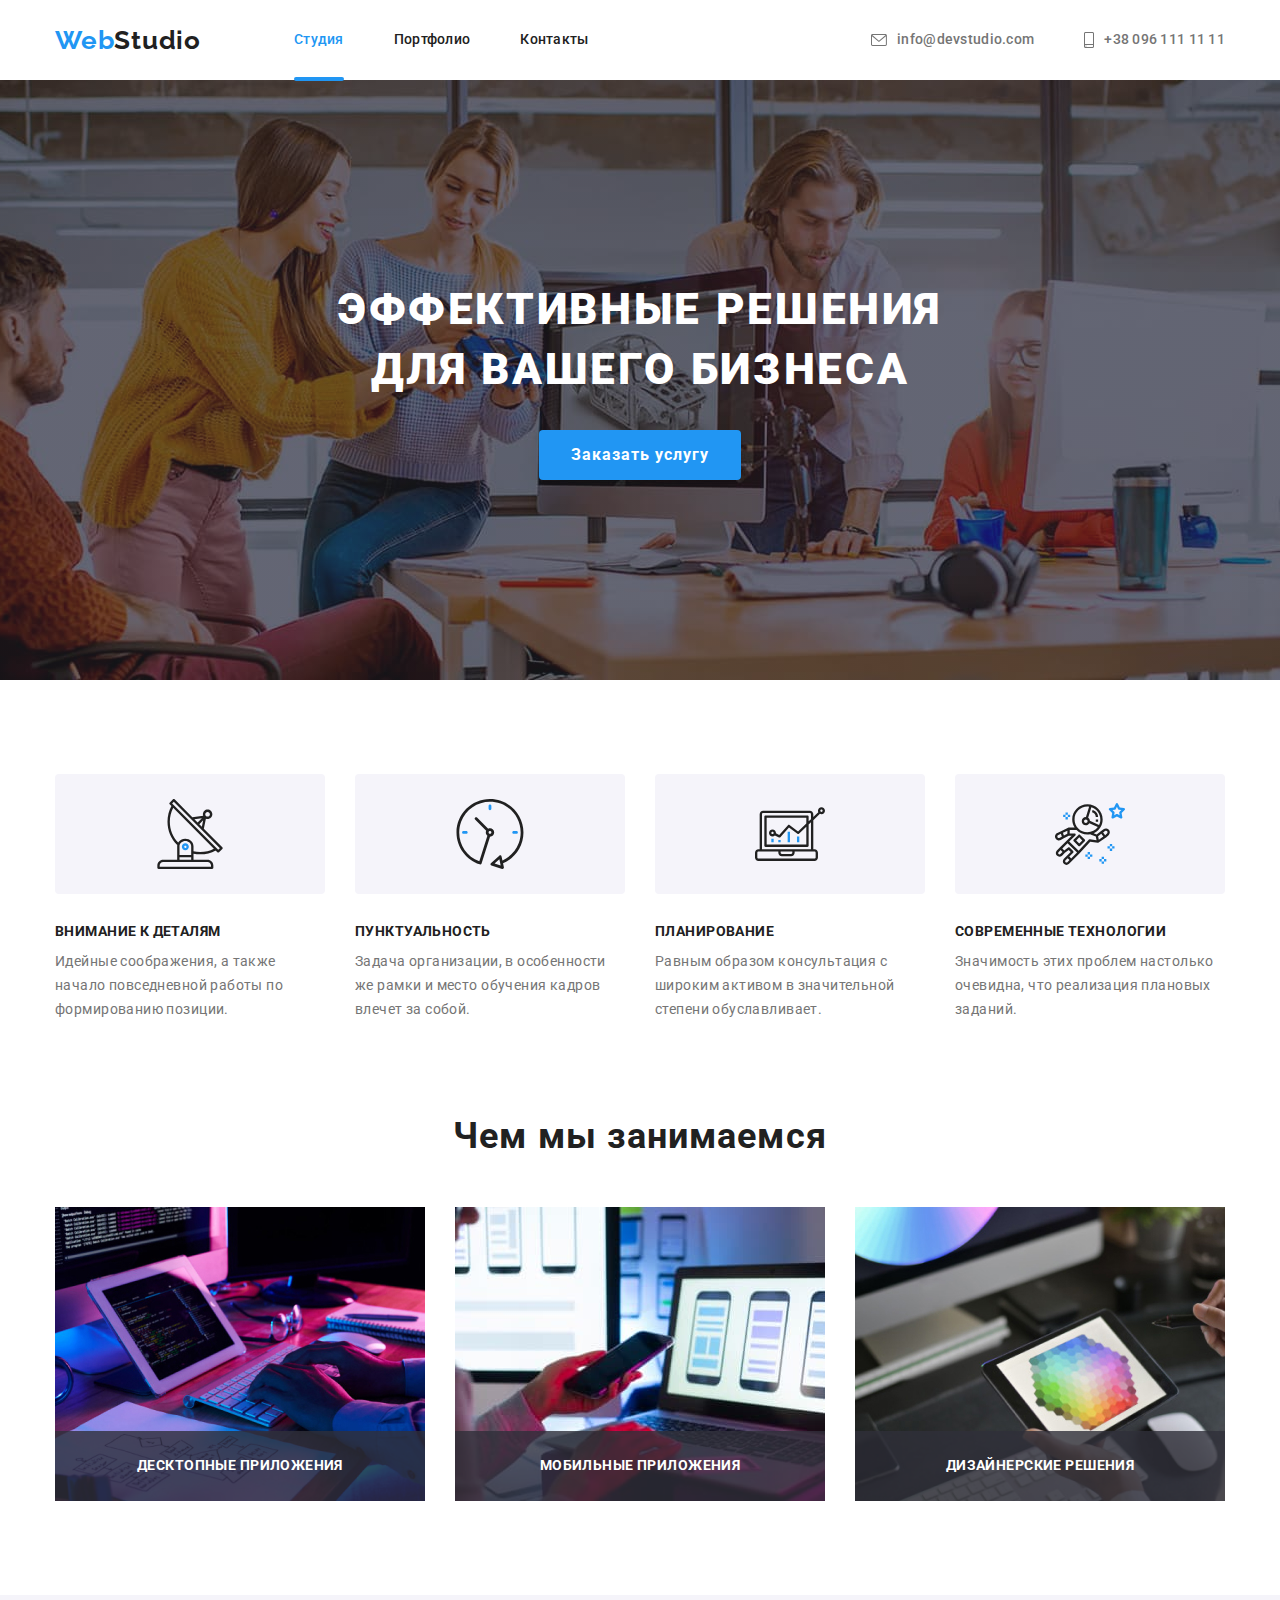
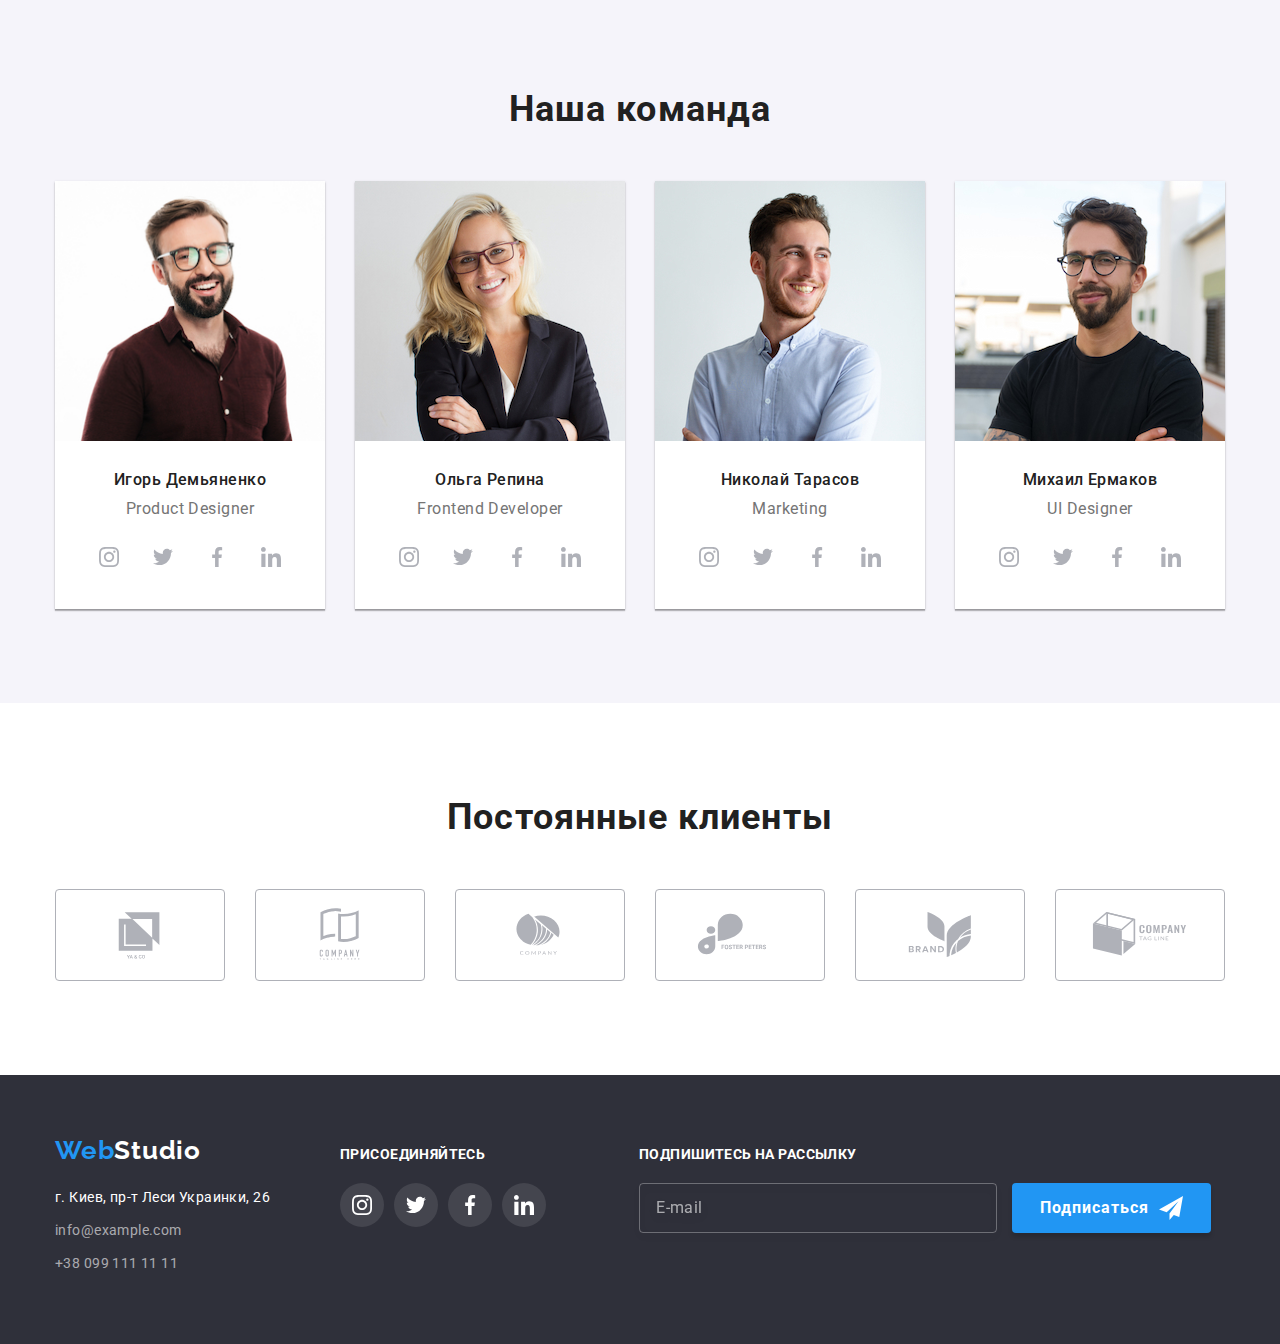
==== index.html @ 09ead58d "Initial commit" ====
<!DOCTYPE html>
<html lang="ru">
  <head>
    <meta charset="UTF-8" />
    <meta http-equiv="X-UA-Compatible" content="IE=edge" />
    <meta name="viewport" content="width=device-width, initial-scale=1.0" />
    <title>WebStudio</title>
    <link
      href="https://fonts.googleapis.com/css2?family=Raleway:wght@700&family=Roboto:wght@400;500;700;900&display=swap"
      rel="stylesheet"
    />
    <link
      rel="stylesheet"
      href="https://cdnjs.cloudflare.com/ajax/libs/modern-normalize/1.1.0/modern-normalize.min.css"
    />
    <link rel="stylesheet" href="./css/styles.css" />
  </head>
  <body>
    <!--Шапка-->
    <header class="header">
      <div class="container main-info">
        <a href="./index.html" class="logo">Web<span class="studio-header">Studio</span></a>
        <nav>
          <ul class="site-nav list">
            <li class="item"><a href="" class="link current">Студия</a></li>
            <li class="item"><a href="./portfolio.html" class="link">Портфолио</a></li>
            <li class="item"><a href="" class="link">Контакты</a></li>
          </ul>
        </nav>
        <ul class="contacts-list list">
          <li class="item">
            <a href="mailto:info@devstudio.com" class="header-contacts link">
              <svg class="icon mail" width="16" height="12">
                <use href="./images/icons.svg#mail"></use>
              </svg>
              info@devstudio.com</a
            >
          </li>
          <li class="item">
            <a href="tel:+380961111111" class="link header-contacts">
              <svg class="icon phone" width="10" height="16">
                <use href="./images/icons.svg#icon-smartphone"></use>
              </svg>
              +38 096 111 11 11</a
            >
          </li>
        </ul>
      </div>
    </header>
    <!--Основа-->
    <main>
      <!--Основная часть-->
      <section class="hero overlay">
        <h1 class="hero-title">
          ЭФФЕКТИВНЫЕ РЕШЕНИЯ <br />
          ДЛЯ ВАШЕГО БИЗНЕСА
        </h1>
        <button data-modal-open type="button" class="button primary">Заказать услугу</button>
      </section>
      <!--Качества-->
      <section class="section-first">
        <div class="container">
          <h2 class="section-title visually-hidden">Перечень Преимуществ</h2>
          <ul class="features-list">
            <li class="features-item">
              <div class="features-thumb">
                <svg class="svg-main">
                  <use href="./images/icons.svg#icon-antenna"></use>
                </svg>
              </div>
              <h3 class="title-features">Внимание к деталям</h3>
              <p class="features-text">
                Идейные соображения, а также начало повседневной работы по формированию позиции.
              </p>
            </li>
            <li class="features-item">
              <div class="features-thumb">
                <svg class="svg-main">
                  <use href="./images/icons.svg#icon-clock"></use>
                </svg>
              </div>
              <h3 class="title-features">Пунктуальность</h3>
              <p class="features-text">
                Задача организации, в особенности же рамки и место обучения кадров влечет за собой.
              </p>
            </li>
            <li class="features-item">
              <div class="features-thumb">
                <svg class="svg-main">
                  <use href="./images/icons.svg#icon-diagram"></use>
                </svg>
              </div>
              <h3 class="title-features">Планирование</h3>
              <p class="features-text">
                Равным образом консультация с широким активом в значительной степени обуславливает.
              </p>
            </li>
            <li class="features-item">
              <div class="features-thumb">
                <svg class="svg-main">
                  <use href="./images/icons.svg#icon-astronaut"></use>
                </svg>
              </div>
              <h3 class="title-features">Современные технологии</h3>
              <p class="features-text">
                Значимость этих проблем настолько очевидна, что реализация плановых заданий.
              </p>
            </li>
          </ul>
        </div>
      </section>
      <!--Картинки-->
      <section class="section-second">
        <div class="container">
          <h2 class="section-title">Чем мы занимаемся</h2>
          <ul class="images-list list">
            <li class="picture-item">
              <div class="image-thumb">
                <img src="./images/logo2.jpg" alt="Набор текста на клавиатуре" width="370" />
                <div class="box-1">
                  <h3 class="thumb-title">Десктопные приложения</h3>
                </div>
              </div>
            </li>
            <li class="picture-item">
              <div class="image-thumb">
                <img src="./images/logo1.jpg" alt="Работа за компьютером" width="370" />
                <div class="box-2">
                  <h3 class="thumb-title">Мобильные приложения</h3>
                </div>
              </div>
            </li>
            <li class="picture-item">
              <div class="image-thumb">
                <img src="./images/logo3.jpg" alt="Работа за планшетом" width="370" />
                <div class="box-3">
                  <h3 class="thumb-title">Дизайнерские решения</h3>
                </div>
              </div>
            </li>
          </ul>
        </div>
      </section>
      <!--Состав команды-->
      <section class="team-section">
        <div class="container">
          <h2 class="section-title">Наша команда</h2>
          <ul class="team-list list">
            <li class="teammate">
              <img class="human" src="./images/photo1.jpg" alt="сотрудник1" width="270" />
              <div class="description">
                <h3 class="title">Игорь Демьяненко</h3>
                <p class="team-text">Product Designer</p>
                <ul class="team-soc-list list">
                  <li class="team-soc-item">
                    <a href="" class="team-soc-link link">
                      <svg class="team-soc-icon" width="20" height="20">
                        <use href="./images/icons.svg#instagram"></use>
                      </svg>
                    </a>
                  </li>
                  <li class="team-soc-item">
                    <a href="" class="team-soc-link link">
                      <svg class="team-soc-icon" width="20" height="20">
                        <use href="./images/icons.svg#twitter"></use>
                      </svg>
                    </a>
                  </li>
                  <li class="team-soc-item">
                    <a href="" class="team-soc-link link">
                      <svg class="team-soc-icon" width="20" height="20">
                        <use href="./images/icons.svg#facebook"></use>
                      </svg>
                    </a>
                  </li>
                  <li class="team-soc-item">
                    <a href="" class="team-soc-link link">
                      <svg class="team-soc-icon" width="20" height="20">
                        <use href="./images/icons.svg#linkedin"></use>
                      </svg>
                    </a>
                  </li>
                </ul>
              </div>
            </li>
            <li class="teammate">
              <img class="human" src="./images/photo2.jpg" alt="сотрудник2" width="270" />
              <div class="description">
                <h3 class="title">Ольга Репина</h3>
                <p class="team-text">Frontend Developer</p>
                <ul class="team-soc-list list">
                  <li class="team-soc-item">
                    <a href="" class="team-soc-link link">
                      <svg class="team-soc-icon" width="20" height="20">
                        <use href="./images/icons.svg#instagram"></use>
                      </svg>
                    </a>
                  </li>
                  <li class="team-soc-item">
                    <a href="" class="team-soc-link link">
                      <svg class="team-soc-icon" width="20" height="20">
                        <use href="./images/icons.svg#twitter"></use>
                      </svg>
                    </a>
                  </li>
                  <li class="team-soc-item">
                    <a href="" class="team-soc-link link">
                      <svg class="team-soc-icon" width="20" height="20">
                        <use href="./images/icons.svg#facebook"></use>
                      </svg>
                    </a>
                  </li>
                  <li class="team-soc-item">
                    <a href="" class="team-soc-link link">
                      <svg class="team-soc-icon" width="20" height="20">
                        <use href="./images/icons.svg#linkedin"></use>
                      </svg>
                    </a>
                  </li>
                </ul>
              </div>
            </li>
            <li class="teammate">
              <img class="human" src="./images/photo3.jpg" alt="сотрудник3" width="270" />
              <div class="description">
                <h3 class="title">Николай Тарасов</h3>
                <p class="team-text">Marketing</p>
                <ul class="team-soc-list list">
                  <li class="team-soc-item">
                    <a href="" class="team-soc-link link">
                      <svg class="team-soc-icon" width="20" height="20">
                        <use href="./images/icons.svg#instagram"></use>
                      </svg>
                    </a>
                  </li>
                  <li class="team-soc-item">
                    <a href="" class="team-soc-link link">
                      <svg class="team-soc-icon" width="20" height="20">
                        <use href="./images/icons.svg#twitter"></use>
                      </svg>
                    </a>
                  </li>
                  <li class="team-soc-item">
                    <a href="" class="team-soc-link link">
                      <svg class="team-soc-icon" width="20" height="20">
                        <use href="./images/icons.svg#facebook"></use>
                      </svg>
                    </a>
                  </li>
                  <li class="team-soc-item">
                    <a href="" class="team-soc-link link">
                      <svg class="team-soc-icon" width="20" height="20">
                        <use href="./images/icons.svg#linkedin"></use>
                      </svg>
                    </a>
                  </li>
                </ul>
              </div>
            </li>
            <li class="teammate">
              <img class="human" src="./images/photo4.jpg" alt="сотрудник4" width="270" />
              <div class="description">
                <h3 class="title">Михаил Ермаков</h3>
                <p class="team-text">UI Designer</p>
                <ul class="team-soc-list list">
                  <li class="team-soc-item">
                    <a href="" class="team-soc-link link">
                      <svg class="team-soc-icon" width="20" height="20">
                        <use href="./images/icons.svg#instagram"></use>
                      </svg>
                    </a>
                  </li>
                  <li class="team-soc-item">
                    <a href="" class="team-soc-link link">
                      <svg class="team-soc-icon" width="20" height="20">
                        <use href="./images/icons.svg#twitter"></use>
                      </svg>
                    </a>
                  </li>
                  <li class="team-soc-item">
                    <a href="" class="team-soc-link link">
                      <svg class="team-soc-icon" width="20" height="20">
                        <use href="./images/icons.svg#facebook"></use>
                      </svg>
                    </a>
                  </li>
                  <li class="team-soc-item">
                    <a href="" class="team-soc-link link">
                      <svg class="team-soc-icon" width="20" height="20">
                        <use href="./images/icons.svg#linkedin"></use>
                      </svg>
                    </a>
                  </li>
                </ul>
              </div>
            </li>
          </ul>
        </div>
      </section>
      <!--Клиенты-->
      <section class="clients">
        <div class="container">
          <h2 class="section-title">Постоянные клиенты</h2>
          <ul class="clients-list list">
            <li class="clients-item">
              <a href="" class="clients-link"
                ><svg class="clients-logo">
                  <use href="./images/icons.svg#icon-company1"></use></svg
              ></a>
            </li>
            <li class="clients-item">
              <a href="" class="clients-link"
                ><svg class="clients-logo">
                  <use href="./images/icons.svg#icon-Logo2"></use></svg
              ></a>
            </li>
            <li class="clients-item">
              <a href="" class="clients-link"
                ><svg class="clients-logo">
                  <use href="./images/icons.svg#icon-Logo3"></use></svg
              ></a>
            </li>
            <li class="clients-item">
              <a href="" class="clients-link"
                ><svg class="clients-logo">
                  <use href="./images/icons.svg#icon-Logo4"></use></svg
              ></a>
            </li>
            <li class="clients-item">
              <a href="" class="clients-link"
                ><svg class="clients-logo">
                  <use href="./images/icons.svg#icon-Logo5"></use></svg
              ></a>
            </li>
            <li class="clients-item">
              <a href="" class="clients-link"
                ><svg class="clients-logo">
                  <use href="./images/icons.svg#icon-Logo6"></use></svg
              ></a>
            </li>
          </ul>
        </div>
      </section>
    </main>
    <!--Футер-->
    <footer class="footer">
      <div class="container footer-socials">
        <div class="footer-address">
          <a href="./index.html" class="logo">Web<span class="studio-footer">Studio</span></a>
          <address class="address">
            <a
              href="http://bit.ly/3pXMvUd"
              target="_blank"
              class="location"
              rel="noopener noreferrer"
              >г. Киев, пр-т Леси Украинки, 26</a
            >
          </address>
          <ul class="footer-list">
            <li class="location-item">
              <a href="mailto:info@example.com" class="footer-contacts">info@example.com</a>
            </li>
            <li class="location-item">
              <a href="tel:+380991111111" class="footer-contacts">+38 099 111 11 11</a>
            </li>
          </ul>
        </div>
        <div class="join">
          <h2 class="join-title">Присоединяйтесь</h2>
          <ul class="socials list">
            <li class="social-item">
              <a class="social-link" href="">
                <svg class="social-icon">
                  <use href="./images/icons.svg#instagram"></use>
                </svg>
              </a>
            </li>
            <li class="social-item">
              <a class="social-link" href="">
                <svg class="social-icon">
                  <use href="./images/icons.svg#twitter"></use>
                </svg>
              </a>
            </li>
            <li class="social-item">
              <a class="social-link" href="">
                <svg class="social-icon">
                  <use href="./images/icons.svg#facebook"></use>
                </svg>
              </a>
            </li>
            <li class="social-item">
              <a class="social-link" href="">
                <svg class="social-icon">
                  <use href="./images/icons.svg#linkedin"></use>
                </svg>
              </a>
            </li>
          </ul>
        </div>

        <div class="">
          <h2 class="join-title">Подпишитесь на рассылку</h2>
          <form>
            <label for="email" class="subscribe-label">
              <input
                class="subscribe-form"
                type="email"
                name="email"
                id="email"
                placeholder="E-mail"
              />
            </label>
            <button class="submit-btn" type="submit">
              Подписаться
              <svg class="telegram-icon">
                <use href="./images/icons.svg#telegram"></use>
              </svg>
            </button>
          </form>
        </div>
      </div>
    </footer>
    <!-- Модальное Окно -->
    <div class="backdrop is-hidden" data-modal>
      <div class="modal">
        <form class="modal-form" autocomplete="on">
          <h2 class="modal-form-title" id="contact-details-head">
            Оставьте свои данные, мы вам перезвоним
          </h2>
          <div class="form-field">
            <label class="label-form" for="name">Имя</label>
            <input type="text" name="username" class="form-input" id="name" />
            <span class="icon-form">
              <svg class="modal-icon person" width="12" height="12">
                <use href="./images/icons.svg#icon-personform"></use>
              </svg>
            </span>
          </div>
          <div class="form-field">
            <label class="label-form" for="tel">Телефон</label>
            <input type="tel" name="tel" class="form-input" id="tel" />
            <span class="icon-form">
              <svg class="modal-icon" width="13" height="13">
                <use href="./images/icons.svg#icon-telform"></use>
              </svg>
            </span>
          </div>
          <div class="form-field">
            <label class="label-form" for="mail">Почта</label>
            <input type="email" name="email" class="form-input" id="mail" />
            <span class="icon-form">
              <svg class="modal-icon" width="15" height="12">
                <use href="./images/icons.svg#icon-mailform"></use>
              </svg>
            </span>
          </div>
          <div class="form-field area">
            <label for="comment">Комментарий</label>
            <textarea
              class="comment"
              name="comment"
              id="comment"
              rows="5"
              placeholder="Введите текст"
            ></textarea>
          </div>
          <label class="checkbox-label">
            <input class="checkbox-form" type="checkbox" name="checkbox" />
            <span class="checkbox-icon"></span>
            <span class="checkbox-text">
              Соглашаюсь с рассылкой и принимаю
              <a class="accept-link" href="">Условия договора</a>
            </span>
          </label>
          <button class="modal-btn" type="submit">Отправить</button>
        </form>
        <button data-modal-close class="close-button">
          <svg class="close-icon">
            <use href="./images/icons.svg#icon-close"></use>
          </svg>
        </button>
      </div>
    </div>
    <!-- Скрипт -->
    <script src="./js/modal.js"></script>
  </body>
</html>
---- css/styles.css ----
:root {
  --hero-text-color: #ffffff;
  --primary-text-color: rgba(117, 117, 117, 1);
  --title-text-color: #212121;
  --accent-color: #2196f3;
  --header-bg-color: #ffffff;
  --primary-bg-color: #e5e5e5;
  --second-bg-color: #2f303a;
  --third-bg-color: #f5f4fa;
}

html {
  box-sizing: border-box;
}

/* General */
body {
  color: var(--primary-text-color);
  font-family: Roboto, sans-serif;
  font-size: 14px;
}

.link {
  text-decoration: none;
}

img {
  display: block;
}

.logo {
  display: block;

  font-family: 'Raleway', sans-serif;
  font-weight: 700;
  font-size: 26px;
  line-height: 1.19;
  letter-spacing: 0.03em;
  color: var(--accent-color);
  text-decoration: none;
}

.button:hover,
.button:focus {
  box-shadow: 0px 3px 1px rgba(0, 0, 0, 0.1), 0px 1px 2px rgba(0, 0, 0, 0.08),
    0px 2px 2px rgba(0, 0, 0, 0.12);
  background-color: var(--accent-color);
  color: var(--header-bg-color);
}

.header {
  color: var(--header-bg-color);
}

.header-contacts {
  display: flex;
  align-items: center;

  font-weight: 500;
  font-size: 14px;
  line-height: 1.14;
  letter-spacing: 0.02em;
  color: var(--primary-text-color);
}

.visually-hidden {
  position: absolute;
  width: 1px;
  height: 1px;
  margin: -1px;
  border: 0;
  padding: 0;
  white-space: nowrap;
  clip-path: inset(100%);
  clip: rect(0 0 0 0);
  overflow: hidden;
}

.footer-contacts:hover,
.footer-contacts:focus,
.header-contacts:hover,
.header-contacts:focus {
  color: var(--accent-color);
}

.list,
.team-list,
.features-list,
.footer-list {
  list-style: none;
  padding: 0;
  margin: 0;
}

h1 {
  font-weight: 900;
  font-size: 44px;
  line-height: 1.36;
  text-align: center;
  letter-spacing: 0.06em;
  text-transform: uppercase;
}

h2 {
  font-weight: 700;
  color: var(--title-text-color);
}

p,
h1,
h2,
h3,
h4,
h5,
h6 {
  margin: 0;
  padding: 0;
}

ul {
  margin: 0;
}

.container {
  margin-left: auto;
  margin-right: auto;
  width: 1200px;
  padding-left: 15px;
  padding-right: 15px;
}

.images-container {
  display: flex;
  flex-wrap: wrap;
}

.images-item {
  width: calc((100% - 60px) / 3);
  margin-right: 30px;
  margin-bottom: 30px;
}

.images-item:hover {
  box-shadow: 0px 1px 1px rgba(0, 0, 0, 0.12), 0px 4px 4px rgba(0, 0, 0, 0.06),
    1px 4px 6px rgba(0, 0, 0, 0.16);
}

.images-item:nth-child(3n) {
  margin-right: 0;
}

.images-item:nth-last-child(-n + 3) {
  margin-bottom: 0;
}

/* Studia */

/* Header */
.studio-header {
  color: var(--title-text-color);
}

/* Main Info */

.main-info {
  display: flex;
  align-items: center;
}

/* Site nav */
.site-nav {
  display: flex;
  margin-left: 93px;
}

.site-nav .item + .item {
  margin-left: 50px;
}

.site-nav .link {
  display: block;
  padding-top: 32px;
  padding-bottom: 32px;
  color: var(--title-text-color);
  font-weight: 500;
  font-size: 14px;
  line-height: 1.14;
  letter-spacing: 0.02em;
}

.site-nav .link:hover,
.site-nav .link:focus {
  color: var(--accent-color);
}

.site-nav .link.current {
  color: var(--accent-color);
  position: relative;
}

.current::after {
  position: absolute;
  content: '';
  bottom: -1px;

  display: block;
  border-radius: 2px;

  width: 100%;
  height: 4px;

  background: #2196f3;
}

/* Contacts-list */

.contacts-list {
  display: flex;
  margin-left: auto;
}

.contacts-list {
  color: var(--primary-text-color);
}

.contacts-list .item + .item {
  margin-left: 50px;
}

.contacts-list .header-contacts:hover,
.contacts-list .header-contacts:focus {
  color: var(--accent-color);
}

/* Hero */
.hero {
  background-color: var(--second-bg-color);
  text-align: center;
  padding: 200px 0;
}

.overlay {
  max-width: 1600px;
  min-height: 600px;
  margin-left: auto;
  margin-right: auto;
  background-image: linear-gradient(to right, rgba(47, 48, 58, 0.4), rgba(47, 48, 58, 0.4)),
    url(../images/hero-bg.jpg);
  background-repeat: no-repeat;
  background-position: center;
  background-size: cover;
}

.hero-title {
  color: var(--hero-text-color);
  margin: 0 auto 30px;
}

/* Features */

.features-list .title,
.title {
  color: var(--title-text-color);
}

.features-thumb {
  display: flex;
  margin-bottom: 30px;
  height: 120px;
  background-color: var(--third-bg-color);
  border-radius: 4px;
  align-items: center;
  justify-content: center;
}

.icon {
  margin-right: 10px;
  fill: currentColor;
}

.svg-main {
  width: 70px;
  height: 70px;
}

.features-list {
  display: flex;
}

.features-item:not(:last-child) {
  margin-right: 30px;
}

.features-item {
  flex-basis: calc((100% - 90px) / 4);
}

.title {
  margin-bottom: 10px;
  text-align: center;
  font-weight: 500;
  font-size: 16px;
  line-height: 1.18;
  letter-spacing: 0.03em;
}

.human {
  display: block;
}

.title-features {
  color: var(--title-text-color);
  font-weight: 700;
  font-size: 14px;
  line-height: 1.14;
  letter-spacing: 0.03em;
  text-transform: uppercase;
  margin-top: 0;
  margin-bottom: 10px;
}

.features-text {
  font-size: 14px;
  line-height: 1.71;
  letter-spacing: 0.03em;
}

.team-text {
  margin-bottom: 16px;
  font-size: 16px;
  line-height: 1.18;
  letter-spacing: 0.03em;
  text-align: center;
}

/* Pictures */

.images-list {
  display: flex;
}

.picture-item {
  width: calc((100%-60) / 3);
}

.picture-item:not(:last-child) {
  margin-right: 30px;
}

.direction {
  display: flex;
  flex-direction: column;
}

.image-thumb {
  position: relative;
}

.box-1 {
  position: absolute;
  margin: 0 auto;

  bottom: 0;
  width: 370px;
  height: 70px;

  background: rgba(47, 48, 58, 0.8);
  color: var(--header-bg-color);
}

.box-2 {
  position: absolute;

  bottom: 0;
  width: 370px;
  height: 70px;

  background: rgba(47, 48, 58, 0.8);
  color: var(--header-bg-color);
}

.box-3 {
  position: absolute;

  bottom: 0;
  width: 370px;
  height: 70px;

  background: rgba(47, 48, 58, 0.8);
  color: var(--header-bg-color);
}

.thumb-title {
  padding-top: 27px;
  padding-bottom: 27px;

  font-weight: 700;
  font-size: 14px;
  line-height: 1.14;
  text-align: center;

  letter-spacing: 0.03em;
  text-transform: uppercase;
}

/* Section */

.section-first {
  padding-top: 94px;
  padding-bottom: 94px;
}

.section-second {
  padding-bottom: 94px;
}

.section-title {
  color: var(--title-text-color);
  font-weight: 700;
  font-size: 36px;
  line-height: 1.16;
  text-align: center;
  letter-spacing: 0.03em;

  margin-bottom: 50px;
}

.team-section {
  background-color: var(--third-bg-color);
  padding-top: 94px;
  padding-bottom: 94px;
}

/* Team */

.team-list {
  display: flex;
}

.teammate {
  width: calc((100% - 90px) / 4);
  background-color: #ffffff;
  box-shadow: 0px 1px 3px rgba(0, 0, 0, 0.12), 0px 1px 1px rgba(0, 0, 0, 0.14),
    0px 2px 1px rgba(0, 0, 0, 0.2);
}

.teammate:not(:last-child) {
  margin-right: 30px;
}

.pictures-text {
  padding: 24px 24px;
  border-left: 1px solid #eeeeee;
  border-right: 1px solid #eeeeee;
  border-bottom: 1px solid #eeeeee;
}

.description {
  padding-top: 30px;
  padding-bottom: 30px;
}

.team-soc-list {
  display: flex;
  justify-content: center;
}

.team-soc-item {
  width: 44px;
  height: 44px;
  margin-left: 10px;
}

.team-soc-item:first-child {
  margin-left: 0;
}

.team-soc-link {
  display: flex;
  align-items: center;
  justify-content: center;
  width: 100%;
  height: 100%;
  border-radius: 50%;
  color: #afb1b8;
  transition: color 250ms cubic-bezier(0.4, 0, 0.2, 1),
    background-color 250ms cubic-bezier(0.4, 0, 0.2, 1);
}

.team-soc-icon {
  fill: currentColor;
}

.team-soc-link:hover,
.team-soc-link:focus {
  background-color: var(--accent-color);
  color: var(--header-bg-color);
}

/* CLients */

.clients {
  padding-top: 94px;
  padding-bottom: 94px;
}

.clients-list {
  display: flex;
}

.clients-item:not(:last-child) {
  margin-right: 30px;
}

.clients-link {
  display: flex;
  width: 170px;
  height: 92px;
  justify-content: center;
  align-items: center;
  border-radius: 4px;
  border: 1px solid #afb1b8;
  color: #afb1b8;

  transition: color 250ms cubic-bezier(0.4, 0, 0.2, 1),
    boder-color 250ms cubic-bezier(0.4, 0, 0.2, 1);
}

.clients-logo {
  width: 106px;
  height: 60px;
  fill: currentColor;
}

.clients-link:hover {
  color: var(--accent-color);
  border: 1px solid var(--accent-color);
}

/* Studio-Button */

.button.primary {
  min-width: 200px;
  font-weight: 700;
  font-size: 16px;
  line-height: 1.87;
  align-items: center;
  text-align: center;
  letter-spacing: 0.06em;

  color: var(--hero-text-color);
  background-color: var(--accent-color);
  box-shadow: 0px 4px 4px rgba(0, 0, 0, 0.15);

  cursor: pointer;
  border-radius: 4px;
  padding: 10px 32px;
  transition: color 250ms cubic-bezier(0.4, 0, 0.2, 1),
    background-color 250ms cubic-bezier(0.4, 0, 0.2, 1);
}

.button.primary:hover {
  background: #188ce8;
}

/* Portfolio */

.portfolio-header {
  border-bottom: 1px solid #ececec;
}

.portfolio-main {
  background-color: var(--header-bg-color);
  padding-top: 94px;
  padding-bottom: 94px;
}

.button-list {
  display: flex;
  justify-content: center;
  margin-bottom: 50px;
}

.button {
  display: inline-block;
  border: 0;
  font-family: inherit;
  color: var(--title-text-color);
  background-color: var(--third-bg-color);
  font-weight: 500;
  font-size: 16px;
  line-height: 1.62;
  text-align: center;
  letter-spacing: 0.03em;
  cursor: pointer;
  border-radius: 4px;
  padding: 6px 22px;
  transition: color 250ms cubic-bezier(0.4, 0, 0.2, 1),
    background-color 250ms cubic-bezier(0.4, 0, 0.2, 1);
}

.active {
  box-shadow: 0px 3px 1px rgba(0, 0, 0, 0.1), 0px 1px 2px rgba(0, 0, 0, 0.08),
    0px 2px 2px rgba(0, 0, 0, 0.12);
  color: #ffffff;
  background-color: #2196f3;
}

.button-list .item + .item {
  margin-left: 8px;
}

.button-list {
  display: flex;
  justify-content: center;
  margin-bottom: 50px;
}

.tech-title {
  margin-bottom: 4px;

  font-weight: 700;
  font-size: 18px;
  line-height: 2;
  letter-spacing: 0.06em;
  color: var(--title-text-color);
}

.tech-text {
  margin-bottom: 0;
  margin-top: 0;
  font-size: 16px;
  line-height: 1.88;
  letter-spacing: 0.03em;
  color: var(--primary-text-color);
}

/* Footer */

.footer-contacts {
  color: rgba(255, 255, 255, 0.6);
  font-style: normal;
  font-size: 14px;
  line-height: 1.71;
  letter-spacing: 0.03em;
  text-decoration: none;
}

.footer-address {
  margin-right: 70px;
}

.studio-footer {
  color: var(--hero-text-color);
}

.footer {
  background-color: var(--second-bg-color);
  padding-top: 60px;
  padding-bottom: 60px;
}

.location {
  display: inline-block;
  margin-top: 20px;
  margin-bottom: 9px;
  color: var(--header-bg-color);
  font-style: normal;
  font-size: 14px;
  line-height: 1.71;
  letter-spacing: 0.03em;
  text-decoration: none;
}

.container > .logo-item {
  display: inline-block;
  margin-bottom: 20px;
}

.container > .logo {
  display: inline-block;
}

.location-item {
  margin-bottom: 9px;
}

.join-title {
  margin-bottom: 20px;
  font-weight: 700;
  line-height: 1.14;
  font-size: 14px;
  letter-spacing: 0.03em;
  text-transform: uppercase;
  color: var(--header-bg-color);
}

.socials {
  display: flex;
  margin-right: 93px;
}

.footer-socials {
  display: flex;
  align-items: baseline;
}

.socials .social-item + .social-item {
  margin-left: 10px;
}

.social-link {
  display: flex;
  align-items: center;
  justify-content: center;
  width: 44px;
  height: 44px;
  border-radius: 50%;
  background-color: rgba(255, 255, 255, 0.1);

  transition: color 250ms cubic-bezier(0.4, 0, 0.2, 1),
    background-color 250ms cubic-bezier(0.4, 0, 0.2, 1);
}

.social-link:hover {
  background-color: var(--accent-color);
  fill: var(--header-bg-color);
}

.social-icon {
  width: 20px;
  height: 20px;
  fill: var(--hero-text-color);
}

/*------------Overlay---------- */

.img-thumb {
  position: relative;
  overflow: hidden;
}

.overlay-cover {
  position: absolute;
  top: 0;
  left: 0;
  padding: 63px 24px;

  width: 100%;
  height: 100%;
  background: rgba(33, 150, 243, 0.9);

  transform: translateY(100%);
  transition: transform 250ms cubic-bezier(0.4, 0, 0.2, 1);
}

.images-item:hover .overlay-cover {
  transform: translateY(0);
}

.overlay-text {
  font-size: 18px;
  line-height: 1.55;
  letter-spacing: 0.03em;
  color: #ffffff;
}

/*------------------ Модальнок Окно-------------------------- */

.backdrop {
  position: fixed;
  top: 0;
  left: 0;

  width: 100%;
  height: 100%;

  background: rgba(0, 0, 0, 0.2);
  transition: opacity 250ms cubic-bezier(0.4, 0, 0.2, 1),
    visibility 250ms cubic-bezier(0.4, 0, 0.2, 1);
}

.backdrop.is-hidden {
  opacity: 0;
  pointer-events: none;
  visibility: hidden;
}

.modal {
  position: absolute;
  top: 50%;
  left: 50%;
  transform: translate(-50%, -50%);

  padding: 40px;
  min-height: 581px;
  min-width: 528px;

  background: #ffffff;
  box-shadow: 0px 1px 3px rgba(0, 0, 0, 0.12), 0px 1px 1px rgba(0, 0, 0, 0.14),
    0px 2px 1px rgba(0, 0, 0, 0.2);
  border-radius: 4px;
  transition: transform 250ms cubic-bezier(0.4, 0, 0.2, 1);
}

.close-button {
  position: absolute;
  display: inline-flex;
  top: 8px;
  right: 8px;
  border-radius: 50%;
  width: 30px;
  height: 30px;

  justify-content: center;
  align-items: center;
  cursor: pointer;

  background: var(--header-bg-color);
  border: 1px solid rgba(0, 0, 0, 0.1);
}

.close-icon {
  width: 11px;
  height: 11px;
  transition: fill 250ms cubic-bezier(0.4, 0, 0.2, 1);
}

.close-button:hover .close-icon,
.close-button:focus .close-icon {
  fill: var(--accent-color);
}

/*--------------------- Формы----------------------- */
.subscribe-label {
  display: inline-block;
  margin-right: 12px;
}

.subscribe-form {
  padding: 15px 16px;
  width: 358px;
  height: 50px;
  border: 1px solid rgba(255, 255, 255, 0.3);
  filter: drop-shadow(0px 4px 4px rgba(0, 0, 0, 0.15));
  border-radius: 4px;
  color: var(--header-bg-color);
  background-color: transparent;
}

.subscribe-form::placeholder {
  font-size: 16px;
  line-height: 1.25;
  letter-spacing: 0.03em;
  color: rgba(255, 255, 255, 0.6);
}

.submit-btn {
  display: inline-flex;

  font-weight: 700;
  font-size: 16px;
  line-height: 1.87;
  letter-spacing: 0.06em;
  padding: 10px 28px;
  align-items: center;

  color: var(--header-bg-color);
  background-color: var(--accent-color);
  cursor: pointer;
  box-shadow: 0px 4px 4px rgba(0, 0, 0, 0.15);
  border-radius: 4px;
  border: none;
}

.telegram-icon {
  width: 24px;
  height: 24px;
  fill: var(--header-bg-color);
  margin-left: 10px;
}

textarea {
  resize: none;
}

.modal-form {
  height: 100%;
}

.form-field {
  position: relative;
  display: flex;
  flex-direction: column;
  margin-bottom: 10px;
}

.modal-form-title {
  margin-bottom: 12px;
  font-family: 'Roboto';
  font-style: normal;
  font-weight: 700;
  font-size: 20px;
  line-height: 1.15;
  text-align: center;
  letter-spacing: 0.03em;
  color: #212121;
}

.form-field label {
  margin-bottom: 4px;
  font-weight: 400;
  font-size: 12px;
  line-height: 1.16;
  letter-spacing: 0.01em;
  color: #757575;
}

.form-field input {
  padding-left: 42px;
  height: 40px;
  border: 1px solid rgba(33, 33, 33, 0.2);
  border-radius: 4px;
  transition: border 250ms cubic-bezier(0.4, 0, 0.2, 1);
  cursor: pointer;
}

.accept-link {
  color: var(--accent-color);
  position: relative;
}

.comment {
  padding: 12px 16px;

  height: 120px;

  border: 1px solid rgba(33, 33, 33, 0.2);
  border-radius: 4px;
  transition: border 250ms cubic-bezier(0.4, 0, 0.2, 1);
}

.comment::placeholder {
  font-style: normal;
  font-weight: 400;
  font-size: 12px;
  line-height: 1.16;
  letter-spacing: 0.01em;
  color: rgba(117, 117, 117, 0.5);
}

.icon-form {
  position: absolute;
  left: 12px;
  bottom: 11px;

  transition: fill 250ms cubic-bezier(0.4, 0, 0.2, 1);
}

.form-input:focus,
.comment:focus {
  outline: none;
  border: 1px solid var(--accent-color);
}

.form-input:focus + .icon-form {
  fill: var(--accent-color);
}

.checkbox-label {
  position: relative;
  display: flex;

  align-items: center;
  justify-content: center;

  margin-top: 20px;
  margin-bottom: 30px;
}

.checkbox-icon {
  display: inline-block;
  width: 16px;
  height: 15px;

  border-radius: 2px;
  border: 2px solid var(--title-text-color);
}

.checkbox-form {
  position: absolute;
  width: 1px;
  height: 1px;
  margin: -1px;
  border: 0;
  padding: 0;
  clip: rect(0 0 0 0);
  overflow: hidden;
}

.checkbox-text {
  font-size: 14px;
  line-height: 1.72;
  letter-spacing: 0.03em;
  margin-left: 7px;
}

.checkbox-form:checked + .checkbox-icon {
  background-color: var(--accent-color);
  border-color: transparent;
  background-image: url(../images/cheeck.svg);
  background-size: contain;
  background-origin: border-box;
}

.modal-btn {
  display: flex;
  min-width: 200px;
  height: 50px;
  padding: 10px 56px;
  margin: 0 auto;

  font-weight: 700;
  font-family: 'Roboto';
  font-size: 16px;
  font-style: normal;
  line-height: 1.87;
  letter-spacing: 0.06em;

  color: var(--hero-text-color);
  background-color: var(--accent-color);

  border-radius: 4px;
  cursor: pointer;
  border: 0;
  transition: background-color 250ms cubic-bezier(0.4, 0, 0.2, 1),
    box-shadow 250ms cubic-bezier(0.4, 0, 0.2, 1);
}

.modal-btn:hover,
.modal-btn:focus {
  background-color: #188ce8;
  box-shadow: 0px 4px 4px rgba(0, 0, 0, 0.15);
}
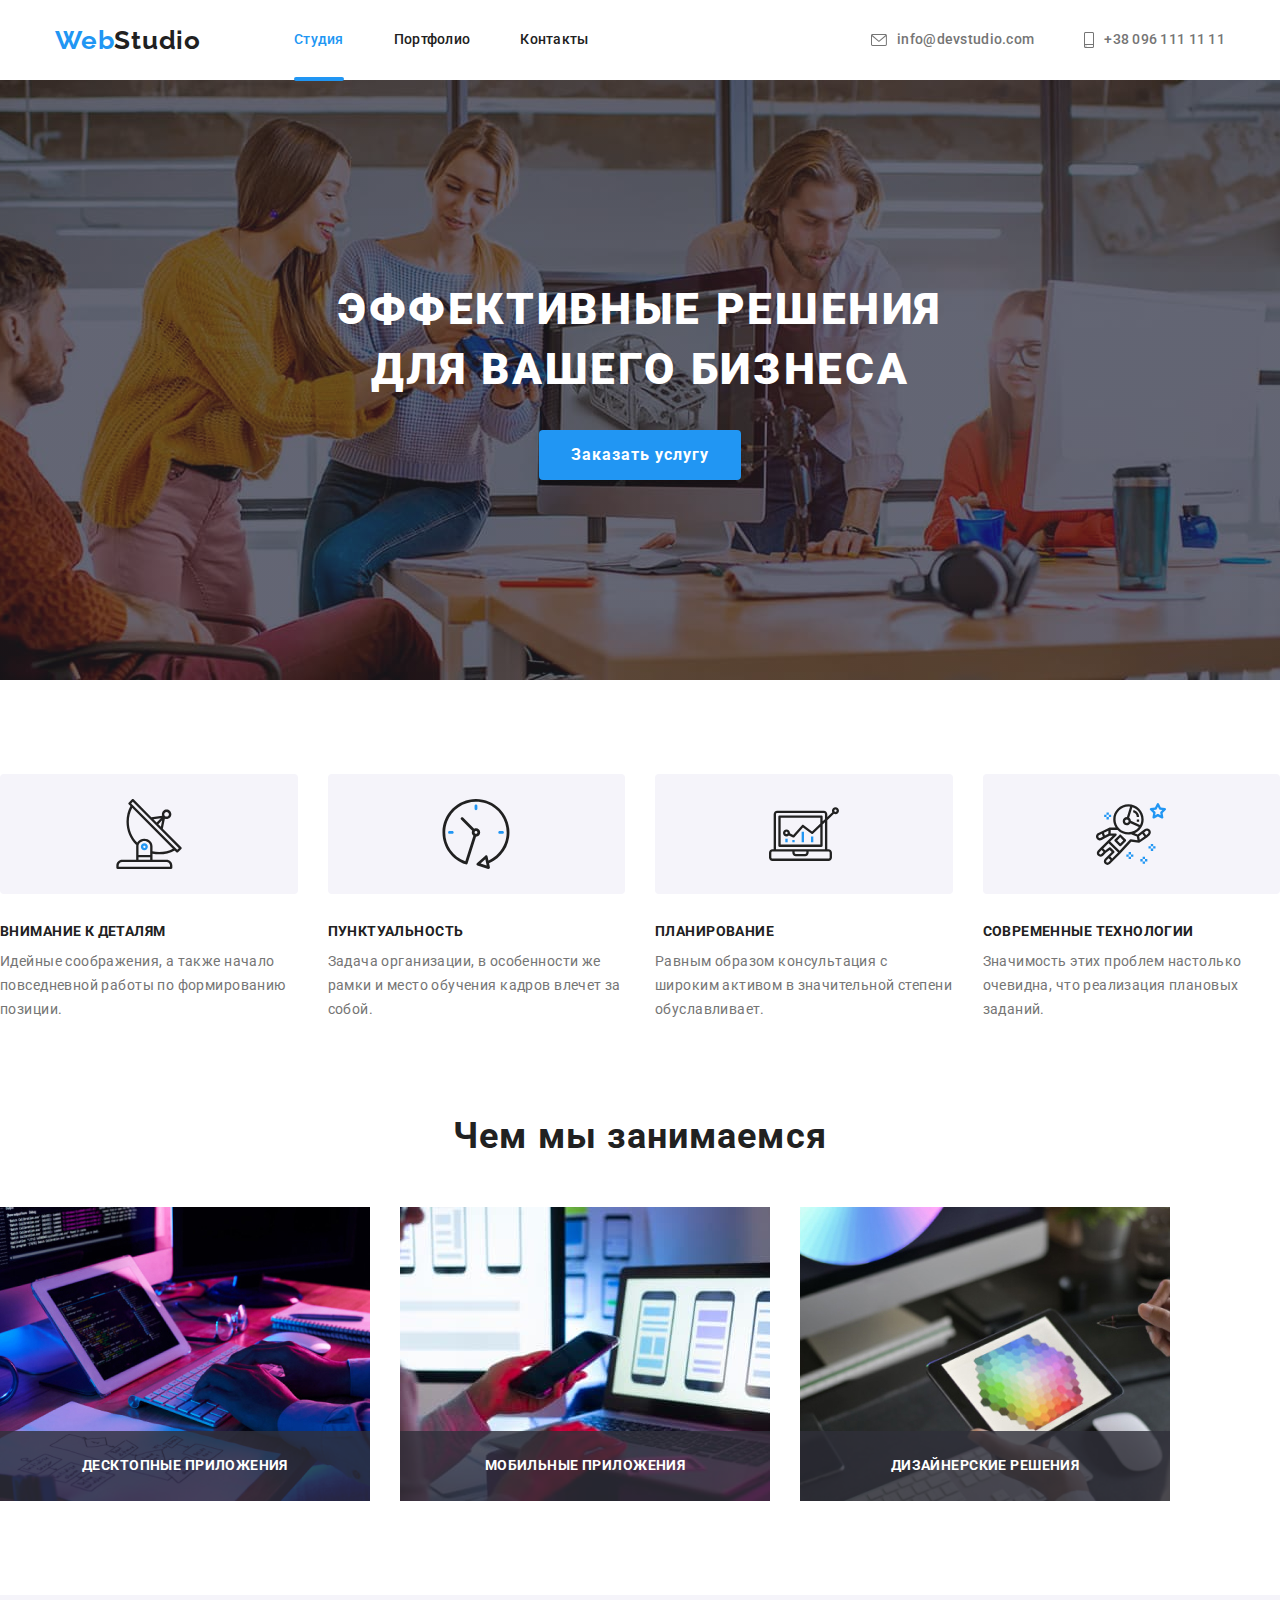
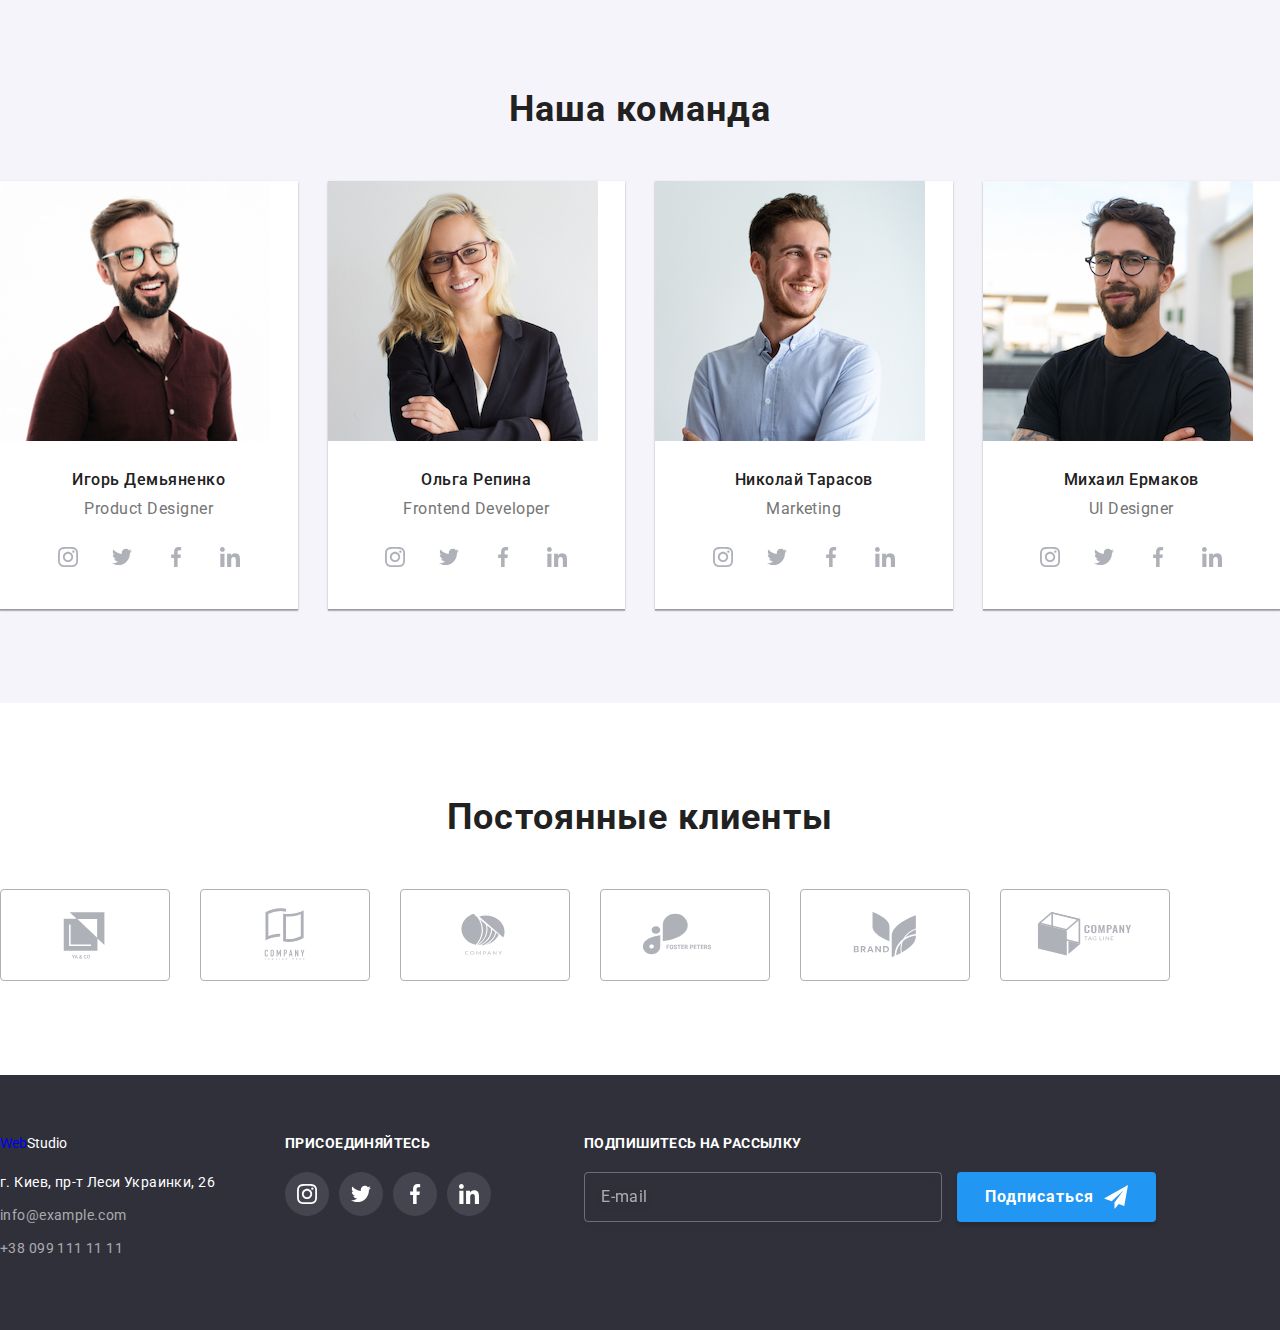
==== commit e2acd213: "working on BEM" ====
--- a/index.html
+++ b/index.html
@@ -18,16 +18,16 @@
   <body>
     <!--Шапка-->
     <header class="header">
-      <div class="container main-info">
-        <a href="./index.html" class="logo">Web<span class="studio-header">Studio</span></a>
+      <div class="header__container">
+        <a href="./index.html" class="header__logo">Web<span class="logo__title">Studio</span></a>
         <nav>
-          <ul class="site-nav list">
+          <ul class="site-nav">
             <li class="item"><a href="" class="link current">Студия</a></li>
             <li class="item"><a href="./portfolio.html" class="link">Портфолио</a></li>
             <li class="item"><a href="" class="link">Контакты</a></li>
           </ul>
         </nav>
-        <ul class="contacts-list list">
+        <ul class="contacts-list">
           <li class="item">
             <a href="mailto:info@devstudio.com" class="header-contacts link">
               <svg class="icon mail" width="16" height="12">
@@ -50,15 +50,15 @@
     <!--Основа-->
     <main>
       <!--Основная часть-->
-      <section class="hero overlay">
-        <h1 class="hero-title">
+      <section class="hero">
+        <h1 class="hero__title">
           ЭФФЕКТИВНЫЕ РЕШЕНИЯ <br />
           ДЛЯ ВАШЕГО БИЗНЕСА
         </h1>
         <button data-modal-open type="button" class="button primary">Заказать услугу</button>
       </section>
       <!--Качества-->
-      <section class="section-first">
+      <section class="skills">
         <div class="container">
           <h2 class="section-title visually-hidden">Перечень Преимуществ</h2>
           <ul class="features-list">
@@ -110,10 +110,10 @@
         </div>
       </section>
       <!--Картинки-->
-      <section class="section-second">
+      <section class="wedo">
         <div class="container">
           <h2 class="section-title">Чем мы занимаемся</h2>
-          <ul class="images-list list">
+          <ul class="images-list">
             <li class="picture-item">
               <div class="image-thumb">
                 <img src="./images/logo2.jpg" alt="Набор текста на клавиатуре" width="370" />
@@ -145,36 +145,36 @@
       <section class="team-section">
         <div class="container">
           <h2 class="section-title">Наша команда</h2>
-          <ul class="team-list list">
+          <ul class="team-list">
             <li class="teammate">
               <img class="human" src="./images/photo1.jpg" alt="сотрудник1" width="270" />
               <div class="description">
                 <h3 class="title">Игорь Демьяненко</h3>
                 <p class="team-text">Product Designer</p>
-                <ul class="team-soc-list list">
-                  <li class="team-soc-item">
-                    <a href="" class="team-soc-link link">
+                <ul class="team-soc-list">
+                  <li class="team-soc-item">
+                    <a href="" class="team-soc-link">
                       <svg class="team-soc-icon" width="20" height="20">
                         <use href="./images/icons.svg#instagram"></use>
                       </svg>
                     </a>
                   </li>
                   <li class="team-soc-item">
-                    <a href="" class="team-soc-link link">
+                    <a href="" class="team-soc-link">
                       <svg class="team-soc-icon" width="20" height="20">
                         <use href="./images/icons.svg#twitter"></use>
                       </svg>
                     </a>
                   </li>
                   <li class="team-soc-item">
-                    <a href="" class="team-soc-link link">
+                    <a href="" class="team-soc-link">
                       <svg class="team-soc-icon" width="20" height="20">
                         <use href="./images/icons.svg#facebook"></use>
                       </svg>
                     </a>
                   </li>
                   <li class="team-soc-item">
-                    <a href="" class="team-soc-link link">
+                    <a href="" class="team-soc-link">
                       <svg class="team-soc-icon" width="20" height="20">
                         <use href="./images/icons.svg#linkedin"></use>
                       </svg>
@@ -188,30 +188,30 @@
               <div class="description">
                 <h3 class="title">Ольга Репина</h3>
                 <p class="team-text">Frontend Developer</p>
-                <ul class="team-soc-list list">
-                  <li class="team-soc-item">
-                    <a href="" class="team-soc-link link">
+                <ul class="team-soc-list">
+                  <li class="team-soc-item">
+                    <a href="" class="team-soc-link">
                       <svg class="team-soc-icon" width="20" height="20">
                         <use href="./images/icons.svg#instagram"></use>
                       </svg>
                     </a>
                   </li>
                   <li class="team-soc-item">
-                    <a href="" class="team-soc-link link">
+                    <a href="" class="team-soc-link">
                       <svg class="team-soc-icon" width="20" height="20">
                         <use href="./images/icons.svg#twitter"></use>
                       </svg>
                     </a>
                   </li>
                   <li class="team-soc-item">
-                    <a href="" class="team-soc-link link">
+                    <a href="" class="team-soc-link">
                       <svg class="team-soc-icon" width="20" height="20">
                         <use href="./images/icons.svg#facebook"></use>
                       </svg>
                     </a>
                   </li>
                   <li class="team-soc-item">
-                    <a href="" class="team-soc-link link">
+                    <a href="" class="team-soc-link">
                       <svg class="team-soc-icon" width="20" height="20">
                         <use href="./images/icons.svg#linkedin"></use>
                       </svg>
@@ -225,30 +225,30 @@
               <div class="description">
                 <h3 class="title">Николай Тарасов</h3>
                 <p class="team-text">Marketing</p>
-                <ul class="team-soc-list list">
-                  <li class="team-soc-item">
-                    <a href="" class="team-soc-link link">
+                <ul class="team-soc-list">
+                  <li class="team-soc-item">
+                    <a href="" class="team-soc-link">
                       <svg class="team-soc-icon" width="20" height="20">
                         <use href="./images/icons.svg#instagram"></use>
                       </svg>
                     </a>
                   </li>
                   <li class="team-soc-item">
-                    <a href="" class="team-soc-link link">
+                    <a href="" class="team-soc-link">
                       <svg class="team-soc-icon" width="20" height="20">
                         <use href="./images/icons.svg#twitter"></use>
                       </svg>
                     </a>
                   </li>
                   <li class="team-soc-item">
-                    <a href="" class="team-soc-link link">
+                    <a href="" class="team-soc-link">
                       <svg class="team-soc-icon" width="20" height="20">
                         <use href="./images/icons.svg#facebook"></use>
                       </svg>
                     </a>
                   </li>
                   <li class="team-soc-item">
-                    <a href="" class="team-soc-link link">
+                    <a href="" class="team-soc-link">
                       <svg class="team-soc-icon" width="20" height="20">
                         <use href="./images/icons.svg#linkedin"></use>
                       </svg>
@@ -262,30 +262,30 @@
               <div class="description">
                 <h3 class="title">Михаил Ермаков</h3>
                 <p class="team-text">UI Designer</p>
-                <ul class="team-soc-list list">
-                  <li class="team-soc-item">
-                    <a href="" class="team-soc-link link">
+                <ul class="team-soc-list">
+                  <li class="team-soc-item">
+                    <a href="" class="team-soc-link">
                       <svg class="team-soc-icon" width="20" height="20">
                         <use href="./images/icons.svg#instagram"></use>
                       </svg>
                     </a>
                   </li>
                   <li class="team-soc-item">
-                    <a href="" class="team-soc-link link">
+                    <a href="" class="team-soc-link">
                       <svg class="team-soc-icon" width="20" height="20">
                         <use href="./images/icons.svg#twitter"></use>
                       </svg>
                     </a>
                   </li>
                   <li class="team-soc-item">
-                    <a href="" class="team-soc-link link">
+                    <a href="" class="team-soc-link">
                       <svg class="team-soc-icon" width="20" height="20">
                         <use href="./images/icons.svg#facebook"></use>
                       </svg>
                     </a>
                   </li>
                   <li class="team-soc-item">
-                    <a href="" class="team-soc-link link">
+                    <a href="" class="team-soc-link">
                       <svg class="team-soc-icon" width="20" height="20">
                         <use href="./images/icons.svg#linkedin"></use>
                       </svg>
@@ -301,7 +301,7 @@
       <section class="clients">
         <div class="container">
           <h2 class="section-title">Постоянные клиенты</h2>
-          <ul class="clients-list list">
+          <ul class="clients-list">
             <li class="clients-item">
               <a href="" class="clients-link"
                 ><svg class="clients-logo">
@@ -367,7 +367,7 @@
         </div>
         <div class="join">
           <h2 class="join-title">Присоединяйтесь</h2>
-          <ul class="socials list">
+          <ul class="socials">
             <li class="social-item">
               <a class="social-link" href="">
                 <svg class="social-icon">
--- a/css/styles.css
+++ b/css/styles.css
@@ -13,14 +13,13 @@
   box-sizing: border-box;
 }
 
-/* General */
 body {
   color: var(--primary-text-color);
   font-family: Roboto, sans-serif;
   font-size: 14px;
 }
 
-.link {
+a {
   text-decoration: none;
 }
 
@@ -28,7 +27,15 @@
   display: block;
 }
 
-.logo {
+[class*='__container'] {
+  margin-left: auto;
+  margin-right: auto;
+  width: 1200px;
+  padding-left: 15px;
+  padding-right: 15px;
+}
+
+[class*='__logo'] {
   display: block;
 
   font-family: 'Raleway', sans-serif;
@@ -39,16 +46,42 @@
   color: var(--accent-color);
   text-decoration: none;
 }
+
+/* HEADER */
+.header {
+  color: var(--header-bg-color);
+}
+
+.header__container {
+  display: flex;
+  align-items: center;
+}
+
+.logo__title {
+  color: var(--title-text-color);
+}
+
+.header--lined {
+  border-bottom: 1px solid #ececec;
+}
+
+/* .logo {
+  display: block;
+
+  font-family: 'Raleway', sans-serif;
+  font-weight: 700;
+  font-size: 26px;
+  line-height: 1.19;
+  letter-spacing: 0.03em;
+  color: var(--accent-color);
+  text-decoration: none;
+} */
 
 .button:hover,
 .button:focus {
   box-shadow: 0px 3px 1px rgba(0, 0, 0, 0.1), 0px 1px 2px rgba(0, 0, 0, 0.08),
     0px 2px 2px rgba(0, 0, 0, 0.12);
   background-color: var(--accent-color);
-  color: var(--header-bg-color);
-}
-
-.header {
   color: var(--header-bg-color);
 }
 
@@ -83,15 +116,12 @@
   color: var(--accent-color);
 }
 
-.list,
-.team-list,
-.features-list,
-.footer-list {
+ol,
+ul {
   list-style: none;
   padding: 0;
   margin: 0;
 }
-
 h1 {
   font-weight: 900;
   font-size: 44px;
@@ -117,17 +147,13 @@
   padding: 0;
 }
 
-ul {
-  margin: 0;
-}
-
-.container {
+/* .container {
   margin-left: auto;
   margin-right: auto;
   width: 1200px;
   padding-left: 15px;
   padding-right: 15px;
-}
+} */
 
 .images-container {
   display: flex;
@@ -155,17 +181,12 @@
 
 /* Studia */
 
-/* Header */
-.studio-header {
-  color: var(--title-text-color);
-}
-
 /* Main Info */
 
-.main-info {
+/* .main-info {
   display: flex;
   align-items: center;
-}
+} */
 
 /* Site nav */
 .site-nav {
@@ -237,9 +258,7 @@
   background-color: var(--second-bg-color);
   text-align: center;
   padding: 200px 0;
-}
-
-.overlay {
+
   max-width: 1600px;
   min-height: 600px;
   margin-left: auto;
@@ -251,10 +270,22 @@
   background-size: cover;
 }
 
-.hero-title {
+.hero__title {
   color: var(--hero-text-color);
   margin: 0 auto 30px;
 }
+
+/* .overlay {
+  max-width: 1600px;
+  min-height: 600px;
+  margin-left: auto;
+  margin-right: auto;
+  background-image: linear-gradient(to right, rgba(47, 48, 58, 0.4), rgba(47, 48, 58, 0.4)),
+    url(../images/hero-bg.jpg);
+  background-repeat: no-repeat;
+  background-position: center;
+  background-size: cover;
+} */
 
 /* Features */
 
@@ -405,12 +436,12 @@
 
 /* Section */
 
-.section-first {
+.skills {
   padding-top: 94px;
   padding-bottom: 94px;
 }
 
-.section-second {
+.wedo {
   padding-bottom: 94px;
 }
 
@@ -565,9 +596,9 @@
 
 /* Portfolio */
 
-.portfolio-header {
+/* .portfolio-header {
   border-bottom: 1px solid #ececec;
-}
+} */
 
 .portfolio-main {
   background-color: var(--header-bg-color);
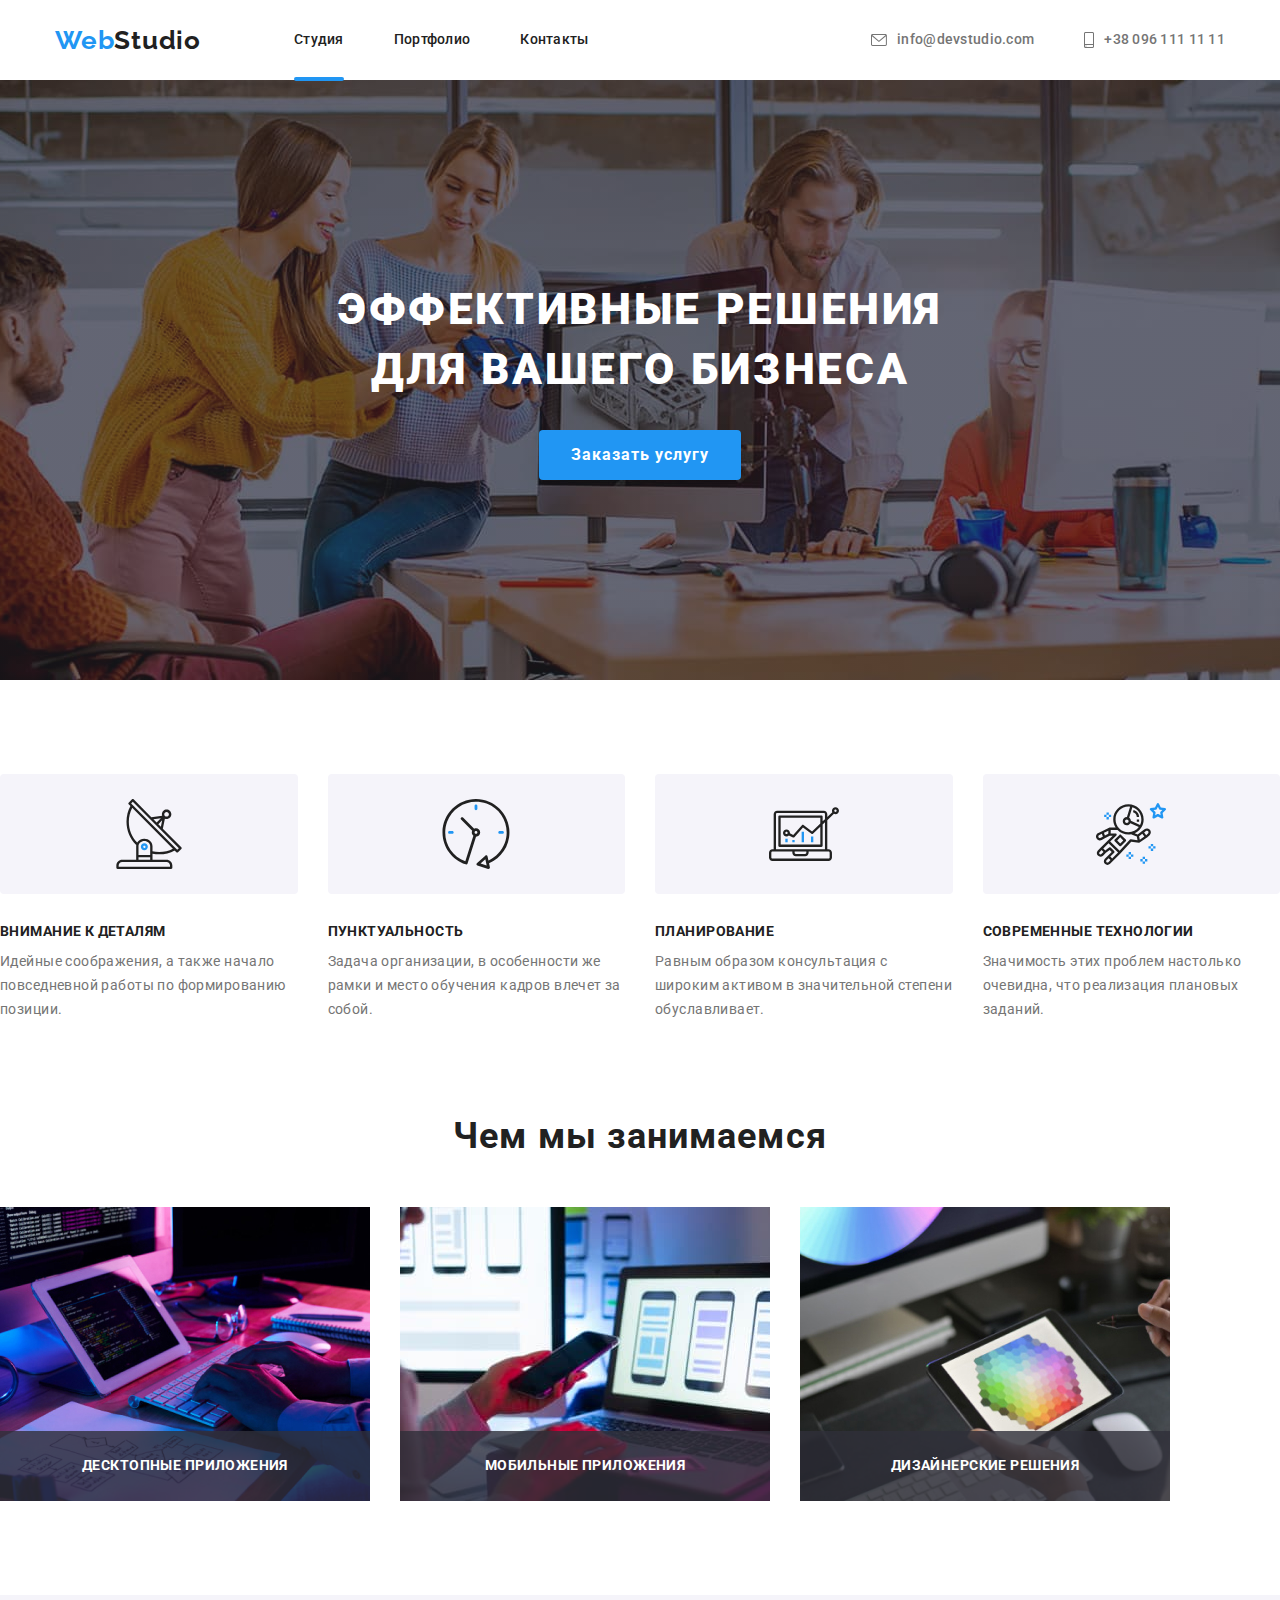
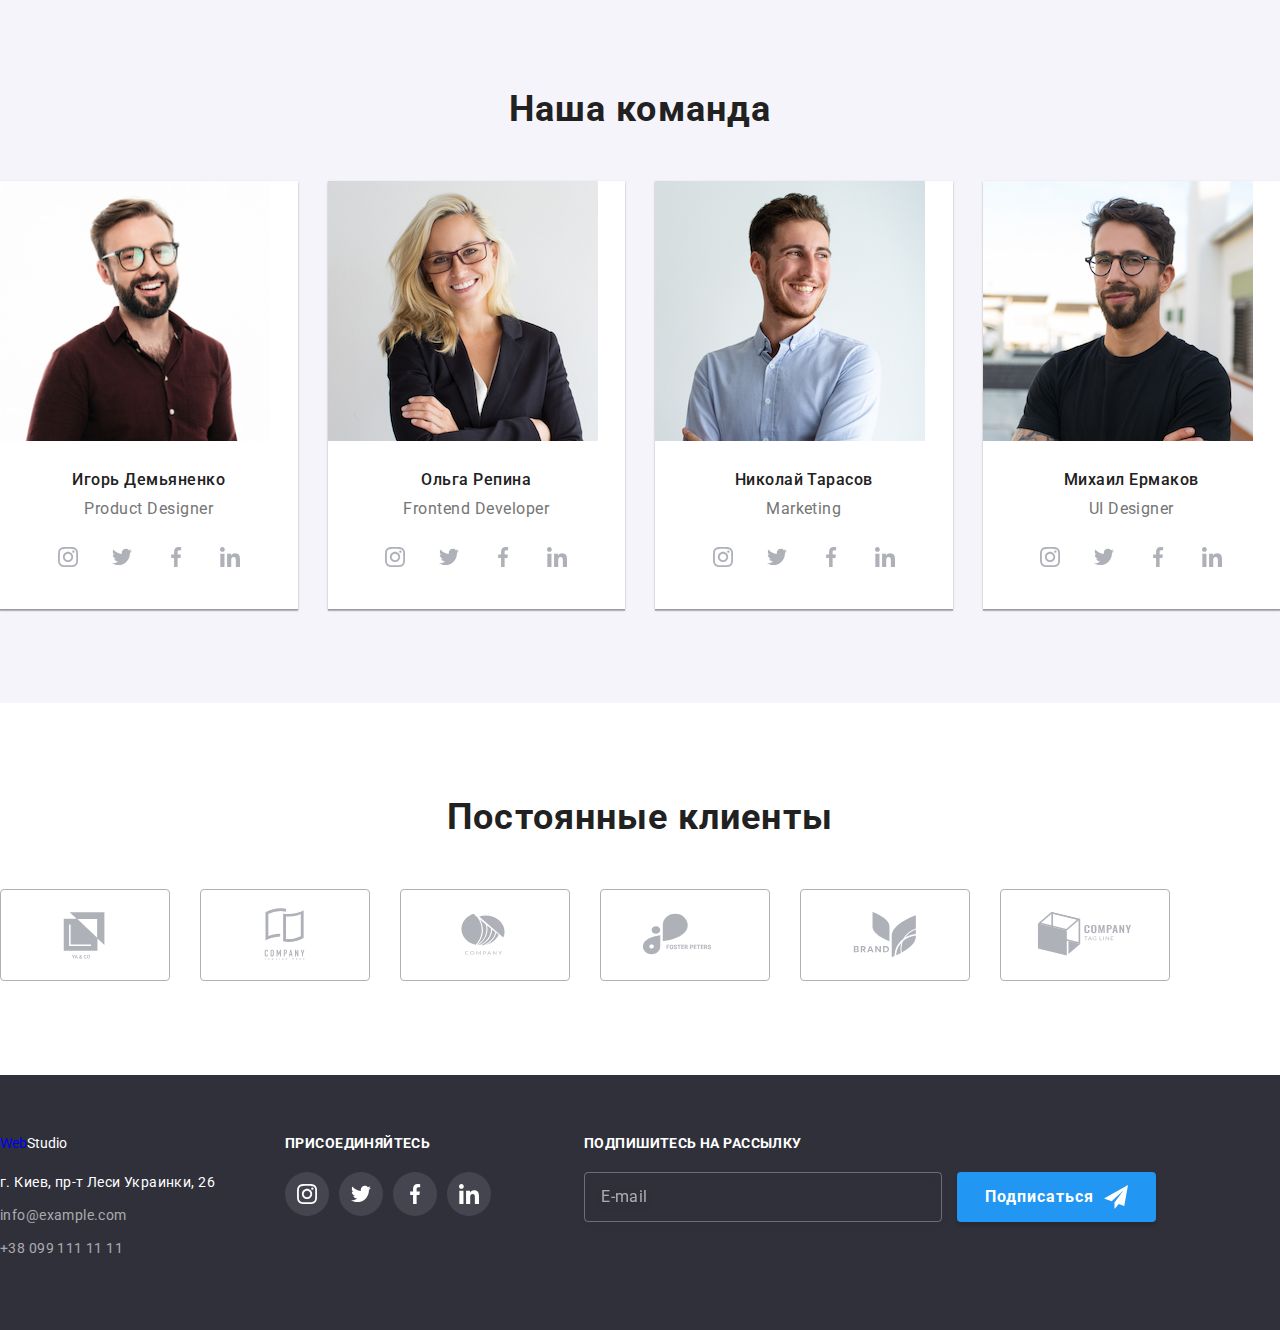
==== commit e91fd75a: "finished header" ====
--- a/index.html
+++ b/index.html
@@ -21,24 +21,26 @@
       <div class="header__container">
         <a href="./index.html" class="header__logo">Web<span class="logo__title">Studio</span></a>
         <nav>
-          <ul class="site-nav">
-            <li class="item"><a href="" class="link current">Студия</a></li>
-            <li class="item"><a href="./portfolio.html" class="link">Портфолио</a></li>
-            <li class="item"><a href="" class="link">Контакты</a></li>
+          <ul class="header__site-nav">
+            <li class="site-nav__item"><a href="" class="site-nav__link--current">Студия</a></li>
+            <li class="site-nav__item">
+              <a href="./portfolio.html" class="site-nav__link">Портфолио</a>
+            </li>
+            <li class="site-nav__item"><a href="" class="site-nav__link">Контакты</a></li>
           </ul>
         </nav>
-        <ul class="contacts-list">
-          <li class="item">
-            <a href="mailto:info@devstudio.com" class="header-contacts link">
-              <svg class="icon mail" width="16" height="12">
+        <ul class="contacts__list">
+          <li class="contacts__item">
+            <a href="mailto:info@devstudio.com" class="contacts__link">
+              <svg class="contacts__icon" width="16" height="12">
                 <use href="./images/icons.svg#mail"></use>
               </svg>
               info@devstudio.com</a
             >
           </li>
-          <li class="item">
-            <a href="tel:+380961111111" class="link header-contacts">
-              <svg class="icon phone" width="10" height="16">
+          <li class="contacts__item">
+            <a href="tel:+380961111111" class="contacts__link">
+              <svg class="contacts__icon" width="10" height="16">
                 <use href="./images/icons.svg#icon-smartphone"></use>
               </svg>
               +38 096 111 11 11</a
@@ -50,7 +52,7 @@
     <!--Основа-->
     <main>
       <!--Основная часть-->
-      <section class="hero">
+      <section class="hero overlay">
         <h1 class="hero__title">
           ЭФФЕКТИВНЫЕ РЕШЕНИЯ <br />
           ДЛЯ ВАШЕГО БИЗНЕСА
--- a/css/styles.css
+++ b/css/styles.css
@@ -27,6 +27,38 @@
   display: block;
 }
 
+ol,
+ul {
+  list-style: none;
+  padding: 0;
+  margin: 0;
+}
+
+h1 {
+  font-weight: 900;
+  font-size: 44px;
+  line-height: 1.36;
+  text-align: center;
+  letter-spacing: 0.06em;
+  text-transform: uppercase;
+}
+
+h2 {
+  font-weight: 700;
+  color: var(--title-text-color);
+}
+
+p,
+h1,
+h2,
+h3,
+h4,
+h5,
+h6 {
+  margin: 0;
+  padding: 0;
+}
+
 [class*='__container'] {
   margin-left: auto;
   margin-right: auto;
@@ -47,7 +79,7 @@
   text-decoration: none;
 }
 
-/* HEADER */
+/* --------------HEADER --------------------*/
 .header {
   color: var(--header-bg-color);
 }
@@ -65,27 +97,69 @@
   border-bottom: 1px solid #ececec;
 }
 
-/* .logo {
+.header__site-nav {
+  display: flex;
+  margin-left: 93px;
+}
+
+.header__site-nav .site-nav__item + .site-nav__item {
+  margin-left: 50px;
+}
+
+.site-nav__link,
+.site-nav__link--current {
   display: block;
-
-  font-family: 'Raleway', sans-serif;
-  font-weight: 700;
-  font-size: 26px;
-  line-height: 1.19;
-  letter-spacing: 0.03em;
+  padding-top: 32px;
+  padding-bottom: 32px;
+  color: var(--title-text-color);
+  font-weight: 500;
+  font-size: 14px;
+  line-height: 1.14;
+  letter-spacing: 0.02em;
+  transition: color 250ms cubic-bezier(0.4, 0, 0.2, 1);
+}
+
+.site-nav__link:hover,
+.site-nav__link:focus,
+.site-nav__link--current:hover,
+.site-nav__link--current:focus {
   color: var(--accent-color);
-  text-decoration: none;
-} */
-
-.button:hover,
-.button:focus {
-  box-shadow: 0px 3px 1px rgba(0, 0, 0, 0.1), 0px 1px 2px rgba(0, 0, 0, 0.08),
-    0px 2px 2px rgba(0, 0, 0, 0.12);
-  background-color: var(--accent-color);
-  color: var(--header-bg-color);
-}
-
-.header-contacts {
+}
+
+.site-nav__link--current {
+  position: relative;
+}
+
+.site-nav__link--current::after {
+  position: absolute;
+  content: '';
+  bottom: -1px;
+
+  display: block;
+  border-radius: 2px;
+
+  width: 100%;
+  height: 4px;
+
+  background: #2196f3;
+}
+
+.contacts__list {
+  display: flex;
+  margin-left: auto;
+  color: var(--primary-text-color);
+}
+
+.contacts__list .contacts__item + .contacts__item {
+  margin-left: 50px;
+}
+
+.contacts-list .contacts__link:hover,
+.contacts-list .contacts__link:focus {
+  color: var(--accent-color);
+}
+
+.contacts__link {
   display: flex;
   align-items: center;
 
@@ -94,7 +168,43 @@
   line-height: 1.14;
   letter-spacing: 0.02em;
   color: var(--primary-text-color);
-}
+  transition: color 250ms cubic-bezier(0.4, 0, 0.2, 1);
+}
+
+.contacts__icon {
+  margin-right: 10px;
+  fill: currentColor;
+}
+
+/* --------------Hero-------------- */
+
+.hero {
+  background-color: var(--second-bg-color);
+  text-align: center;
+  padding: 200px 0;
+
+  max-width: 1600px;
+  min-height: 600px;
+  margin-left: auto;
+  margin-right: auto;
+  background-image: linear-gradient(to right, rgba(47, 48, 58, 0.4), rgba(47, 48, 58, 0.4)),
+    url(../images/hero-bg.jpg);
+  background-repeat: no-repeat;
+  background-position: center;
+  background-size: cover;
+}
+
+/* .overlay {
+  max-width: 1600px;
+  min-height: 600px;
+  margin-left: auto;
+  margin-right: auto;
+  background-image: linear-gradient(to right, rgba(47, 48, 58, 0.4), rgba(47, 48, 58, 0.4)),
+    url(../images/hero-bg.jpg);
+  background-repeat: no-repeat;
+  background-position: center;
+  background-size: cover;
+} */
 
 .visually-hidden {
   position: absolute;
@@ -109,42 +219,31 @@
   overflow: hidden;
 }
 
+/* .logo {
+  display: block;
+
+  font-family: 'Raleway', sans-serif;
+  font-weight: 700;
+  font-size: 26px;
+  line-height: 1.19;
+  letter-spacing: 0.03em;
+  color: var(--accent-color);
+  text-decoration: none;
+} */
+
+.button:hover,
+.button:focus {
+  box-shadow: 0px 3px 1px rgba(0, 0, 0, 0.1), 0px 1px 2px rgba(0, 0, 0, 0.08),
+    0px 2px 2px rgba(0, 0, 0, 0.12);
+  background-color: var(--accent-color);
+  color: var(--header-bg-color);
+}
+
 .footer-contacts:hover,
 .footer-contacts:focus,
-.header-contacts:hover,
-.header-contacts:focus {
+.contacts__link:hover,
+.contacts__link:focus {
   color: var(--accent-color);
-}
-
-ol,
-ul {
-  list-style: none;
-  padding: 0;
-  margin: 0;
-}
-h1 {
-  font-weight: 900;
-  font-size: 44px;
-  line-height: 1.36;
-  text-align: center;
-  letter-spacing: 0.06em;
-  text-transform: uppercase;
-}
-
-h2 {
-  font-weight: 700;
-  color: var(--title-text-color);
-}
-
-p,
-h1,
-h2,
-h3,
-h4,
-h5,
-h6 {
-  margin: 0;
-  padding: 0;
 }
 
 /* .container {
@@ -188,104 +287,12 @@
   align-items: center;
 } */
 
-/* Site nav */
-.site-nav {
-  display: flex;
-  margin-left: 93px;
-}
-
-.site-nav .item + .item {
-  margin-left: 50px;
-}
-
-.site-nav .link {
-  display: block;
-  padding-top: 32px;
-  padding-bottom: 32px;
-  color: var(--title-text-color);
-  font-weight: 500;
-  font-size: 14px;
-  line-height: 1.14;
-  letter-spacing: 0.02em;
-}
-
-.site-nav .link:hover,
-.site-nav .link:focus {
-  color: var(--accent-color);
-}
-
-.site-nav .link.current {
-  color: var(--accent-color);
-  position: relative;
-}
-
-.current::after {
-  position: absolute;
-  content: '';
-  bottom: -1px;
-
-  display: block;
-  border-radius: 2px;
-
-  width: 100%;
-  height: 4px;
-
-  background: #2196f3;
-}
-
-/* Contacts-list */
-
-.contacts-list {
-  display: flex;
-  margin-left: auto;
-}
-
-.contacts-list {
-  color: var(--primary-text-color);
-}
-
-.contacts-list .item + .item {
-  margin-left: 50px;
-}
-
-.contacts-list .header-contacts:hover,
-.contacts-list .header-contacts:focus {
-  color: var(--accent-color);
-}
-
 /* Hero */
-.hero {
-  background-color: var(--second-bg-color);
-  text-align: center;
-  padding: 200px 0;
-
-  max-width: 1600px;
-  min-height: 600px;
-  margin-left: auto;
-  margin-right: auto;
-  background-image: linear-gradient(to right, rgba(47, 48, 58, 0.4), rgba(47, 48, 58, 0.4)),
-    url(../images/hero-bg.jpg);
-  background-repeat: no-repeat;
-  background-position: center;
-  background-size: cover;
-}
 
 .hero__title {
   color: var(--hero-text-color);
   margin: 0 auto 30px;
 }
-
-/* .overlay {
-  max-width: 1600px;
-  min-height: 600px;
-  margin-left: auto;
-  margin-right: auto;
-  background-image: linear-gradient(to right, rgba(47, 48, 58, 0.4), rgba(47, 48, 58, 0.4)),
-    url(../images/hero-bg.jpg);
-  background-repeat: no-repeat;
-  background-position: center;
-  background-size: cover;
-} */
 
 /* Features */
 
@@ -302,11 +309,6 @@
   border-radius: 4px;
   align-items: center;
   justify-content: center;
-}
-
-.icon {
-  margin-right: 10px;
-  fill: currentColor;
 }
 
 .svg-main {
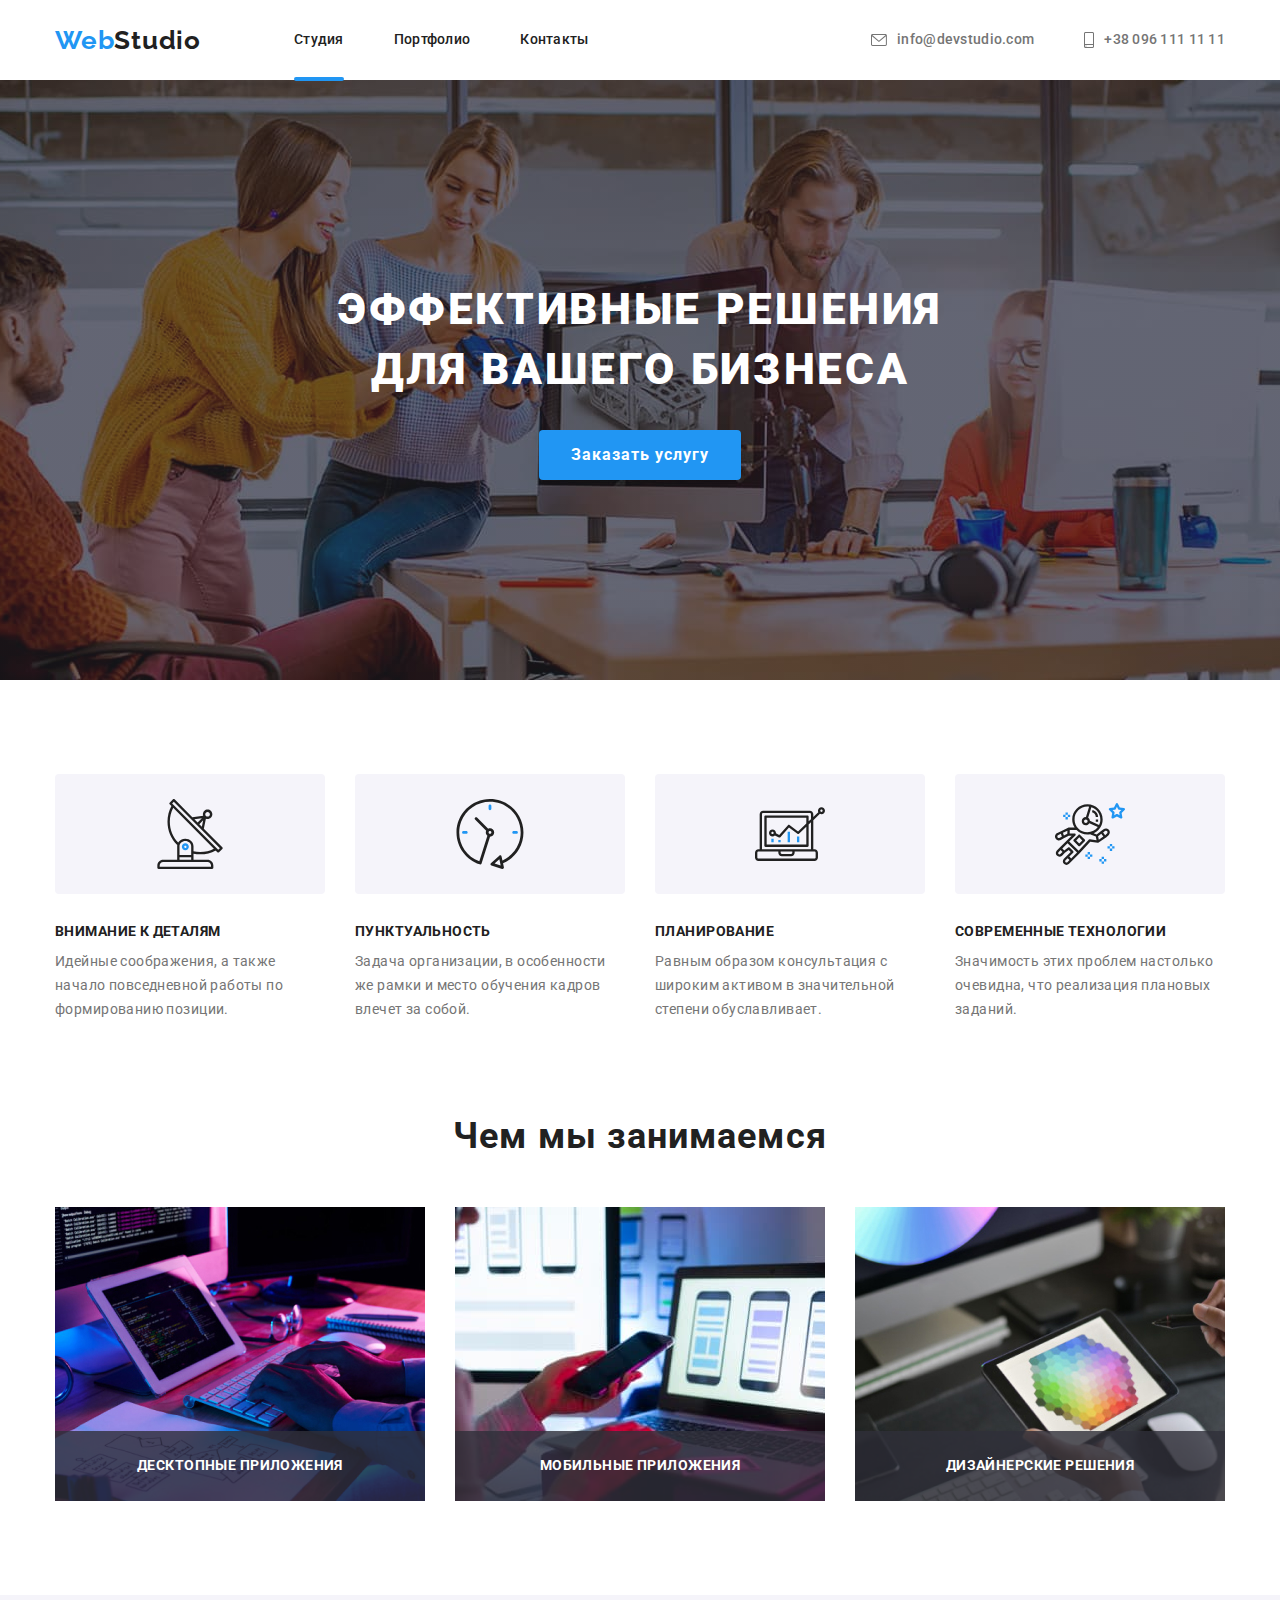
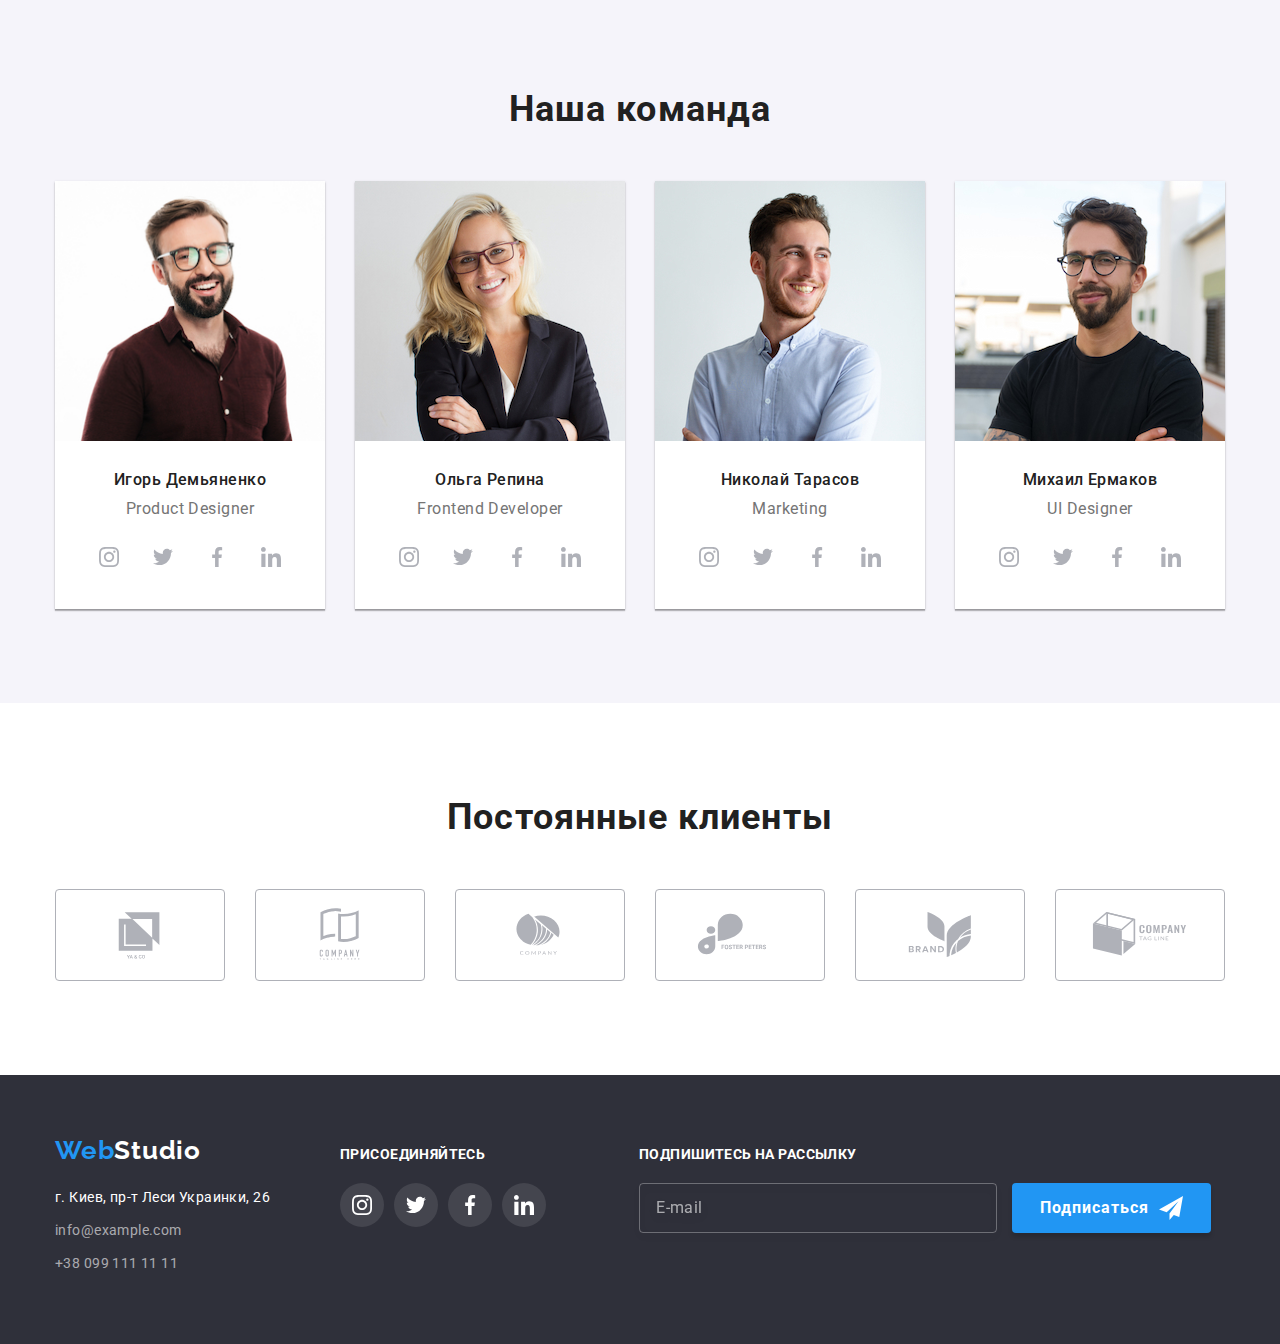
==== commit 7f1ca3d9: "BEMed Studio-Page" ====
--- a/index.html
+++ b/index.html
@@ -52,59 +52,59 @@
     <!--Основа-->
     <main>
       <!--Основная часть-->
-      <section class="hero overlay">
+      <section class="hero">
         <h1 class="hero__title">
           ЭФФЕКТИВНЫЕ РЕШЕНИЯ <br />
           ДЛЯ ВАШЕГО БИЗНЕСА
         </h1>
-        <button data-modal-open type="button" class="button primary">Заказать услугу</button>
+        <button class="hero__button" data-modal-open type="button">Заказать услугу</button>
       </section>
       <!--Качества-->
       <section class="skills">
-        <div class="container">
-          <h2 class="section-title visually-hidden">Перечень Преимуществ</h2>
-          <ul class="features-list">
-            <li class="features-item">
-              <div class="features-thumb">
-                <svg class="svg-main">
+        <div class="skills__container">
+          <h2 class="skills__title--visually-hidden">Перечень Преимуществ</h2>
+          <ul class="skills__list">
+            <li class="skills__item">
+              <div class="skills__thumb">
+                <svg class="skills__icon" width="70px" height="70px">
                   <use href="./images/icons.svg#icon-antenna"></use>
                 </svg>
               </div>
-              <h3 class="title-features">Внимание к деталям</h3>
-              <p class="features-text">
+              <h3 class="skills__label">Внимание к деталям</h3>
+              <p class="skills__text">
                 Идейные соображения, а также начало повседневной работы по формированию позиции.
               </p>
             </li>
-            <li class="features-item">
-              <div class="features-thumb">
-                <svg class="svg-main">
+            <li class="skills__item">
+              <div class="skills__thumb">
+                <svg class="skills__icon" width="70px" height="70px">
                   <use href="./images/icons.svg#icon-clock"></use>
                 </svg>
               </div>
-              <h3 class="title-features">Пунктуальность</h3>
-              <p class="features-text">
+              <h3 class="skills__label">Пунктуальность</h3>
+              <p class="skills__text">
                 Задача организации, в особенности же рамки и место обучения кадров влечет за собой.
               </p>
             </li>
-            <li class="features-item">
-              <div class="features-thumb">
-                <svg class="svg-main">
+            <li class="skills__item">
+              <div class="skills__thumb">
+                <svg class="skills__icon" width="70px" height="70px">
                   <use href="./images/icons.svg#icon-diagram"></use>
                 </svg>
               </div>
-              <h3 class="title-features">Планирование</h3>
-              <p class="features-text">
+              <h3 class="skills__label">Планирование</h3>
+              <p class="skills__text">
                 Равным образом консультация с широким активом в значительной степени обуславливает.
               </p>
             </li>
-            <li class="features-item">
-              <div class="features-thumb">
-                <svg class="svg-main">
+            <li class="skills__item">
+              <div class="skills__thumb">
+                <svg class="skills__icon" width="70px" height="70px">
                   <use href="./images/icons.svg#icon-astronaut"></use>
                 </svg>
               </div>
-              <h3 class="title-features">Современные технологии</h3>
-              <p class="features-text">
+              <h3 class="skills__label">Современные технологии</h3>
+              <p class="skills__text">
                 Значимость этих проблем настолько очевидна, что реализация плановых заданий.
               </p>
             </li>
@@ -113,30 +113,30 @@
       </section>
       <!--Картинки-->
       <section class="wedo">
-        <div class="container">
-          <h2 class="section-title">Чем мы занимаемся</h2>
-          <ul class="images-list">
-            <li class="picture-item">
-              <div class="image-thumb">
+        <div class="wedo__container">
+          <h2 class="wedo__title">Чем мы занимаемся</h2>
+          <ul class="wedo__list">
+            <li class="wedo__item">
+              <div class="wedo__thumb">
                 <img src="./images/logo2.jpg" alt="Набор текста на клавиатуре" width="370" />
-                <div class="box-1">
-                  <h3 class="thumb-title">Десктопные приложения</h3>
+                <div class="wedo__box">
+                  <h3 class="wedo__label">Десктопные приложения</h3>
                 </div>
               </div>
             </li>
-            <li class="picture-item">
-              <div class="image-thumb">
+            <li class="wedo__item">
+              <div class="wedo__thumb">
                 <img src="./images/logo1.jpg" alt="Работа за компьютером" width="370" />
-                <div class="box-2">
-                  <h3 class="thumb-title">Мобильные приложения</h3>
+                <div class="wedo__box">
+                  <h3 class="wedo__label">Мобильные приложения</h3>
                 </div>
               </div>
             </li>
-            <li class="picture-item">
-              <div class="image-thumb">
+            <li class="wedo__item">
+              <div class="wedo__thumb">
                 <img src="./images/logo3.jpg" alt="Работа за планшетом" width="370" />
-                <div class="box-3">
-                  <h3 class="thumb-title">Дизайнерские решения</h3>
+                <div class="wedo__box">
+                  <h3 class="wedo__label">Дизайнерские решения</h3>
                 </div>
               </div>
             </li>
@@ -144,40 +144,40 @@
         </div>
       </section>
       <!--Состав команды-->
-      <section class="team-section">
-        <div class="container">
-          <h2 class="section-title">Наша команда</h2>
-          <ul class="team-list">
-            <li class="teammate">
-              <img class="human" src="./images/photo1.jpg" alt="сотрудник1" width="270" />
-              <div class="description">
-                <h3 class="title">Игорь Демьяненко</h3>
-                <p class="team-text">Product Designer</p>
-                <ul class="team-soc-list">
-                  <li class="team-soc-item">
-                    <a href="" class="team-soc-link">
-                      <svg class="team-soc-icon" width="20" height="20">
+      <section class="team">
+        <div class="team__container">
+          <h2 class="team__title">Наша команда</h2>
+          <ul class="team__list">
+            <li class="team__item">
+              <img class="team__human" src="./images/photo1.jpg" alt="сотрудник1" width="270" />
+              <div class="team__description">
+                <h3 class="team__label">Игорь Демьяненко</h3>
+                <p class="team__text">Product Designer</p>
+                <ul class="team__soc-list">
+                  <li class="team__soc-item">
+                    <a href="" class="team__soc-link">
+                      <svg class="team__soc-icon" width="20" height="20">
                         <use href="./images/icons.svg#instagram"></use>
                       </svg>
                     </a>
                   </li>
-                  <li class="team-soc-item">
-                    <a href="" class="team-soc-link">
-                      <svg class="team-soc-icon" width="20" height="20">
+                  <li class="team__soc-item">
+                    <a href="" class="team__soc-link">
+                      <svg class="team__soc-icon" width="20" height="20">
                         <use href="./images/icons.svg#twitter"></use>
                       </svg>
                     </a>
                   </li>
-                  <li class="team-soc-item">
-                    <a href="" class="team-soc-link">
-                      <svg class="team-soc-icon" width="20" height="20">
+                  <li class="team__soc-item">
+                    <a href="" class="team__soc-link">
+                      <svg class="team__soc-icon" width="20" height="20">
                         <use href="./images/icons.svg#facebook"></use>
                       </svg>
                     </a>
                   </li>
-                  <li class="team-soc-item">
-                    <a href="" class="team-soc-link">
-                      <svg class="team-soc-icon" width="20" height="20">
+                  <li class="team__soc-item">
+                    <a href="" class="team__soc-link">
+                      <svg class="team__soc-icon" width="20" height="20">
                         <use href="./images/icons.svg#linkedin"></use>
                       </svg>
                     </a>
@@ -185,36 +185,36 @@
                 </ul>
               </div>
             </li>
-            <li class="teammate">
+            <li class="team__item">
               <img class="human" src="./images/photo2.jpg" alt="сотрудник2" width="270" />
-              <div class="description">
-                <h3 class="title">Ольга Репина</h3>
-                <p class="team-text">Frontend Developer</p>
-                <ul class="team-soc-list">
-                  <li class="team-soc-item">
-                    <a href="" class="team-soc-link">
-                      <svg class="team-soc-icon" width="20" height="20">
+              <div class="team__description">
+                <h3 class="team__label">Ольга Репина</h3>
+                <p class="team__text">Frontend Developer</p>
+                <ul class="team__soc-list">
+                  <li class="team__soc-item">
+                    <a href="" class="team__soc-link">
+                      <svg class="team__soc-icon" width="20" height="20">
                         <use href="./images/icons.svg#instagram"></use>
                       </svg>
                     </a>
                   </li>
-                  <li class="team-soc-item">
-                    <a href="" class="team-soc-link">
-                      <svg class="team-soc-icon" width="20" height="20">
+                  <li class="team__soc-item">
+                    <a href="" class="team__soc-link">
+                      <svg class="team__soc-icon" width="20" height="20">
                         <use href="./images/icons.svg#twitter"></use>
                       </svg>
                     </a>
                   </li>
-                  <li class="team-soc-item">
-                    <a href="" class="team-soc-link">
-                      <svg class="team-soc-icon" width="20" height="20">
+                  <li class="team__soc-item">
+                    <a href="" class="team__soc-link">
+                      <svg class="team__soc-icon" width="20" height="20">
                         <use href="./images/icons.svg#facebook"></use>
                       </svg>
                     </a>
                   </li>
-                  <li class="team-soc-item">
-                    <a href="" class="team-soc-link">
-                      <svg class="team-soc-icon" width="20" height="20">
+                  <li class="team__soc-item">
+                    <a href="" class="team__soc-link">
+                      <svg class="team__soc-icon" width="20" height="20">
                         <use href="./images/icons.svg#linkedin"></use>
                       </svg>
                     </a>
@@ -222,36 +222,36 @@
                 </ul>
               </div>
             </li>
-            <li class="teammate">
+            <li class="team__item">
               <img class="human" src="./images/photo3.jpg" alt="сотрудник3" width="270" />
-              <div class="description">
-                <h3 class="title">Николай Тарасов</h3>
-                <p class="team-text">Marketing</p>
-                <ul class="team-soc-list">
-                  <li class="team-soc-item">
-                    <a href="" class="team-soc-link">
-                      <svg class="team-soc-icon" width="20" height="20">
+              <div class="team__description">
+                <h3 class="team__label">Николай Тарасов</h3>
+                <p class="team__text">Marketing</p>
+                <ul class="team__soc-list">
+                  <li class="team__soc-item">
+                    <a href="" class="team__soc-link">
+                      <svg class="team__soc-icon" width="20" height="20">
                         <use href="./images/icons.svg#instagram"></use>
                       </svg>
                     </a>
                   </li>
-                  <li class="team-soc-item">
-                    <a href="" class="team-soc-link">
-                      <svg class="team-soc-icon" width="20" height="20">
+                  <li class="team__soc-item">
+                    <a href="" class="team__soc-link">
+                      <svg class="team__soc-icon" width="20" height="20">
                         <use href="./images/icons.svg#twitter"></use>
                       </svg>
                     </a>
                   </li>
-                  <li class="team-soc-item">
-                    <a href="" class="team-soc-link">
-                      <svg class="team-soc-icon" width="20" height="20">
+                  <li class="team__soc-item">
+                    <a href="" class="team__soc-link">
+                      <svg class="team__soc-icon" width="20" height="20">
                         <use href="./images/icons.svg#facebook"></use>
                       </svg>
                     </a>
                   </li>
-                  <li class="team-soc-item">
-                    <a href="" class="team-soc-link">
-                      <svg class="team-soc-icon" width="20" height="20">
+                  <li class="team__soc-item">
+                    <a href="" class="team__soc-link">
+                      <svg class="team__soc-icon" width="20" height="20">
                         <use href="./images/icons.svg#linkedin"></use>
                       </svg>
                     </a>
@@ -259,36 +259,36 @@
                 </ul>
               </div>
             </li>
-            <li class="teammate">
+            <li class="team__item">
               <img class="human" src="./images/photo4.jpg" alt="сотрудник4" width="270" />
-              <div class="description">
-                <h3 class="title">Михаил Ермаков</h3>
-                <p class="team-text">UI Designer</p>
-                <ul class="team-soc-list">
-                  <li class="team-soc-item">
-                    <a href="" class="team-soc-link">
-                      <svg class="team-soc-icon" width="20" height="20">
+              <div class="team__description">
+                <h3 class="team__label">Михаил Ермаков</h3>
+                <p class="team__text">UI Designer</p>
+                <ul class="team__soc-list">
+                  <li class="team__soc-item">
+                    <a href="" class="team__soc-link">
+                      <svg class="team__soc-icon" width="20" height="20">
                         <use href="./images/icons.svg#instagram"></use>
                       </svg>
                     </a>
                   </li>
-                  <li class="team-soc-item">
-                    <a href="" class="team-soc-link">
-                      <svg class="team-soc-icon" width="20" height="20">
+                  <li class="team__soc-item">
+                    <a href="" class="team__soc-link">
+                      <svg class="team__soc-icon" width="20" height="20">
                         <use href="./images/icons.svg#twitter"></use>
                       </svg>
                     </a>
                   </li>
-                  <li class="team-soc-item">
-                    <a href="" class="team-soc-link">
-                      <svg class="team-soc-icon" width="20" height="20">
+                  <li class="team__soc-item">
+                    <a href="" class="team__soc-link">
+                      <svg class="team__soc-icon" width="20" height="20">
                         <use href="./images/icons.svg#facebook"></use>
                       </svg>
                     </a>
                   </li>
-                  <li class="team-soc-item">
-                    <a href="" class="team-soc-link">
-                      <svg class="team-soc-icon" width="20" height="20">
+                  <li class="team__soc-item">
+                    <a href="" class="team__soc-link">
+                      <svg class="team__soc-icon" width="20" height="20">
                         <use href="./images/icons.svg#linkedin"></use>
                       </svg>
                     </a>
@@ -301,42 +301,42 @@
       </section>
       <!--Клиенты-->
       <section class="clients">
-        <div class="container">
-          <h2 class="section-title">Постоянные клиенты</h2>
-          <ul class="clients-list">
-            <li class="clients-item">
-              <a href="" class="clients-link"
-                ><svg class="clients-logo">
+        <div class="clients__container">
+          <h2 class="clients__title">Постоянные клиенты</h2>
+          <ul class="clients__list">
+            <li class="clients__item">
+              <a href="" class="clients__link"
+                ><svg class="clients__label">
                   <use href="./images/icons.svg#icon-company1"></use></svg
               ></a>
             </li>
-            <li class="clients-item">
-              <a href="" class="clients-link"
-                ><svg class="clients-logo">
+            <li class="clients__item">
+              <a href="" class="clients__link"
+                ><svg class="clients__label">
                   <use href="./images/icons.svg#icon-Logo2"></use></svg
               ></a>
             </li>
-            <li class="clients-item">
-              <a href="" class="clients-link"
-                ><svg class="clients-logo">
+            <li class="clients__item">
+              <a href="" class="clients__link"
+                ><svg class="clients__label">
                   <use href="./images/icons.svg#icon-Logo3"></use></svg
               ></a>
             </li>
-            <li class="clients-item">
-              <a href="" class="clients-link"
-                ><svg class="clients-logo">
+            <li class="clients__item">
+              <a href="" class="clients__link"
+                ><svg class="clients__label">
                   <use href="./images/icons.svg#icon-Logo4"></use></svg
               ></a>
             </li>
-            <li class="clients-item">
-              <a href="" class="clients-link"
-                ><svg class="clients-logo">
+            <li class="clients__item">
+              <a href="" class="clients__link"
+                ><svg class="clients__label">
                   <use href="./images/icons.svg#icon-Logo5"></use></svg
               ></a>
             </li>
-            <li class="clients-item">
-              <a href="" class="clients-link"
-                ><svg class="clients-logo">
+            <li class="clients__item">
+              <a href="" class="clients__link"
+                ><svg class="clients__label">
                   <use href="./images/icons.svg#icon-Logo6"></use></svg
               ></a>
             </li>
@@ -346,54 +346,56 @@
     </main>
     <!--Футер-->
     <footer class="footer">
-      <div class="container footer-socials">
-        <div class="footer-address">
-          <a href="./index.html" class="logo">Web<span class="studio-footer">Studio</span></a>
+      <div class="footer__container--footer-socials">
+        <div class="footer__address">
+          <a href="./index.html" class="footer__logo"
+            >Web<span class="footer__studio">Studio</span></a
+          >
           <address class="address">
             <a
               href="http://bit.ly/3pXMvUd"
               target="_blank"
-              class="location"
+              class="footer__location"
               rel="noopener noreferrer"
               >г. Киев, пр-т Леси Украинки, 26</a
             >
           </address>
-          <ul class="footer-list">
-            <li class="location-item">
-              <a href="mailto:info@example.com" class="footer-contacts">info@example.com</a>
-            </li>
-            <li class="location-item">
-              <a href="tel:+380991111111" class="footer-contacts">+38 099 111 11 11</a>
-            </li>
-          </ul>
-        </div>
-        <div class="join">
-          <h2 class="join-title">Присоединяйтесь</h2>
-          <ul class="socials">
-            <li class="social-item">
-              <a class="social-link" href="">
-                <svg class="social-icon">
+          <ul class="footer__list">
+            <li class="footer__item">
+              <a href="mailto:info@example.com" class="footer__contacts">info@example.com</a>
+            </li>
+            <li class="footer__item">
+              <a href="tel:+380991111111" class="footer__contacts">+38 099 111 11 11</a>
+            </li>
+          </ul>
+        </div>
+        <div class="footer__join">
+          <h2 class="footer__join-title">Присоединяйтесь</h2>
+          <ul class="footer__soc-list">
+            <li class="footer__soc-item">
+              <a class="footer__soc-link" href="">
+                <svg class="footer__soc-icon">
                   <use href="./images/icons.svg#instagram"></use>
                 </svg>
               </a>
             </li>
-            <li class="social-item">
-              <a class="social-link" href="">
-                <svg class="social-icon">
+            <li class="footer__soc-item">
+              <a class="footer__soc-link" href="">
+                <svg class="footer__soc-icon">
                   <use href="./images/icons.svg#twitter"></use>
                 </svg>
               </a>
             </li>
-            <li class="social-item">
-              <a class="social-link" href="">
-                <svg class="social-icon">
+            <li class="footer__soc-item">
+              <a class="footer__soc-link" href="">
+                <svg class="footer__soc-icon">
                   <use href="./images/icons.svg#facebook"></use>
                 </svg>
               </a>
             </li>
-            <li class="social-item">
-              <a class="social-link" href="">
-                <svg class="social-icon">
+            <li class="footer__soc-item">
+              <a class="footer__soc-link" href="">
+                <svg class="footer__soc-icon">
                   <use href="./images/icons.svg#linkedin"></use>
                 </svg>
               </a>
@@ -402,20 +404,20 @@
         </div>
 
         <div class="">
-          <h2 class="join-title">Подпишитесь на рассылку</h2>
+          <h2 class="footer__join-title">Подпишитесь на рассылку</h2>
           <form>
-            <label for="email" class="subscribe-label">
+            <label for="email" class="footer__subscribe-label">
               <input
-                class="subscribe-form"
+                class="footer__sub-form"
                 type="email"
                 name="email"
                 id="email"
                 placeholder="E-mail"
               />
             </label>
-            <button class="submit-btn" type="submit">
+            <button class="footer__submit-btn" type="submit">
               Подписаться
-              <svg class="telegram-icon">
+              <svg class="footer_submit-icon" width="24px" height="24px">
                 <use href="./images/icons.svg#telegram"></use>
               </svg>
             </button>
@@ -426,59 +428,61 @@
     <!-- Модальное Окно -->
     <div class="backdrop is-hidden" data-modal>
       <div class="modal">
-        <form class="modal-form" autocomplete="on">
-          <h2 class="modal-form-title" id="contact-details-head">
+        <form class="modal__form" autocomplete="off">
+          <h2 class="modal__title" id="contact-details-head">
             Оставьте свои данные, мы вам перезвоним
           </h2>
-          <div class="form-field">
-            <label class="label-form" for="name">Имя</label>
-            <input type="text" name="username" class="form-input" id="name" />
-            <span class="icon-form">
-              <svg class="modal-icon person" width="12" height="12">
+          <div class="modal__form-field">
+            <label class="modal__label" for="name">Имя</label>
+            <input type="text" name="username" class="modal__form-input" id="name" />
+            <span class="modal__icon">
+              <svg width="12" height="12">
                 <use href="./images/icons.svg#icon-personform"></use>
               </svg>
             </span>
           </div>
-          <div class="form-field">
-            <label class="label-form" for="tel">Телефон</label>
-            <input type="tel" name="tel" class="form-input" id="tel" />
-            <span class="icon-form">
-              <svg class="modal-icon" width="13" height="13">
+          <div class="modal__form-field">
+            <label class="modal__label" for="tel">Телефон</label>
+            <input type="tel" name="tel" class="modal__form-input" id="tel" />
+            <span class="modal__icon">
+              <svg width="13" height="13">
                 <use href="./images/icons.svg#icon-telform"></use>
               </svg>
             </span>
           </div>
-          <div class="form-field">
-            <label class="label-form" for="mail">Почта</label>
-            <input type="email" name="email" class="form-input" id="mail" />
-            <span class="icon-form">
-              <svg class="modal-icon" width="15" height="12">
+
+          <div class="modal__form-field">
+            <label class="modal__label" for="mail">Почта</label>
+            <input type="email" name="email" class="modal__form-input" id="mail" />
+            <span class="modal__icon">
+              <svg width="15" height="12">
                 <use href="./images/icons.svg#icon-mailform"></use>
               </svg>
             </span>
           </div>
-          <div class="form-field area">
-            <label for="comment">Комментарий</label>
+          <div class="modal__form-field">
+            <label class="modal__label" for="comment">Комментарий</label>
             <textarea
-              class="comment"
+              class="modal__comment"
               name="comment"
               id="comment"
               rows="5"
               placeholder="Введите текст"
             ></textarea>
           </div>
-          <label class="checkbox-label">
-            <input class="checkbox-form" type="checkbox" name="checkbox" />
-            <span class="checkbox-icon"></span>
-            <span class="checkbox-text">
+
+          <label class="check__label">
+            <input class="check__input" type="checkbox" name="checkbox" />
+            <span class="check__icon"></span>
+            <span class="check__text">
               Соглашаюсь с рассылкой и принимаю
-              <a class="accept-link" href="">Условия договора</a>
+              <a class="check__link" href="">Условия договора</a>
             </span>
           </label>
-          <button class="modal-btn" type="submit">Отправить</button>
+          <button class="modal_btn" type="submit">Отправить</button>
         </form>
-        <button data-modal-close class="close-button">
-          <svg class="close-icon">
+        <button data-modal-close class="modal__close-btn">
+          <svg class="modal__close-icon">
             <use href="./images/icons.svg#icon-close"></use>
           </svg>
         </button>
--- a/css/styles.css
+++ b/css/styles.css
@@ -77,6 +77,23 @@
   letter-spacing: 0.03em;
   color: var(--accent-color);
   text-decoration: none;
+}
+
+[class*='--visually-hidden'] {
+  position: absolute;
+  width: 1px;
+  height: 1px;
+  margin: -1px;
+  border: 0;
+  padding: 0;
+  white-space: nowrap;
+  clip-path: inset(100%);
+  clip: rect(0 0 0 0);
+  overflow: hidden;
+}
+
+textarea {
+  resize: none;
 }
 
 /* --------------HEADER --------------------*/
@@ -194,6 +211,670 @@
   background-size: cover;
 }
 
+.hero__title {
+  color: var(--hero-text-color);
+  margin: 0 auto 30px;
+}
+
+.hero__button {
+  display: inline-block;
+  min-width: 200px;
+  font-family: inherit;
+  font-weight: 700;
+  font-size: 16px;
+  line-height: 1.87;
+  align-items: center;
+  text-align: center;
+  letter-spacing: 0.06em;
+
+  color: var(--hero-text-color);
+  background-color: var(--accent-color);
+  box-shadow: 0px 4px 4px rgba(0, 0, 0, 0.15);
+
+  cursor: pointer;
+  border: 0;
+  border-radius: 4px;
+  padding: 10px 32px;
+  transition: color 250ms cubic-bezier(0.4, 0, 0.2, 1),
+    background-color 250ms cubic-bezier(0.4, 0, 0.2, 1);
+}
+
+.hero__button:hover {
+  background: #188ce8;
+}
+
+/* -----------------Skills----------------- */
+
+.skills {
+  padding-top: 94px;
+  padding-bottom: 94px;
+}
+
+.skills__title {
+  color: var(--title-text-color);
+  font-weight: 700;
+  font-size: 36px;
+  line-height: 1.16;
+  text-align: center;
+  letter-spacing: 0.03em;
+
+  margin-bottom: 50px;
+}
+
+.skills__list {
+  display: flex;
+}
+
+.skills__item:not(:last-child) {
+  margin-right: 30px;
+}
+
+.skills__item {
+  flex-basis: calc((100% - 90px) / 4);
+}
+
+.skills__thumb {
+  display: flex;
+  margin-bottom: 30px;
+  height: 120px;
+  background-color: var(--third-bg-color);
+  border-radius: 4px;
+  align-items: center;
+  justify-content: center;
+}
+
+.skills__label {
+  color: var(--title-text-color);
+  font-weight: 700;
+  font-size: 14px;
+  line-height: 1.14;
+  letter-spacing: 0.03em;
+  text-transform: uppercase;
+  margin-top: 0;
+  margin-bottom: 10px;
+}
+
+.skills__text {
+  font-size: 14px;
+  line-height: 1.71;
+  letter-spacing: 0.03em;
+}
+
+/* ----------------WeDo---------------- */
+
+.wedo {
+  padding-bottom: 94px;
+}
+
+.wedo__title {
+  color: var(--title-text-color);
+  font-weight: 700;
+  font-size: 36px;
+  line-height: 1.16;
+  text-align: center;
+  letter-spacing: 0.03em;
+
+  margin-bottom: 50px;
+}
+
+.wedo__list {
+  display: flex;
+}
+
+.wedo__item {
+  width: calc((100%-60) / 3);
+}
+
+.wedo__item:not(:last-child) {
+  margin-right: 30px;
+}
+
+.wedo__thumb {
+  position: relative;
+}
+
+.wedo__box {
+  position: absolute;
+  margin: 0 auto;
+
+  bottom: 0;
+  width: 370px;
+  height: 70px;
+
+  background: rgba(47, 48, 58, 0.8);
+  color: var(--header-bg-color);
+}
+
+.wedo__label {
+  padding-top: 27px;
+  padding-bottom: 27px;
+
+  font-weight: 700;
+  font-size: 14px;
+  line-height: 1.14;
+  text-align: center;
+
+  letter-spacing: 0.03em;
+  text-transform: uppercase;
+}
+
+/* ---------------Team------------- */
+
+.team {
+  background-color: var(--third-bg-color);
+  padding-top: 94px;
+  padding-bottom: 94px;
+}
+
+.team__title {
+  color: var(--title-text-color);
+  font-weight: 700;
+  font-size: 36px;
+  line-height: 1.16;
+  text-align: center;
+  letter-spacing: 0.03em;
+
+  margin-bottom: 50px;
+}
+
+.team__list {
+  display: flex;
+}
+
+.team__item {
+  width: calc((100% - 90px) / 4);
+  background-color: #ffffff;
+  box-shadow: 0px 1px 3px rgba(0, 0, 0, 0.12), 0px 1px 1px rgba(0, 0, 0, 0.14),
+    0px 2px 1px rgba(0, 0, 0, 0.2);
+}
+
+.team__item:not(:last-child) {
+  margin-right: 30px;
+}
+
+.team__description {
+  padding-top: 30px;
+  padding-bottom: 30px;
+}
+
+.team__label {
+  margin-bottom: 10px;
+  text-align: center;
+  font-weight: 500;
+  font-size: 16px;
+  line-height: 1.18;
+  letter-spacing: 0.03em;
+  color: var(--title-text-color);
+}
+
+.team__text {
+  margin-bottom: 16px;
+  font-size: 16px;
+  line-height: 1.18;
+  letter-spacing: 0.03em;
+  text-align: center;
+}
+
+.team__soc-list {
+  display: flex;
+  justify-content: center;
+}
+
+.team__soc-item {
+  width: 44px;
+  height: 44px;
+  margin-left: 10px;
+}
+
+.team__soc-item:first-child {
+  margin-left: 0;
+}
+
+.team__soc-link {
+  display: flex;
+  align-items: center;
+  justify-content: center;
+  width: 100%;
+  height: 100%;
+  border-radius: 50%;
+  color: #afb1b8;
+  transition: color 250ms cubic-bezier(0.4, 0, 0.2, 1),
+    background-color 250ms cubic-bezier(0.4, 0, 0.2, 1);
+}
+
+.team__soc-link:hover,
+.team__soc-link:focus {
+  background-color: var(--accent-color);
+  color: var(--header-bg-color);
+}
+
+.team__soc-icon {
+  fill: currentColor;
+}
+
+/* ------------------Clients------------- */
+
+.clients {
+  padding-top: 94px;
+  padding-bottom: 94px;
+}
+
+.clients__title {
+  color: var(--title-text-color);
+  font-weight: 700;
+  font-size: 36px;
+  line-height: 1.16;
+  text-align: center;
+  letter-spacing: 0.03em;
+
+  margin-bottom: 50px;
+}
+
+.clients__list {
+  display: flex;
+}
+
+.clients__item:not(:last-child) {
+  margin-right: 30px;
+}
+
+.clients__link {
+  display: flex;
+  width: 170px;
+  height: 92px;
+  justify-content: center;
+  align-items: center;
+  border-radius: 4px;
+  border: 1px solid #afb1b8;
+  color: #afb1b8;
+
+  transition: color 250ms cubic-bezier(0.4, 0, 0.2, 1),
+    boder-color 250ms cubic-bezier(0.4, 0, 0.2, 1);
+}
+
+.clients__link:hover {
+  color: var(--accent-color);
+  border: 1px solid var(--accent-color);
+}
+
+.clients__label {
+  width: 106px;
+  height: 60px;
+  fill: currentColor;
+}
+
+/* --------------------Footer---------------- */
+
+.footer {
+  background-color: var(--second-bg-color);
+  padding-top: 60px;
+  padding-bottom: 60px;
+}
+
+.footer__container--footer-socials {
+  display: flex;
+  align-items: baseline;
+}
+
+.footer__address {
+  margin-right: 70px;
+}
+
+.footer__studio {
+  color: var(--hero-text-color);
+}
+
+.footer__location {
+  display: inline-block;
+  margin-top: 20px;
+  margin-bottom: 9px;
+  color: var(--header-bg-color);
+  font-style: normal;
+  font-size: 14px;
+  line-height: 1.71;
+  letter-spacing: 0.03em;
+  text-decoration: none;
+}
+
+.footer__item {
+  margin-bottom: 9px;
+}
+
+.footer__contacts {
+  color: rgba(255, 255, 255, 0.6);
+  font-style: normal;
+  font-size: 14px;
+  line-height: 1.71;
+  letter-spacing: 0.03em;
+  text-decoration: none;
+  transition: color 250ms cubic-bezier(0.4, 0, 0.2, 1);
+}
+
+.footer__contacts:hover,
+.footer__contacts:focus,
+.contacts__link:hover,
+.contacts__link:focus {
+  color: var(--accent-color);
+}
+
+.footer__join-title {
+  margin-bottom: 20px;
+  font-weight: 700;
+  line-height: 1.14;
+  font-size: 14px;
+  letter-spacing: 0.03em;
+  text-transform: uppercase;
+  color: var(--header-bg-color);
+}
+
+.footer__soc-list {
+  display: flex;
+  margin-right: 93px;
+}
+
+.footer__soc-item + .footer__soc-item {
+  margin-left: 10px;
+}
+
+.footer__soc-link {
+  display: flex;
+  align-items: center;
+  justify-content: center;
+  width: 44px;
+  height: 44px;
+  border-radius: 50%;
+  background-color: rgba(255, 255, 255, 0.1);
+
+  transition: color 250ms cubic-bezier(0.4, 0, 0.2, 1),
+    background-color 250ms cubic-bezier(0.4, 0, 0.2, 1);
+}
+
+.footer__soc-link:hover {
+  background-color: var(--accent-color);
+  fill: var(--header-bg-color);
+}
+
+.footer__soc-icon {
+  width: 20px;
+  height: 20px;
+  fill: var(--hero-text-color);
+}
+
+/* -----------------Forms------------- */
+
+.footer__subscribe-label {
+  display: inline-block;
+  margin-right: 12px;
+}
+
+.footer__sub-form {
+  padding: 15px 16px;
+  width: 358px;
+  height: 50px;
+  border: 1px solid rgba(255, 255, 255, 0.3);
+  filter: drop-shadow(0px 4px 4px rgba(0, 0, 0, 0.15));
+  border-radius: 4px;
+  color: var(--header-bg-color);
+  background-color: transparent;
+}
+
+.footer__sub-form::placeholder {
+  font-size: 16px;
+  line-height: 1.25;
+  letter-spacing: 0.03em;
+  color: rgba(255, 255, 255, 0.6);
+}
+
+.footer__submit-btn {
+  display: inline-flex;
+
+  font-weight: 700;
+  font-size: 16px;
+  line-height: 1.87;
+  letter-spacing: 0.06em;
+  padding: 10px 28px;
+  align-items: center;
+
+  color: var(--header-bg-color);
+  background-color: var(--accent-color);
+  cursor: pointer;
+  box-shadow: 0px 4px 4px rgba(0, 0, 0, 0.15);
+  border-radius: 4px;
+  border: none;
+}
+
+.footer_submit-icon {
+  fill: var(--header-bg-color);
+  margin-left: 10px;
+}
+
+/* ------------------Modal----------------- */
+.modal {
+  position: absolute;
+  top: 50%;
+  left: 50%;
+  transform: translate(-50%, -50%);
+
+  padding: 40px;
+  min-height: 581px;
+  min-width: 528px;
+
+  background: #ffffff;
+  box-shadow: 0px 1px 3px rgba(0, 0, 0, 0.12), 0px 1px 1px rgba(0, 0, 0, 0.14),
+    0px 2px 1px rgba(0, 0, 0, 0.2);
+  border-radius: 4px;
+  transition: transform 250ms cubic-bezier(0.4, 0, 0.2, 1);
+}
+
+.backdrop {
+  position: fixed;
+  top: 0;
+  left: 0;
+
+  width: 100%;
+  height: 100%;
+
+  background: rgba(0, 0, 0, 0.2);
+  transition: opacity 250ms cubic-bezier(0.4, 0, 0.2, 1),
+    visibility 250ms cubic-bezier(0.4, 0, 0.2, 1);
+}
+
+.backdrop.is-hidden {
+  opacity: 0;
+  pointer-events: none;
+  visibility: hidden;
+}
+
+.modal__form {
+  height: 100%;
+}
+
+.modal__title {
+  margin-bottom: 12px;
+  font-family: 'Roboto';
+  font-style: normal;
+  font-weight: 700;
+  font-size: 20px;
+  line-height: 1.15;
+  text-align: center;
+  letter-spacing: 0.03em;
+  color: #212121;
+}
+
+.modal__form-field {
+  position: relative;
+  display: flex;
+  flex-direction: column;
+  margin-bottom: 10px;
+}
+
+.modal__label {
+  margin-bottom: 4px;
+  font-weight: 400;
+  font-size: 12px;
+  line-height: 1.16;
+  letter-spacing: 0.01em;
+  color: #757575;
+}
+
+.modal__comment {
+  padding: 12px 16px;
+
+  height: 120px;
+
+  border: 1px solid rgba(33, 33, 33, 0.2);
+  border-radius: 4px;
+  transition: border 250ms cubic-bezier(0.4, 0, 0.2, 1);
+}
+
+.modal__comment::placeholder {
+  font-style: normal;
+  font-weight: 400;
+  font-size: 12px;
+  line-height: 1.16;
+  letter-spacing: 0.01em;
+  color: rgba(117, 117, 117, 0.5);
+}
+
+.modal__form-input {
+  padding-left: 42px;
+  height: 40px;
+  border: 1px solid rgba(33, 33, 33, 0.2);
+  border-radius: 4px;
+  transition: border 250ms cubic-bezier(0.4, 0, 0.2, 1);
+  cursor: pointer;
+}
+
+.modal__form-input:focus,
+.modal__comment:focus {
+  outline: none;
+  border: 1px solid var(--accent-color);
+}
+
+.modal__icon {
+  position: absolute;
+  left: 12px;
+  bottom: 11px;
+
+  transition: fill 250ms cubic-bezier(0.4, 0, 0.2, 1);
+}
+
+.modal__form-input:focus + .modal__icon {
+  fill: var(--accent-color);
+}
+
+.modal_btn {
+  display: flex;
+  min-width: 200px;
+  height: 50px;
+  padding: 10px 56px;
+  margin: 0 auto;
+
+  font-weight: 700;
+  font-family: 'Roboto';
+  font-size: 16px;
+  font-style: normal;
+  line-height: 1.87;
+  letter-spacing: 0.06em;
+
+  color: var(--hero-text-color);
+  background-color: var(--accent-color);
+
+  border-radius: 4px;
+  cursor: pointer;
+  border: 0;
+  transition: background-color 250ms cubic-bezier(0.4, 0, 0.2, 1),
+    box-shadow 250ms cubic-bezier(0.4, 0, 0.2, 1);
+}
+
+.modal_btn:hover,
+.modal_btn:focus {
+  background-color: #188ce8;
+  box-shadow: 0px 4px 4px rgba(0, 0, 0, 0.15);
+}
+
+.modal__close-btn {
+  position: absolute;
+  display: inline-flex;
+  top: 8px;
+  right: 8px;
+  border-radius: 50%;
+  width: 30px;
+  height: 30px;
+
+  justify-content: center;
+  align-items: center;
+  cursor: pointer;
+
+  background: var(--header-bg-color);
+  border: 1px solid rgba(0, 0, 0, 0.1);
+}
+
+.modal__close-icon {
+  width: 11px;
+  height: 11px;
+  transition: fill 250ms cubic-bezier(0.4, 0, 0.2, 1);
+}
+
+.modal__close-btn:hover .modal__close-icon,
+.modal__close-btn:focus .modal__close-icon {
+  fill: var(--accent-color);
+}
+
+/* ---------------Checkbox---------------- */
+
+.check__label {
+  position: relative;
+  display: flex;
+
+  align-items: center;
+  justify-content: center;
+
+  margin-top: 20px;
+  margin-bottom: 30px;
+}
+
+.check__input {
+  position: absolute;
+  width: 1px;
+  height: 1px;
+  margin: -1px;
+  border: 0;
+  padding: 0;
+  clip: rect(0 0 0 0);
+  overflow: hidden;
+}
+
+.check__icon {
+  display: inline-block;
+  width: 16px;
+  height: 15px;
+
+  border-radius: 2px;
+  border: 2px solid var(--title-text-color);
+}
+
+.check__input:checked + .check__icon {
+  background-color: var(--accent-color);
+  border-color: transparent;
+  background-image: url(../images/cheeck.svg);
+  background-size: contain;
+  background-origin: border-box;
+}
+
+.check__text {
+  font-size: 14px;
+  line-height: 1.72;
+  letter-spacing: 0.03em;
+  margin-left: 7px;
+}
+
+.check__link {
+  color: var(--accent-color);
+  position: relative;
+  text-decoration: underline;
+}
+
 /* .overlay {
   max-width: 1600px;
   min-height: 600px;
@@ -206,19 +887,6 @@
   background-size: cover;
 } */
 
-.visually-hidden {
-  position: absolute;
-  width: 1px;
-  height: 1px;
-  margin: -1px;
-  border: 0;
-  padding: 0;
-  white-space: nowrap;
-  clip-path: inset(100%);
-  clip: rect(0 0 0 0);
-  overflow: hidden;
-}
-
 /* .logo {
   display: block;
 
@@ -237,13 +905,6 @@
     0px 2px 2px rgba(0, 0, 0, 0.12);
   background-color: var(--accent-color);
   color: var(--header-bg-color);
-}
-
-.footer-contacts:hover,
-.footer-contacts:focus,
-.contacts__link:hover,
-.contacts__link:focus {
-  color: var(--accent-color);
 }
 
 /* .container {
@@ -289,109 +950,31 @@
 
 /* Hero */
 
-.hero__title {
-  color: var(--hero-text-color);
-  margin: 0 auto 30px;
-}
-
 /* Features */
 
-.features-list .title,
+/* .features-list .title,
 .title {
   color: var(--title-text-color);
-}
-
-.features-thumb {
-  display: flex;
-  margin-bottom: 30px;
-  height: 120px;
-  background-color: var(--third-bg-color);
-  border-radius: 4px;
-  align-items: center;
-  justify-content: center;
-}
-
-.svg-main {
+} */
+
+/* .svg-main {
   width: 70px;
   height: 70px;
-}
-
-.features-list {
-  display: flex;
-}
-
-.features-item:not(:last-child) {
-  margin-right: 30px;
-}
-
-.features-item {
-  flex-basis: calc((100% - 90px) / 4);
-}
-
-.title {
-  margin-bottom: 10px;
-  text-align: center;
-  font-weight: 500;
-  font-size: 16px;
-  line-height: 1.18;
-  letter-spacing: 0.03em;
-}
-
-.human {
+} */
+
+/* .human {
   display: block;
-}
-
-.title-features {
-  color: var(--title-text-color);
-  font-weight: 700;
-  font-size: 14px;
-  line-height: 1.14;
-  letter-spacing: 0.03em;
-  text-transform: uppercase;
-  margin-top: 0;
-  margin-bottom: 10px;
-}
-
-.features-text {
-  font-size: 14px;
-  line-height: 1.71;
-  letter-spacing: 0.03em;
-}
-
-.team-text {
-  margin-bottom: 16px;
-  font-size: 16px;
-  line-height: 1.18;
-  letter-spacing: 0.03em;
-  text-align: center;
-}
+} */
 
 /* Pictures */
 
-.images-list {
-  display: flex;
-}
-
-.picture-item {
-  width: calc((100%-60) / 3);
-}
-
-.picture-item:not(:last-child) {
-  margin-right: 30px;
-}
-
 .direction {
   display: flex;
   flex-direction: column;
 }
 
-.image-thumb {
-  position: relative;
-}
-
-.box-1 {
+/* .box-2 {
   position: absolute;
-  margin: 0 auto;
 
   bottom: 0;
   width: 370px;
@@ -401,7 +984,7 @@
   color: var(--header-bg-color);
 }
 
-.box-2 {
+.box-3 {
   position: absolute;
 
   bottom: 0;
@@ -410,76 +993,11 @@
 
   background: rgba(47, 48, 58, 0.8);
   color: var(--header-bg-color);
-}
-
-.box-3 {
-  position: absolute;
-
-  bottom: 0;
-  width: 370px;
-  height: 70px;
-
-  background: rgba(47, 48, 58, 0.8);
-  color: var(--header-bg-color);
-}
-
-.thumb-title {
-  padding-top: 27px;
-  padding-bottom: 27px;
-
-  font-weight: 700;
-  font-size: 14px;
-  line-height: 1.14;
-  text-align: center;
-
-  letter-spacing: 0.03em;
-  text-transform: uppercase;
-}
+} */
 
 /* Section */
 
-.skills {
-  padding-top: 94px;
-  padding-bottom: 94px;
-}
-
-.wedo {
-  padding-bottom: 94px;
-}
-
-.section-title {
-  color: var(--title-text-color);
-  font-weight: 700;
-  font-size: 36px;
-  line-height: 1.16;
-  text-align: center;
-  letter-spacing: 0.03em;
-
-  margin-bottom: 50px;
-}
-
-.team-section {
-  background-color: var(--third-bg-color);
-  padding-top: 94px;
-  padding-bottom: 94px;
-}
-
 /* Team */
-
-.team-list {
-  display: flex;
-}
-
-.teammate {
-  width: calc((100% - 90px) / 4);
-  background-color: #ffffff;
-  box-shadow: 0px 1px 3px rgba(0, 0, 0, 0.12), 0px 1px 1px rgba(0, 0, 0, 0.14),
-    0px 2px 1px rgba(0, 0, 0, 0.2);
-}
-
-.teammate:not(:last-child) {
-  margin-right: 30px;
-}
 
 .pictures-text {
   padding: 24px 24px;
@@ -488,113 +1006,9 @@
   border-bottom: 1px solid #eeeeee;
 }
 
-.description {
-  padding-top: 30px;
-  padding-bottom: 30px;
-}
-
-.team-soc-list {
-  display: flex;
-  justify-content: center;
-}
-
-.team-soc-item {
-  width: 44px;
-  height: 44px;
-  margin-left: 10px;
-}
-
-.team-soc-item:first-child {
-  margin-left: 0;
-}
-
-.team-soc-link {
-  display: flex;
-  align-items: center;
-  justify-content: center;
-  width: 100%;
-  height: 100%;
-  border-radius: 50%;
-  color: #afb1b8;
-  transition: color 250ms cubic-bezier(0.4, 0, 0.2, 1),
-    background-color 250ms cubic-bezier(0.4, 0, 0.2, 1);
-}
-
-.team-soc-icon {
-  fill: currentColor;
-}
-
-.team-soc-link:hover,
-.team-soc-link:focus {
-  background-color: var(--accent-color);
-  color: var(--header-bg-color);
-}
-
 /* CLients */
 
-.clients {
-  padding-top: 94px;
-  padding-bottom: 94px;
-}
-
-.clients-list {
-  display: flex;
-}
-
-.clients-item:not(:last-child) {
-  margin-right: 30px;
-}
-
-.clients-link {
-  display: flex;
-  width: 170px;
-  height: 92px;
-  justify-content: center;
-  align-items: center;
-  border-radius: 4px;
-  border: 1px solid #afb1b8;
-  color: #afb1b8;
-
-  transition: color 250ms cubic-bezier(0.4, 0, 0.2, 1),
-    boder-color 250ms cubic-bezier(0.4, 0, 0.2, 1);
-}
-
-.clients-logo {
-  width: 106px;
-  height: 60px;
-  fill: currentColor;
-}
-
-.clients-link:hover {
-  color: var(--accent-color);
-  border: 1px solid var(--accent-color);
-}
-
 /* Studio-Button */
-
-.button.primary {
-  min-width: 200px;
-  font-weight: 700;
-  font-size: 16px;
-  line-height: 1.87;
-  align-items: center;
-  text-align: center;
-  letter-spacing: 0.06em;
-
-  color: var(--hero-text-color);
-  background-color: var(--accent-color);
-  box-shadow: 0px 4px 4px rgba(0, 0, 0, 0.15);
-
-  cursor: pointer;
-  border-radius: 4px;
-  padding: 10px 32px;
-  transition: color 250ms cubic-bezier(0.4, 0, 0.2, 1),
-    background-color 250ms cubic-bezier(0.4, 0, 0.2, 1);
-}
-
-.button.primary:hover {
-  background: #188ce8;
-}
 
 /* Portfolio */
 
@@ -670,41 +1084,6 @@
 
 /* Footer */
 
-.footer-contacts {
-  color: rgba(255, 255, 255, 0.6);
-  font-style: normal;
-  font-size: 14px;
-  line-height: 1.71;
-  letter-spacing: 0.03em;
-  text-decoration: none;
-}
-
-.footer-address {
-  margin-right: 70px;
-}
-
-.studio-footer {
-  color: var(--hero-text-color);
-}
-
-.footer {
-  background-color: var(--second-bg-color);
-  padding-top: 60px;
-  padding-bottom: 60px;
-}
-
-.location {
-  display: inline-block;
-  margin-top: 20px;
-  margin-bottom: 9px;
-  color: var(--header-bg-color);
-  font-style: normal;
-  font-size: 14px;
-  line-height: 1.71;
-  letter-spacing: 0.03em;
-  text-decoration: none;
-}
-
 .container > .logo-item {
   display: inline-block;
   margin-bottom: 20px;
@@ -712,58 +1091,6 @@
 
 .container > .logo {
   display: inline-block;
-}
-
-.location-item {
-  margin-bottom: 9px;
-}
-
-.join-title {
-  margin-bottom: 20px;
-  font-weight: 700;
-  line-height: 1.14;
-  font-size: 14px;
-  letter-spacing: 0.03em;
-  text-transform: uppercase;
-  color: var(--header-bg-color);
-}
-
-.socials {
-  display: flex;
-  margin-right: 93px;
-}
-
-.footer-socials {
-  display: flex;
-  align-items: baseline;
-}
-
-.socials .social-item + .social-item {
-  margin-left: 10px;
-}
-
-.social-link {
-  display: flex;
-  align-items: center;
-  justify-content: center;
-  width: 44px;
-  height: 44px;
-  border-radius: 50%;
-  background-color: rgba(255, 255, 255, 0.1);
-
-  transition: color 250ms cubic-bezier(0.4, 0, 0.2, 1),
-    background-color 250ms cubic-bezier(0.4, 0, 0.2, 1);
-}
-
-.social-link:hover {
-  background-color: var(--accent-color);
-  fill: var(--header-bg-color);
-}
-
-.social-icon {
-  width: 20px;
-  height: 20px;
-  fill: var(--hero-text-color);
 }
 
 /*------------Overlay---------- */
@@ -800,278 +1127,10 @@
 
 /*------------------ Модальнок Окно-------------------------- */
 
-.backdrop {
-  position: fixed;
-  top: 0;
-  left: 0;
-
-  width: 100%;
-  height: 100%;
-
-  background: rgba(0, 0, 0, 0.2);
-  transition: opacity 250ms cubic-bezier(0.4, 0, 0.2, 1),
-    visibility 250ms cubic-bezier(0.4, 0, 0.2, 1);
-}
-
-.backdrop.is-hidden {
+/* [class*='--is-hidden'] {
   opacity: 0;
   pointer-events: none;
   visibility: hidden;
-}
-
-.modal {
-  position: absolute;
-  top: 50%;
-  left: 50%;
-  transform: translate(-50%, -50%);
-
-  padding: 40px;
-  min-height: 581px;
-  min-width: 528px;
-
-  background: #ffffff;
-  box-shadow: 0px 1px 3px rgba(0, 0, 0, 0.12), 0px 1px 1px rgba(0, 0, 0, 0.14),
-    0px 2px 1px rgba(0, 0, 0, 0.2);
-  border-radius: 4px;
-  transition: transform 250ms cubic-bezier(0.4, 0, 0.2, 1);
-}
-
-.close-button {
-  position: absolute;
-  display: inline-flex;
-  top: 8px;
-  right: 8px;
-  border-radius: 50%;
-  width: 30px;
-  height: 30px;
-
-  justify-content: center;
-  align-items: center;
-  cursor: pointer;
-
-  background: var(--header-bg-color);
-  border: 1px solid rgba(0, 0, 0, 0.1);
-}
-
-.close-icon {
-  width: 11px;
-  height: 11px;
-  transition: fill 250ms cubic-bezier(0.4, 0, 0.2, 1);
-}
-
-.close-button:hover .close-icon,
-.close-button:focus .close-icon {
-  fill: var(--accent-color);
-}
+} */
 
 /*--------------------- Формы----------------------- */
-.subscribe-label {
-  display: inline-block;
-  margin-right: 12px;
-}
-
-.subscribe-form {
-  padding: 15px 16px;
-  width: 358px;
-  height: 50px;
-  border: 1px solid rgba(255, 255, 255, 0.3);
-  filter: drop-shadow(0px 4px 4px rgba(0, 0, 0, 0.15));
-  border-radius: 4px;
-  color: var(--header-bg-color);
-  background-color: transparent;
-}
-
-.subscribe-form::placeholder {
-  font-size: 16px;
-  line-height: 1.25;
-  letter-spacing: 0.03em;
-  color: rgba(255, 255, 255, 0.6);
-}
-
-.submit-btn {
-  display: inline-flex;
-
-  font-weight: 700;
-  font-size: 16px;
-  line-height: 1.87;
-  letter-spacing: 0.06em;
-  padding: 10px 28px;
-  align-items: center;
-
-  color: var(--header-bg-color);
-  background-color: var(--accent-color);
-  cursor: pointer;
-  box-shadow: 0px 4px 4px rgba(0, 0, 0, 0.15);
-  border-radius: 4px;
-  border: none;
-}
-
-.telegram-icon {
-  width: 24px;
-  height: 24px;
-  fill: var(--header-bg-color);
-  margin-left: 10px;
-}
-
-textarea {
-  resize: none;
-}
-
-.modal-form {
-  height: 100%;
-}
-
-.form-field {
-  position: relative;
-  display: flex;
-  flex-direction: column;
-  margin-bottom: 10px;
-}
-
-.modal-form-title {
-  margin-bottom: 12px;
-  font-family: 'Roboto';
-  font-style: normal;
-  font-weight: 700;
-  font-size: 20px;
-  line-height: 1.15;
-  text-align: center;
-  letter-spacing: 0.03em;
-  color: #212121;
-}
-
-.form-field label {
-  margin-bottom: 4px;
-  font-weight: 400;
-  font-size: 12px;
-  line-height: 1.16;
-  letter-spacing: 0.01em;
-  color: #757575;
-}
-
-.form-field input {
-  padding-left: 42px;
-  height: 40px;
-  border: 1px solid rgba(33, 33, 33, 0.2);
-  border-radius: 4px;
-  transition: border 250ms cubic-bezier(0.4, 0, 0.2, 1);
-  cursor: pointer;
-}
-
-.accept-link {
-  color: var(--accent-color);
-  position: relative;
-}
-
-.comment {
-  padding: 12px 16px;
-
-  height: 120px;
-
-  border: 1px solid rgba(33, 33, 33, 0.2);
-  border-radius: 4px;
-  transition: border 250ms cubic-bezier(0.4, 0, 0.2, 1);
-}
-
-.comment::placeholder {
-  font-style: normal;
-  font-weight: 400;
-  font-size: 12px;
-  line-height: 1.16;
-  letter-spacing: 0.01em;
-  color: rgba(117, 117, 117, 0.5);
-}
-
-.icon-form {
-  position: absolute;
-  left: 12px;
-  bottom: 11px;
-
-  transition: fill 250ms cubic-bezier(0.4, 0, 0.2, 1);
-}
-
-.form-input:focus,
-.comment:focus {
-  outline: none;
-  border: 1px solid var(--accent-color);
-}
-
-.form-input:focus + .icon-form {
-  fill: var(--accent-color);
-}
-
-.checkbox-label {
-  position: relative;
-  display: flex;
-
-  align-items: center;
-  justify-content: center;
-
-  margin-top: 20px;
-  margin-bottom: 30px;
-}
-
-.checkbox-icon {
-  display: inline-block;
-  width: 16px;
-  height: 15px;
-
-  border-radius: 2px;
-  border: 2px solid var(--title-text-color);
-}
-
-.checkbox-form {
-  position: absolute;
-  width: 1px;
-  height: 1px;
-  margin: -1px;
-  border: 0;
-  padding: 0;
-  clip: rect(0 0 0 0);
-  overflow: hidden;
-}
-
-.checkbox-text {
-  font-size: 14px;
-  line-height: 1.72;
-  letter-spacing: 0.03em;
-  margin-left: 7px;
-}
-
-.checkbox-form:checked + .checkbox-icon {
-  background-color: var(--accent-color);
-  border-color: transparent;
-  background-image: url(../images/cheeck.svg);
-  background-size: contain;
-  background-origin: border-box;
-}
-
-.modal-btn {
-  display: flex;
-  min-width: 200px;
-  height: 50px;
-  padding: 10px 56px;
-  margin: 0 auto;
-
-  font-weight: 700;
-  font-family: 'Roboto';
-  font-size: 16px;
-  font-style: normal;
-  line-height: 1.87;
-  letter-spacing: 0.06em;
-
-  color: var(--hero-text-color);
-  background-color: var(--accent-color);
-
-  border-radius: 4px;
-  cursor: pointer;
-  border: 0;
-  transition: background-color 250ms cubic-bezier(0.4, 0, 0.2, 1),
-    box-shadow 250ms cubic-bezier(0.4, 0, 0.2, 1);
-}
-
-.modal-btn:hover,
-.modal-btn:focus {
-  background-color: #188ce8;
-  box-shadow: 0px 4px 4px rgba(0, 0, 0, 0.15);
-}
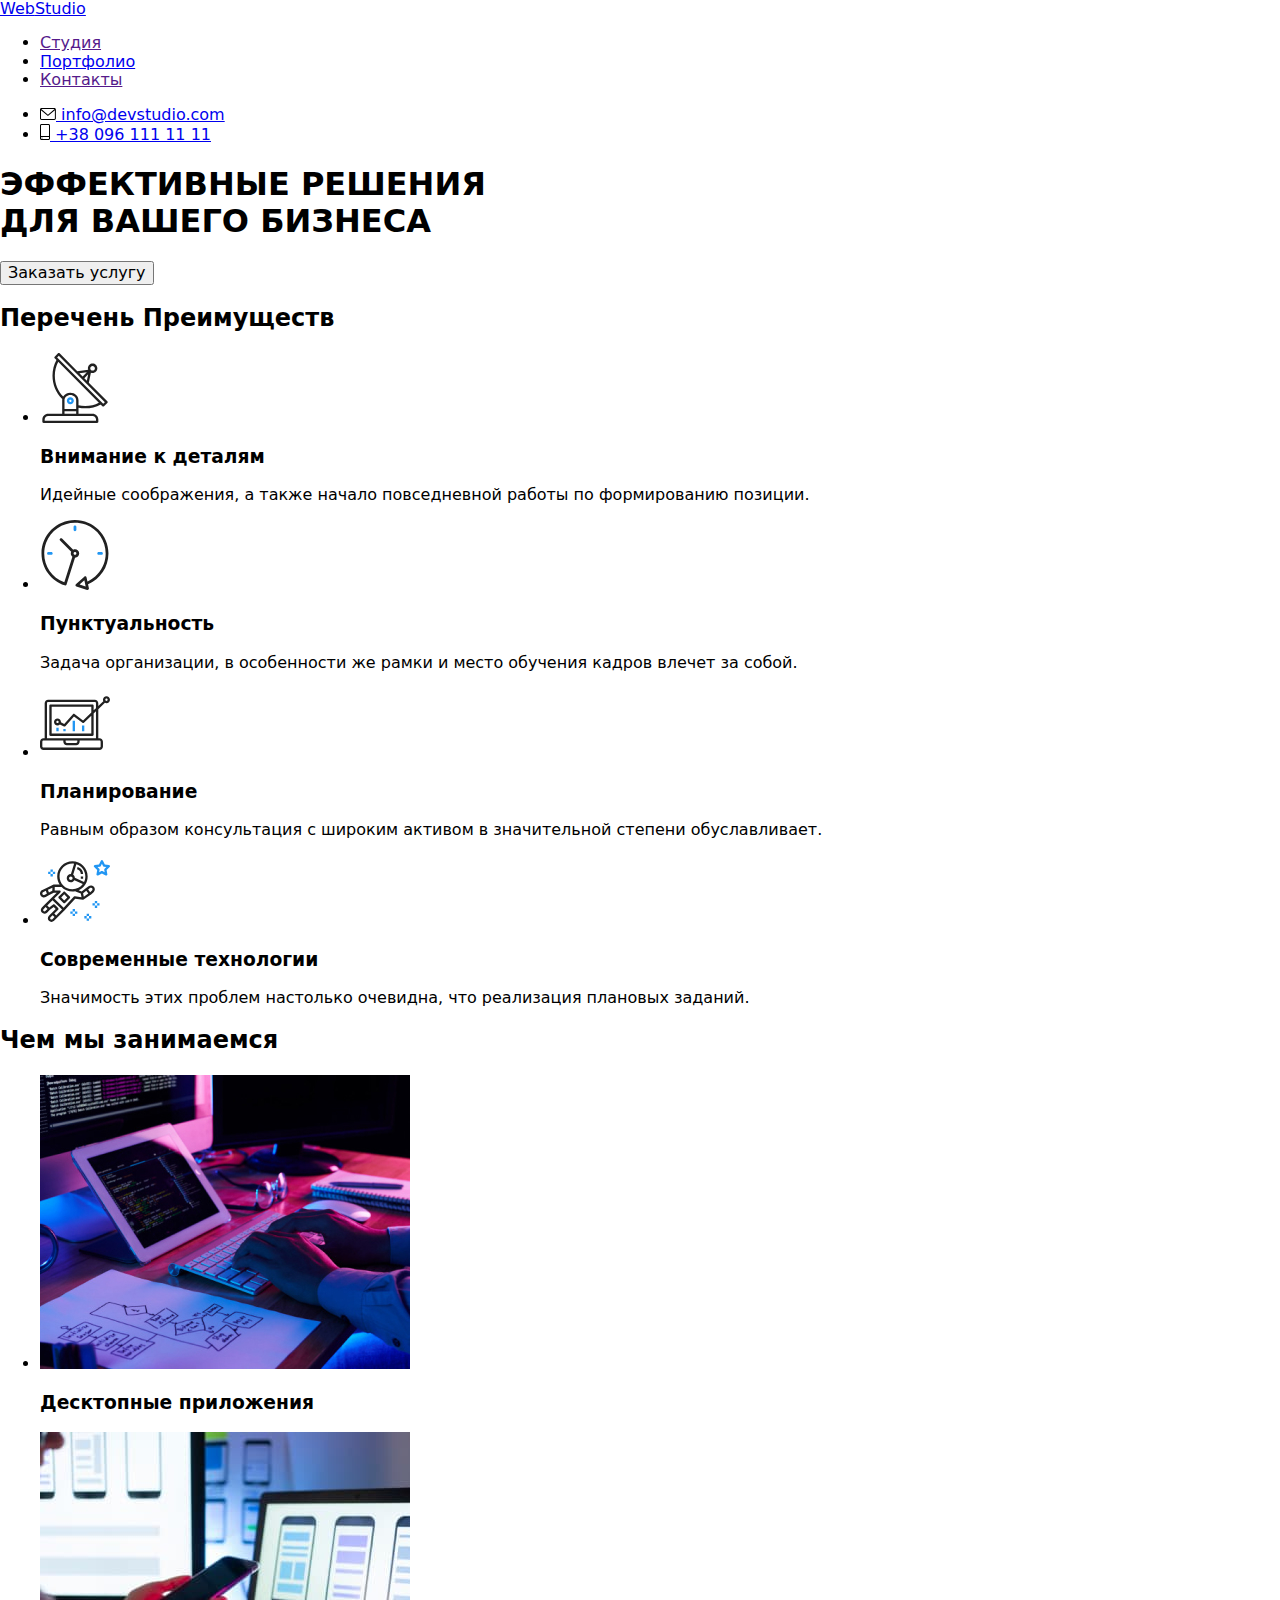
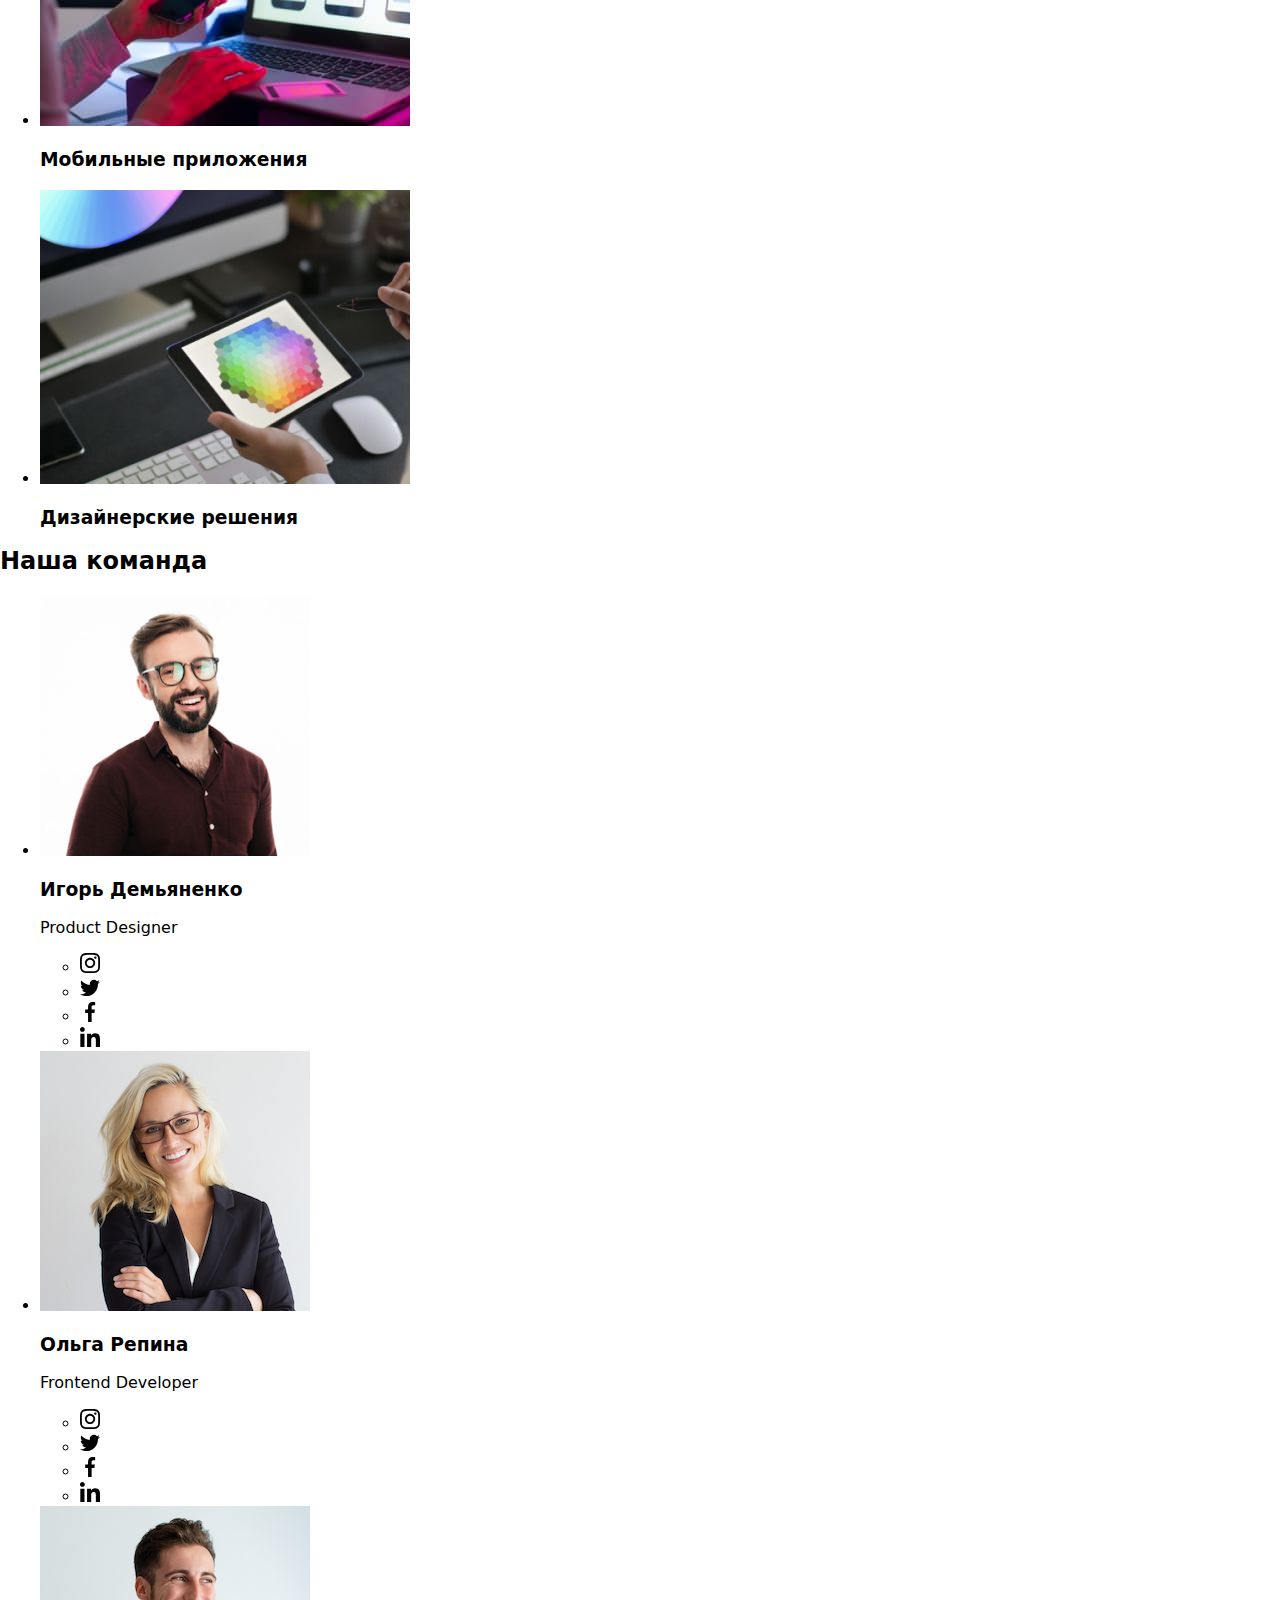
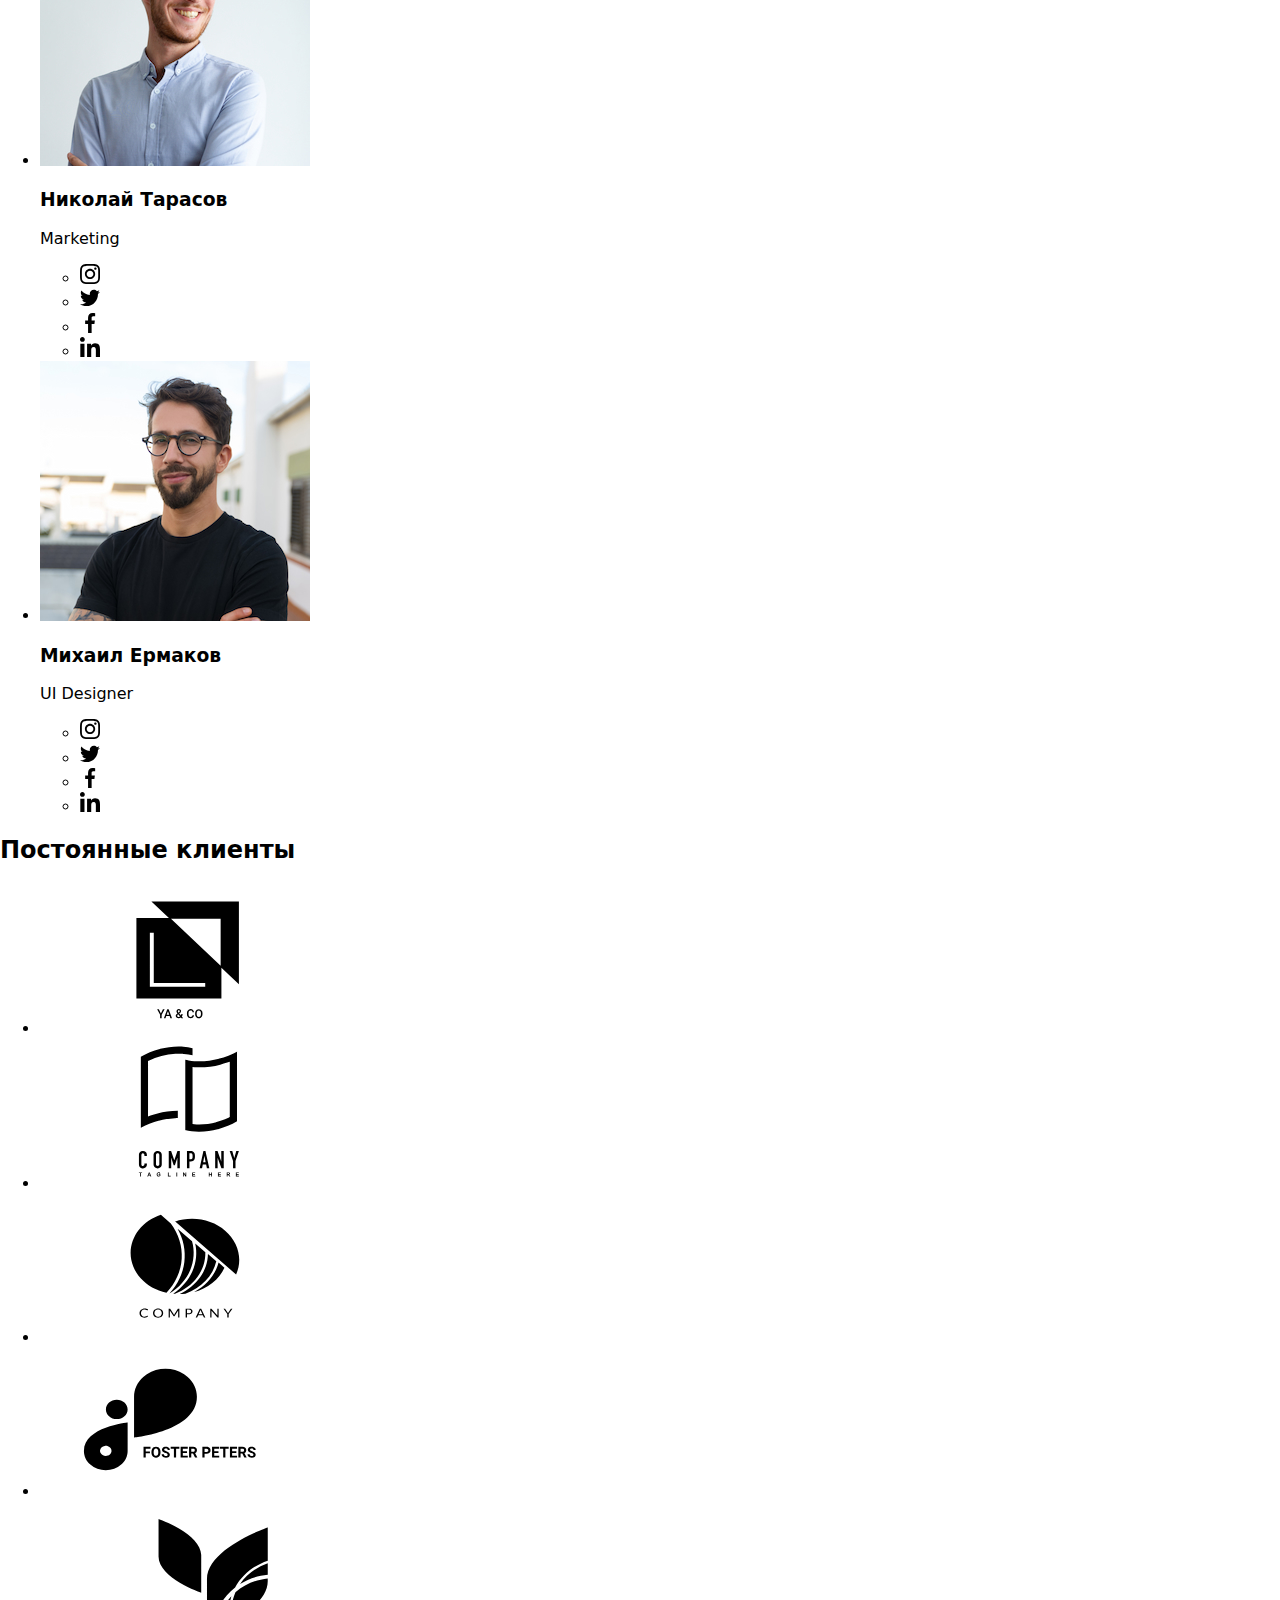
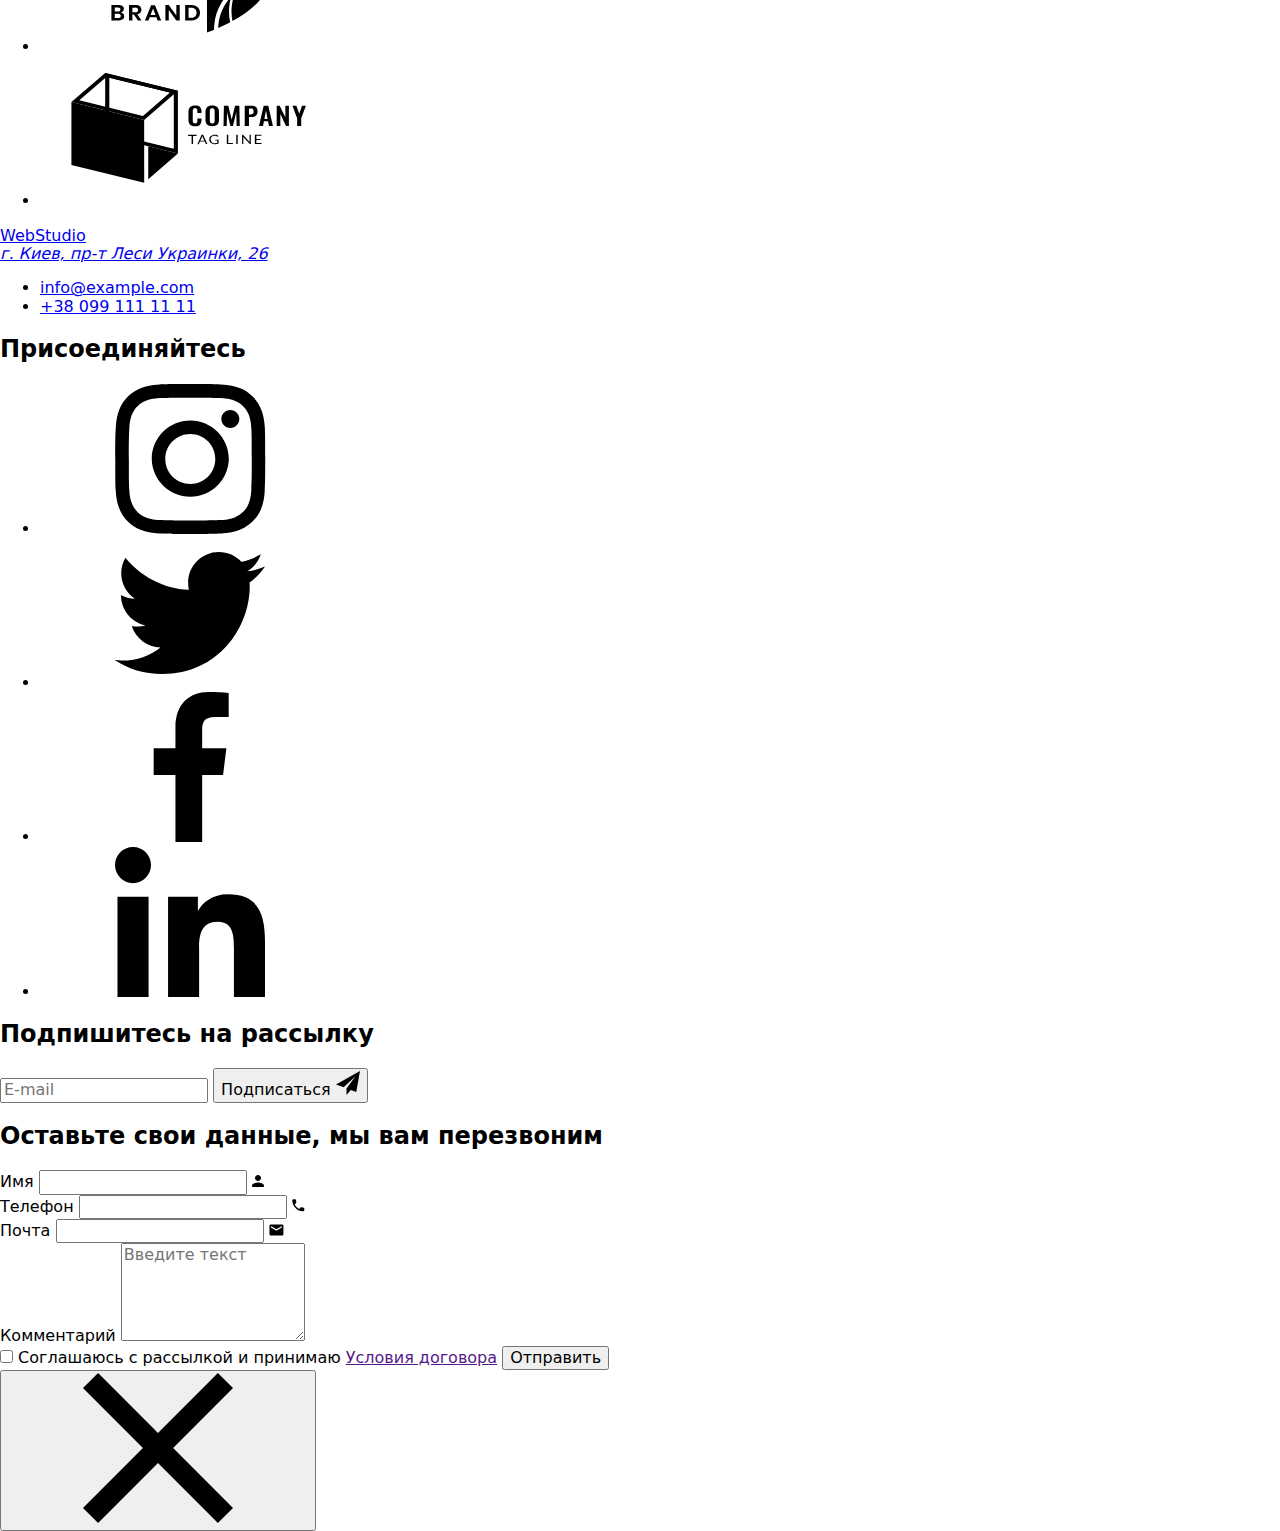
==== commit 632ddc52: "BEMed Portfolio page" ====
--- a/index.html
+++ b/index.html
@@ -13,7 +13,7 @@
       rel="stylesheet"
       href="https://cdnjs.cloudflare.com/ajax/libs/modern-normalize/1.1.0/modern-normalize.min.css"
     />
-    <link rel="stylesheet" href="./css/styles.css" />
+    <link rel="stylesheet" href="./css/main.min.css" />
   </head>
   <body>
     <!--Шапка-->
@@ -405,7 +405,7 @@
 
         <div class="">
           <h2 class="footer__join-title">Подпишитесь на рассылку</h2>
-          <form>
+          <form autocomplete="off">
             <label for="email" class="footer__subscribe-label">
               <input
                 class="footer__sub-form"
--- a/css/main.min.css
+++ b/css/main.min.css
@@ -0,0 +1 @@
+/*# sourceMappingURL=main.min.css.map */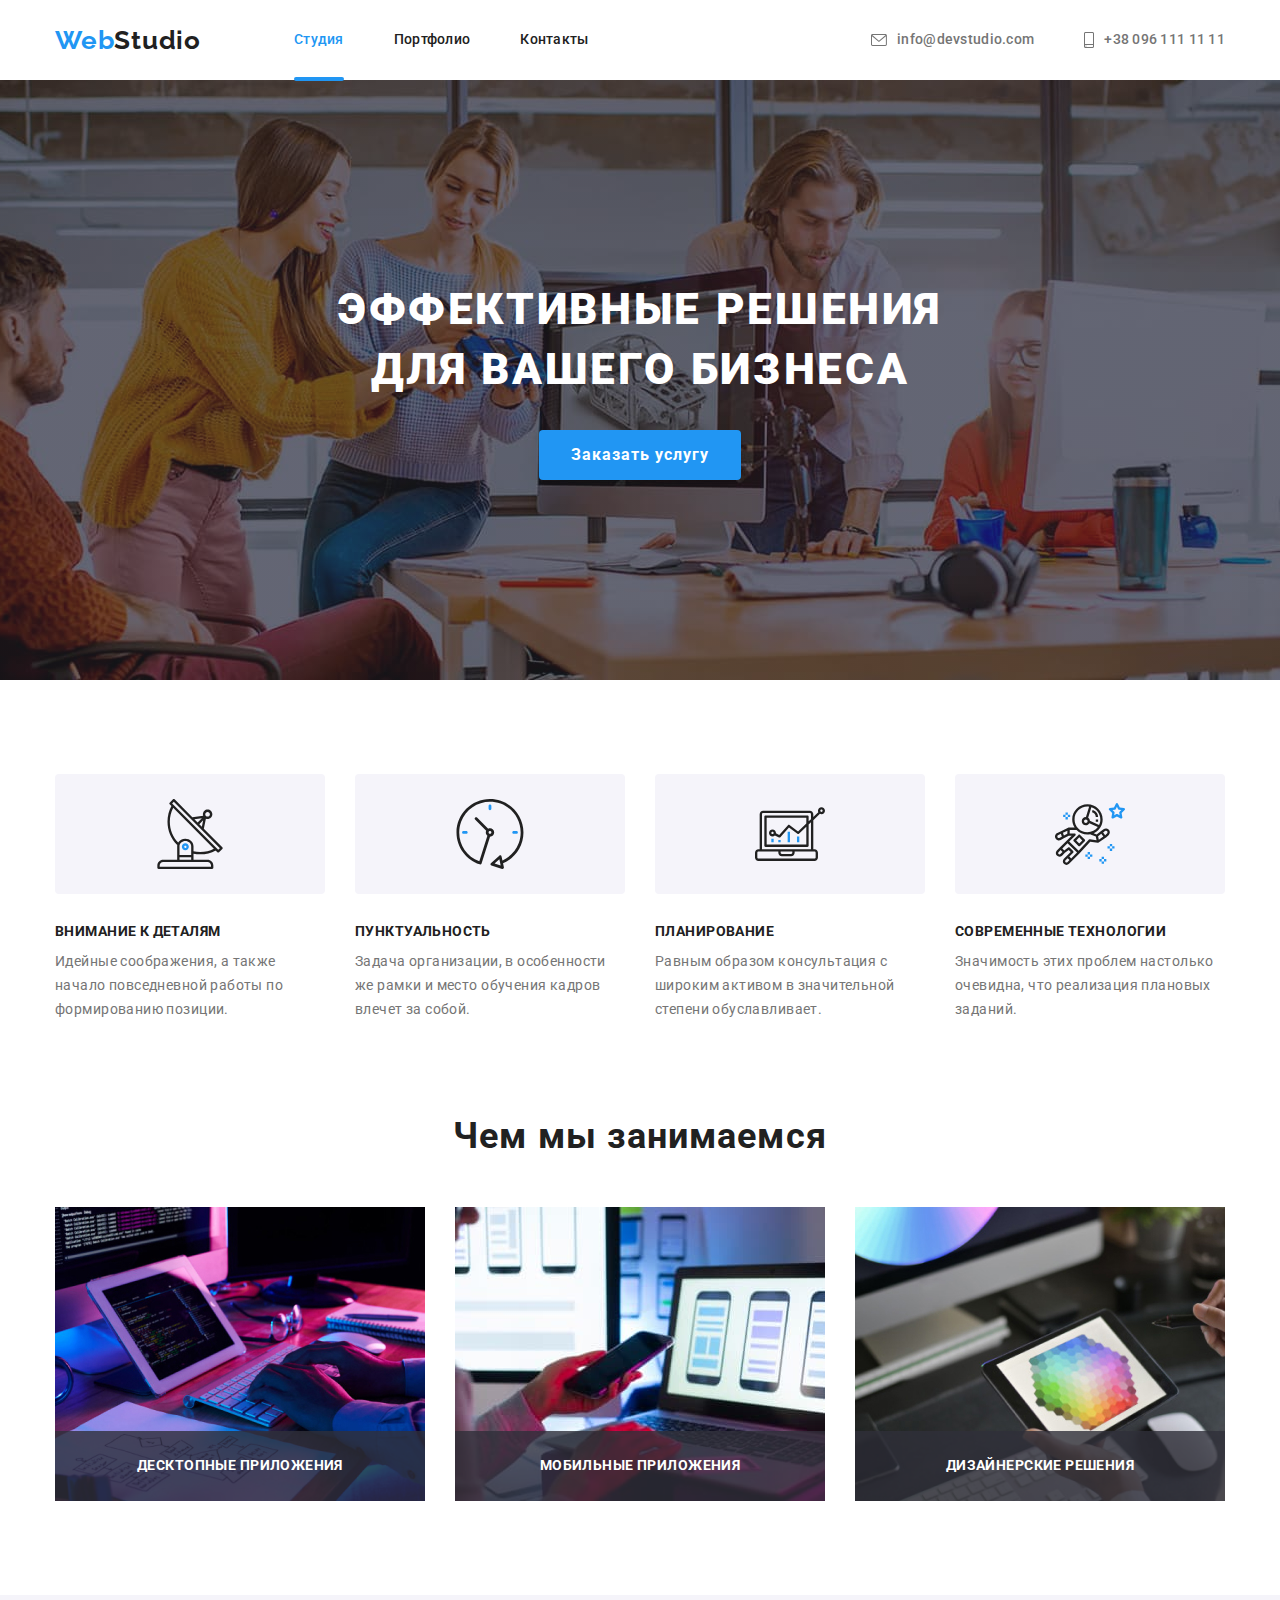
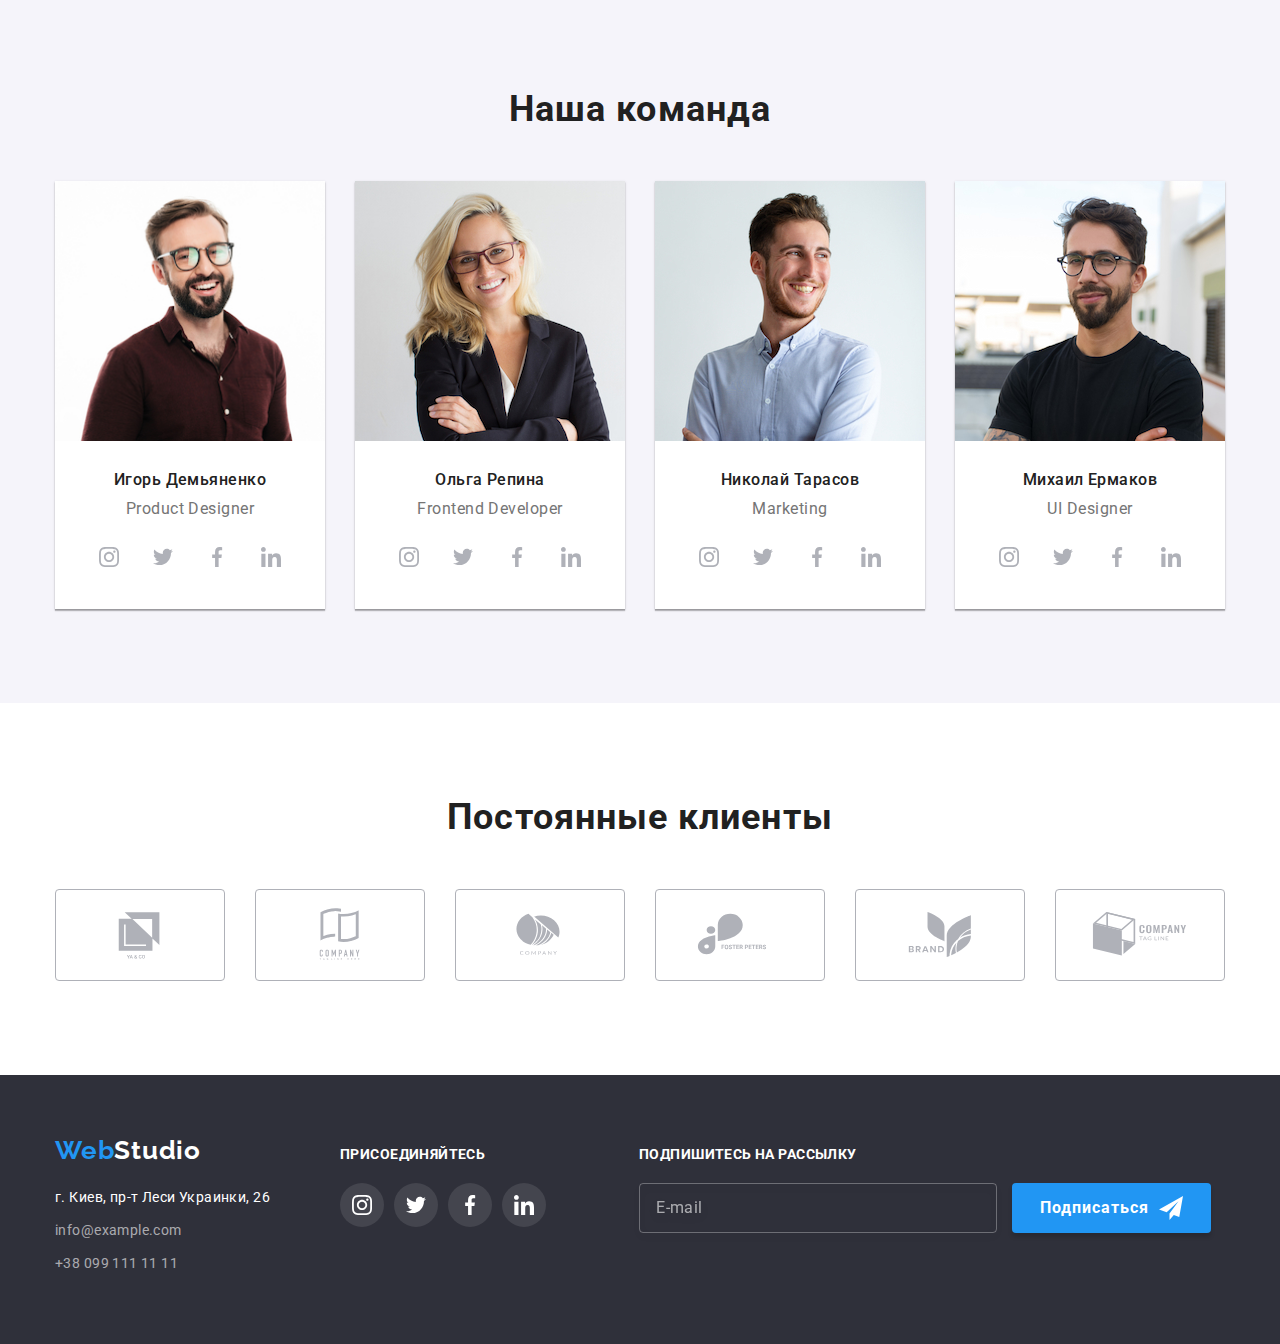
==== commit 6cb0582d: "Завершено подключение SASS препроцессоров" ====
--- a/index.html
+++ b/index.html
@@ -8,10 +8,6 @@
     <link
       href="https://fonts.googleapis.com/css2?family=Raleway:wght@700&family=Roboto:wght@400;500;700;900&display=swap"
       rel="stylesheet"
-    />
-    <link
-      rel="stylesheet"
-      href="https://cdnjs.cloudflare.com/ajax/libs/modern-normalize/1.1.0/modern-normalize.min.css"
     />
     <link rel="stylesheet" href="./css/main.min.css" />
   </head>
--- a/css/main.min.css
+++ b/css/main.min.css
@@ -1 +1 @@
-/*# sourceMappingURL=main.min.css.map */+/*! modern-normalize v1.1.0 | MIT License | https://github.com/sindresorhus/modern-normalize */*,::before,::after{-webkit-box-sizing:border-box;box-sizing:border-box}html{line-height:1.15;-webkit-text-size-adjust:100%;-moz-tab-size:4;-o-tab-size:4;tab-size:4}body{margin:0;font-family:system-ui,-apple-system,"Segoe UI",Roboto,Helvetica,Arial,sans-serif,"Apple Color Emoji","Segoe UI Emoji"}hr{height:0;color:inherit}abbr[title]{-webkit-text-decoration:underline dotted;text-decoration:underline dotted}b,strong{font-weight:bolder}code,kbd,samp,pre{font-family:ui-monospace,SFMono-Regular,Consolas,"Liberation Mono",Menlo,monospace;font-size:1em}small{font-size:80%}sub,sup{font-size:75%;line-height:0;position:relative;vertical-align:baseline}sub{bottom:-0.25em}sup{top:-0.5em}table{text-indent:0;border-color:inherit}button,input,optgroup,select,textarea{font-family:inherit;font-size:100%;line-height:1.15;margin:0}button,select{text-transform:none}button,[type=button],[type=reset],[type=submit]{-webkit-appearance:button}::-moz-focus-inner{border-style:none;padding:0}:-moz-focusring{outline:1px dotted ButtonText}:-moz-ui-invalid{box-shadow:none}legend{padding:0}progress{vertical-align:baseline}::-webkit-inner-spin-button,::-webkit-outer-spin-button{height:auto}[type=search]{-webkit-appearance:textfield;outline-offset:-2px}::-webkit-search-decoration{-webkit-appearance:none}::-webkit-file-upload-button{-webkit-appearance:button;font:inherit}summary{display:list-item}html{-webkit-box-sizing:border-box;box-sizing:border-box}body{color:#757575;background-color:#fff;font-family:Roboto,sans-serif;font-size:14px;letter-spacing:.03em}a{text-decoration:none}img{display:block}ol,ul{list-style:none;padding:0;margin:0}p,h1,h2,h3,h4,h5,h6{margin:0;padding:0}h1{font-weight:900;font-size:44px;line-height:1.36;text-align:center;letter-spacing:.06em;text-transform:uppercase}h2{font-weight:700;color:#212121}textarea{resize:none}.container>.logo{display:inline-block}[class*="--visually-hidden"]{position:absolute;width:1px;height:1px;margin:-1px;border:0;padding:0;white-space:nowrap;-webkit-clip-path:inset(100%);clip-path:inset(100%);clip:rect(0 0 0 0);overflow:hidden}[class*="--active"]{-webkit-box-shadow:0px 3px 1px rgba(0,0,0,.1),0px 1px 2px rgba(0,0,0,.08),0px 2px 2px rgba(0,0,0,.12);box-shadow:0px 3px 1px rgba(0,0,0,.1),0px 1px 2px rgba(0,0,0,.08),0px 2px 2px rgba(0,0,0,.12);color:#fff;background-color:#2196f3;display:inline-block;border:0;font-family:inherit;font-weight:500;font-size:16px;line-height:1.62;text-align:center;letter-spacing:.03em;cursor:pointer;border-radius:4px;padding:6px 22px;-webkit-transition:color 250ms cubic-bezier(0.4, 0, 0.2, 1),background-color 250ms cubic-bezier(0.4, 0, 0.2, 1);transition:color 250ms cubic-bezier(0.4, 0, 0.2, 1),background-color 250ms cubic-bezier(0.4, 0, 0.2, 1)}[class*=__logo]{display:inline-block;font-family:"Raleway",sans-serif;font-weight:700;font-size:26px;line-height:1.19;letter-spacing:.03em;color:#2196f3;text-decoration:none}[class*=__container]{margin-left:auto;margin-right:auto;width:1200px;padding-left:15px;padding-right:15px}.header{color:#fff}.header__container{display:-webkit-box;display:-ms-flexbox;display:flex;-webkit-box-align:center;-ms-flex-align:center;align-items:center}.logo__title{color:#212121}.header__site-nav{display:-webkit-box;display:-ms-flexbox;display:flex;margin-left:93px}.header__site-nav .site-nav__item+.site-nav__item{margin-left:50px}.site-nav__link,.site-nav__link--current{display:block;padding-top:32px;padding-bottom:32px;color:#212121;font-weight:500;font-size:14px;line-height:1.14;letter-spacing:.02em;-webkit-transition:250ms cubic-bezier(0.4, 0, 0.2, 1);transition:250ms cubic-bezier(0.4, 0, 0.2, 1)}.site-nav__link:hover,.site-nav__link:focus,.site-nav__link--current:hover,.site-nav__link--current:focus{color:#2196f3}.site-nav__link--current{color:#2196f3;position:relative}.site-nav__link--current::after{position:absolute;content:"";bottom:-1px;display:block;border-radius:2px;width:100%;height:4px;background:#2196f3}.contacts__list{display:-webkit-box;display:-ms-flexbox;display:flex;margin-left:auto;color:#757575}.contacts__list .contacts__item+.contacts__item{margin-left:50px}.contacts-list .contacts__link:hover,.contacts-list .contacts__link:focus{color:#2196f3}.contacts__link{display:-webkit-box;display:-ms-flexbox;display:flex;-webkit-box-align:center;-ms-flex-align:center;align-items:center;font-weight:500;font-size:14px;line-height:1.14;letter-spacing:.02em;color:#757575;-webkit-transition:250ms cubic-bezier(0.4, 0, 0.2, 1);transition:250ms cubic-bezier(0.4, 0, 0.2, 1)}.contacts__icon{margin-right:10px;fill:currentColor}.hero{background-color:#2f303a;text-align:center;padding:200px 0;max-width:1600px;min-height:600px;margin-left:auto;margin-right:auto;background-image:-webkit-gradient(linear, left top, right top, from(rgba(47, 48, 58, 0.4)), to(rgba(47, 48, 58, 0.4))),url(../images/hero-bg.jpg);background-image:linear-gradient(to right, rgba(47, 48, 58, 0.4), rgba(47, 48, 58, 0.4)),url(../images/hero-bg.jpg);background-repeat:no-repeat;background-position:center;background-size:cover}.hero__title{color:#fff;margin:0 auto 30px}.hero__button{display:inline-block;min-width:200px;font-family:inherit;font-weight:700;font-size:16px;line-height:1.87;-webkit-box-align:center;-ms-flex-align:center;align-items:center;text-align:center;letter-spacing:.06em;color:#fff;background-color:#2196f3;-webkit-box-shadow:0px 4px 4px rgba(0,0,0,.15);box-shadow:0px 4px 4px rgba(0,0,0,.15);cursor:pointer;border:0;border-radius:4px;padding:10px 32px;-webkit-transition:color 250ms cubic-bezier(0.4, 0, 0.2, 1),background-color 250ms cubic-bezier(0.4, 0, 0.2, 1);transition:color 250ms cubic-bezier(0.4, 0, 0.2, 1),background-color 250ms cubic-bezier(0.4, 0, 0.2, 1)}.hero__button:hover{background:#188ce8}.skills{padding-top:94px;padding-bottom:94px}.skills__title{color:#212121;font-weight:700;font-size:36px;line-height:1.16;text-align:center;letter-spacing:.03em;margin-bottom:50px}.skills__list{display:-webkit-box;display:-ms-flexbox;display:flex}.skills__item:not(:last-child){margin-right:30px}.skills__item{-ms-flex-preferred-size:calc((100% - 90px)/4);flex-basis:calc((100% - 90px)/4)}.skills__thumb{display:-webkit-box;display:-ms-flexbox;display:flex;margin-bottom:30px;height:120px;background-color:#f5f4fa;border-radius:4px;-webkit-box-align:center;-ms-flex-align:center;align-items:center;-webkit-box-pack:center;-ms-flex-pack:center;justify-content:center}.skills__label{color:#212121;font-weight:700;font-size:14px;line-height:1.14;letter-spacing:.03em;text-transform:uppercase;margin-top:0;margin-bottom:10px}.skills__text{font-size:14px;line-height:1.71;letter-spacing:.03em}.wedo{padding-bottom:94px}.wedo__title{color:#212121;font-weight:700;font-size:36px;line-height:1.16;text-align:center;letter-spacing:.03em;margin-bottom:50px}.wedo__list{display:-webkit-box;display:-ms-flexbox;display:flex}.wedo__item{width:calc((100% - 60px)/3)}.wedo__item:not(:last-child){margin-right:30px}.wedo__thumb{position:relative}.wedo__box{position:absolute;margin:0 auto;bottom:0;width:370px;height:70px;background:rgba(47,48,58,.8);color:#fff}.wedo__label{padding-top:27px;padding-bottom:27px;font-weight:700;font-size:14px;line-height:1.14;text-align:center;letter-spacing:.03em;text-transform:uppercase}.team{background-color:#f5f4fa;padding-top:94px;padding-bottom:94px}.team__title{margin-bottom:50px;font-weight:700;font-size:36px;line-height:1.16;text-align:center;letter-spacing:.03em;color:#212121}.team__list{display:-webkit-box;display:-ms-flexbox;display:flex}.team__item{width:calc((100% - 90px)/4);background-color:#fff;-webkit-box-shadow:0px 1px 3px rgba(0,0,0,.12),0px 1px 1px rgba(0,0,0,.14),0px 2px 1px rgba(0,0,0,.2);box-shadow:0px 1px 3px rgba(0,0,0,.12),0px 1px 1px rgba(0,0,0,.14),0px 2px 1px rgba(0,0,0,.2)}.team__item:not(:last-child){margin-right:30px}.team__description{padding-top:30px;padding-bottom:30px}.team__label{margin-bottom:10px;text-align:center;font-weight:500;font-size:16px;line-height:1.18;letter-spacing:.03em;color:#212121}.team__text{margin-bottom:16px;font-size:16px;line-height:1.18;letter-spacing:.03em;text-align:center}.team__soc-list{display:-webkit-box;display:-ms-flexbox;display:flex;-webkit-box-pack:center;-ms-flex-pack:center;justify-content:center}.team__soc-item{width:44px;height:44px;margin-left:10px}.team__soc-item:first-child{margin-left:0}.team__soc-link{display:-webkit-box;display:-ms-flexbox;display:flex;-webkit-box-align:center;-ms-flex-align:center;align-items:center;-webkit-box-pack:center;-ms-flex-pack:center;justify-content:center;width:100%;height:100%;border-radius:50%;color:#afb1b8;-webkit-transition:color 250ms cubic-bezier(0.4, 0, 0.2, 1),background-color 250ms cubic-bezier(0.4, 0, 0.2, 1);transition:color 250ms cubic-bezier(0.4, 0, 0.2, 1),background-color 250ms cubic-bezier(0.4, 0, 0.2, 1)}.team__soc-link:hover,.team__soc-link:focus{background-color:#2196f3;color:#fff}.team__soc-icon{fill:currentColor}.clients{padding-top:94px;padding-bottom:94px}.clients__title{color:#212121;font-weight:700;font-size:36px;line-height:1.16;text-align:center;letter-spacing:.03em;margin-bottom:50px}.clients__list{display:-webkit-box;display:-ms-flexbox;display:flex}.clients__item:not(:last-child){margin-right:30px}.clients__link{display:-webkit-box;display:-ms-flexbox;display:flex;width:170px;height:92px;-webkit-box-pack:center;-ms-flex-pack:center;justify-content:center;-webkit-box-align:center;-ms-flex-align:center;align-items:center;border-radius:4px;border:1px solid #afb1b8;color:#afb1b8;-webkit-transition:color 250ms cubic-bezier(0.4, 0, 0.2, 1),boder-color 250ms cubic-bezier(0.4, 0, 0.2, 1);transition:color 250ms cubic-bezier(0.4, 0, 0.2, 1),boder-color 250ms cubic-bezier(0.4, 0, 0.2, 1)}.clients__link:hover{color:#2196f3;border:1px solid #2196f3}.clients__label{width:106px;height:60px;fill:currentColor}.footer{background-color:#2f303a;padding-top:60px;padding-bottom:60px}.footer__container--footer-socials{display:-webkit-box;display:-ms-flexbox;display:flex;-webkit-box-align:baseline;-ms-flex-align:baseline;align-items:baseline}.footer__address{margin-right:70px}.footer__studio{color:#fff}.footer__location{display:inline-block;margin-top:20px;margin-bottom:9px;color:#fff;font-style:normal;font-size:14px;line-height:1.71;letter-spacing:.03em;text-decoration:none}.footer__item{margin-bottom:9px}.footer__contacts{color:rgba(255,255,255,.6);font-style:normal;font-size:14px;line-height:1.71;letter-spacing:.03em;text-decoration:none;-webkit-transition:color 250ms cubic-bezier(0.4, 0, 0.2, 1);transition:color 250ms cubic-bezier(0.4, 0, 0.2, 1)}.footer__contacts:hover,.footer__contacts:focus,.contacts__link:hover,.contacts__link:focus{color:#2196f3}.footer__join-title{margin-bottom:20px;font-weight:700;line-height:1.14;font-size:14px;letter-spacing:.03em;text-transform:uppercase;color:#fff}.footer__soc-list{display:-webkit-box;display:-ms-flexbox;display:flex;margin-right:93px}.footer__soc-item+.footer__soc-item{margin-left:10px}.footer__soc-link{display:-webkit-box;display:-ms-flexbox;display:flex;-webkit-box-align:center;-ms-flex-align:center;align-items:center;-webkit-box-pack:center;-ms-flex-pack:center;justify-content:center;width:44px;height:44px;border-radius:50%;background-color:rgba(255,255,255,.1);-webkit-transition:color 250ms cubic-bezier(0.4, 0, 0.2, 1),background-color 250ms cubic-bezier(0.4, 0, 0.2, 1);transition:color 250ms cubic-bezier(0.4, 0, 0.2, 1),background-color 250ms cubic-bezier(0.4, 0, 0.2, 1)}.footer__soc-link:hover{background-color:#2196f3;fill:#fff}.footer__soc-icon{width:20px;height:20px;fill:#fff}.footer__subscribe-label{display:inline-block;margin-right:12px}.footer__sub-form{padding:15px 16px;width:358px;height:50px;border:1px solid rgba(255,255,255,.3);-webkit-filter:drop-shadow(0px 4px 4px rgba(0, 0, 0, 0.15));filter:drop-shadow(0px 4px 4px rgba(0, 0, 0, 0.15));border-radius:4px;color:#fff;background-color:rgba(0,0,0,0)}.footer__sub-form::-webkit-input-placeholder{font-size:16px;line-height:1.25;letter-spacing:.03em;color:rgba(255,255,255,.6)}.footer__sub-form::-moz-placeholder{font-size:16px;line-height:1.25;letter-spacing:.03em;color:rgba(255,255,255,.6)}.footer__sub-form:-ms-input-placeholder{font-size:16px;line-height:1.25;letter-spacing:.03em;color:rgba(255,255,255,.6)}.footer__sub-form::-ms-input-placeholder{font-size:16px;line-height:1.25;letter-spacing:.03em;color:rgba(255,255,255,.6)}.footer__sub-form::placeholder{font-size:16px;line-height:1.25;letter-spacing:.03em;color:rgba(255,255,255,.6)}.footer__submit-btn{display:-webkit-inline-box;display:-ms-inline-flexbox;display:inline-flex;font-weight:700;font-size:16px;line-height:1.87;letter-spacing:.06em;padding:10px 28px;-webkit-box-align:center;-ms-flex-align:center;align-items:center;color:#fff;background-color:#2196f3;cursor:pointer;-webkit-box-shadow:0px 4px 4px rgba(0,0,0,.15);box-shadow:0px 4px 4px rgba(0,0,0,.15);border-radius:4px;border:none}.footer_submit-icon{fill:#fff;margin-left:10px}.modal{position:absolute;top:50%;left:50%;-webkit-transform:translate(-50%, -50%);transform:translate(-50%, -50%);padding:40px;min-height:581px;min-width:528px;background:#fff;-webkit-box-shadow:0px 1px 3px rgba(0,0,0,.12),0px 1px 1px rgba(0,0,0,.14),0px 2px 1px rgba(0,0,0,.2);box-shadow:0px 1px 3px rgba(0,0,0,.12),0px 1px 1px rgba(0,0,0,.14),0px 2px 1px rgba(0,0,0,.2);border-radius:4px;-webkit-transition:-webkit-transform 250ms cubic-bezier(0.4, 0, 0.2, 1);transition:-webkit-transform 250ms cubic-bezier(0.4, 0, 0.2, 1);transition:transform 250ms cubic-bezier(0.4, 0, 0.2, 1);transition:transform 250ms cubic-bezier(0.4, 0, 0.2, 1), -webkit-transform 250ms cubic-bezier(0.4, 0, 0.2, 1)}.backdrop{position:fixed;top:0;left:0;width:100%;height:100%;background:rgba(0,0,0,.2);-webkit-transition:opacity 250ms cubic-bezier(0.4, 0, 0.2, 1),visibility 250ms cubic-bezier(0.4, 0, 0.2, 1);transition:opacity 250ms cubic-bezier(0.4, 0, 0.2, 1),visibility 250ms cubic-bezier(0.4, 0, 0.2, 1)}.backdrop.is-hidden{opacity:0;pointer-events:none;visibility:hidden}.modal__form{height:100%}.modal__title{margin-bottom:12px;font-family:"Roboto";font-style:normal;font-weight:700;font-size:20px;line-height:1.15;text-align:center;letter-spacing:.03em;color:#212121}.modal__form-field{position:relative;display:-webkit-box;display:-ms-flexbox;display:flex;-webkit-box-orient:vertical;-webkit-box-direction:normal;-ms-flex-direction:column;flex-direction:column;margin-bottom:10px}.modal__label{margin-bottom:4px;font-weight:400;font-size:12px;line-height:1.16;letter-spacing:.01em;color:#757575}.modal__comment{padding:12px 16px;height:120px;border:1px solid rgba(33,33,33,.2);border-radius:4px;-webkit-transition:border 250ms cubic-bezier(0.4, 0, 0.2, 1);transition:border 250ms cubic-bezier(0.4, 0, 0.2, 1)}.modal__comment::-webkit-input-placeholder{font-style:normal;font-weight:400;font-size:12px;line-height:1.16;letter-spacing:.01em;color:rgba(117,117,117,.5)}.modal__comment::-moz-placeholder{font-style:normal;font-weight:400;font-size:12px;line-height:1.16;letter-spacing:.01em;color:rgba(117,117,117,.5)}.modal__comment:-ms-input-placeholder{font-style:normal;font-weight:400;font-size:12px;line-height:1.16;letter-spacing:.01em;color:rgba(117,117,117,.5)}.modal__comment::-ms-input-placeholder{font-style:normal;font-weight:400;font-size:12px;line-height:1.16;letter-spacing:.01em;color:rgba(117,117,117,.5)}.modal__comment::placeholder{font-style:normal;font-weight:400;font-size:12px;line-height:1.16;letter-spacing:.01em;color:rgba(117,117,117,.5)}.modal__comment:focus{outline:none;border:1px solid #2196f3}.modal__form-input{padding-left:42px;height:40px;border:1px solid rgba(33,33,33,.2);border-radius:4px;-webkit-transition:border 250ms cubic-bezier(0.4, 0, 0.2, 1);transition:border 250ms cubic-bezier(0.4, 0, 0.2, 1);cursor:pointer}.modal__form-input:focus{outline:none;border:1px solid #2196f3}.modal__icon{position:absolute;left:12px;bottom:11px;-webkit-transition:fill 250ms cubic-bezier(0.4, 0, 0.2, 1);transition:fill 250ms cubic-bezier(0.4, 0, 0.2, 1)}.modal__form-input:focus+.modal__icon{fill:#2196f3}.modal_btn{display:-webkit-box;display:-ms-flexbox;display:flex;min-width:200px;height:50px;padding:10px 56px;margin:0 auto;font-weight:700;font-family:"Roboto";font-size:16px;font-style:normal;line-height:1.87;letter-spacing:.06em;color:#fff;background-color:#2196f3;border-radius:4px;cursor:pointer;border:0;-webkit-transition:background-color 250ms cubic-bezier(0.4, 0, 0.2, 1),-webkit-box-shadow 250ms cubic-bezier(0.4, 0, 0.2, 1);transition:background-color 250ms cubic-bezier(0.4, 0, 0.2, 1),-webkit-box-shadow 250ms cubic-bezier(0.4, 0, 0.2, 1);transition:background-color 250ms cubic-bezier(0.4, 0, 0.2, 1),box-shadow 250ms cubic-bezier(0.4, 0, 0.2, 1);transition:background-color 250ms cubic-bezier(0.4, 0, 0.2, 1),box-shadow 250ms cubic-bezier(0.4, 0, 0.2, 1),-webkit-box-shadow 250ms cubic-bezier(0.4, 0, 0.2, 1)}.modal_btn:hover,.modal_btn:focus{background-color:#188ce8;-webkit-box-shadow:0px 4px 4px rgba(0,0,0,.15);box-shadow:0px 4px 4px rgba(0,0,0,.15)}.modal__close-btn{position:absolute;display:-webkit-inline-box;display:-ms-inline-flexbox;display:inline-flex;top:8px;right:8px;border-radius:50%;width:30px;height:30px;-webkit-box-pack:center;-ms-flex-pack:center;justify-content:center;-webkit-box-align:center;-ms-flex-align:center;align-items:center;cursor:pointer;background:#fff;border:1px solid rgba(0,0,0,.1)}.modal__close-icon{width:11px;height:11px;-webkit-transition:fill 250ms cubic-bezier(0.4, 0, 0.2, 1);transition:fill 250ms cubic-bezier(0.4, 0, 0.2, 1)}.modal__close-btn:hover .modal__close-icon,.modal__close-btn:focus .modal__close-icon{fill:#2196f3}.check__label{position:relative;display:-webkit-box;display:-ms-flexbox;display:flex;-webkit-box-align:center;-ms-flex-align:center;align-items:center;-webkit-box-pack:center;-ms-flex-pack:center;justify-content:center;margin-top:20px;margin-bottom:30px}.check__input{position:absolute;width:1px;height:1px;margin:-1px;border:0;padding:0;clip:rect(0 0 0 0);overflow:hidden}.check__icon{display:inline-block;width:16px;height:15px;border-radius:2px;border:2px solid #212121}.check__input:checked+.check__icon{background-color:#2196f3;border-color:rgba(0,0,0,0);background-image:url(../images/cheeck.svg);background-size:contain;background-origin:border-box}.check__text{font-size:14px;line-height:1.72;letter-spacing:.03em;margin-left:7px}.check__link{color:#2196f3;position:relative;text-decoration:underline}.header--lined{border-bottom:1px solid #ececec}.portfolio{background-color:#fff;padding-top:94px;padding-bottom:94px}.portfolio__btns{display:-webkit-box;display:-ms-flexbox;display:flex;-webkit-box-pack:center;-ms-flex-pack:center;justify-content:center;margin-bottom:50px}.portfolio__btns-item+.portfolio__btns-item{margin-left:8px}.portfolio__btns-btn{display:inline-block;border:0;font-family:inherit;color:#212121;background-color:#f5f4fa;font-weight:500;font-size:16px;line-height:1.62;text-align:center;letter-spacing:.03em;cursor:pointer;border-radius:4px;padding:6px 22px;-webkit-transition:color 250ms cubic-bezier(0.4, 0, 0.2, 1),background-color 250ms cubic-bezier(0.4, 0, 0.2, 1);transition:color 250ms cubic-bezier(0.4, 0, 0.2, 1),background-color 250ms cubic-bezier(0.4, 0, 0.2, 1)}.portfolio__btns-btn:hover,.portfolio__btns-btn:focus{-webkit-box-shadow:0px 3px 1px rgba(0,0,0,.1),0px 1px 2px rgba(0,0,0,.08),0px 2px 2px rgba(0,0,0,.12);box-shadow:0px 3px 1px rgba(0,0,0,.1),0px 1px 2px rgba(0,0,0,.08),0px 2px 2px rgba(0,0,0,.12);background-color:#2196f3;color:#fff}.portfolio__positions{display:-webkit-box;display:-ms-flexbox;display:flex;-ms-flex-wrap:wrap;flex-wrap:wrap}.portfolio__item{width:calc((100% - 60px)/3);margin-right:30px;margin-bottom:30px}.portfolio__item:hover{-webkit-box-shadow:0px 1px 1px rgba(0,0,0,.12),0px 4px 4px rgba(0,0,0,.06),1px 4px 6px rgba(0,0,0,.16);box-shadow:0px 1px 1px rgba(0,0,0,.12),0px 4px 4px rgba(0,0,0,.06),1px 4px 6px rgba(0,0,0,.16)}.portfolio__item:nth-child(3n){margin-right:0}.portfolio__item:nth-last-child(-n+3){margin-bottom:0}.portfolio__thumb{position:relative;overflow:hidden}.portfolio__overlay{position:absolute;top:0;left:0;padding:63px 24px;width:100%;height:100%;background:rgba(33,150,243,.9);-webkit-transform:translateY(100%);transform:translateY(100%);-webkit-transition:-webkit-transform 250ms cubic-bezier(0.4, 0, 0.2, 1);transition:-webkit-transform 250ms cubic-bezier(0.4, 0, 0.2, 1);transition:transform 250ms cubic-bezier(0.4, 0, 0.2, 1);transition:transform 250ms cubic-bezier(0.4, 0, 0.2, 1), -webkit-transform 250ms cubic-bezier(0.4, 0, 0.2, 1)}.portfolio__item:hover .portfolio__overlay{-webkit-transform:translateY(0);transform:translateY(0)}.portfolio__text{font-size:18px;line-height:1.55;letter-spacing:.03em;color:#fff}.portfolio__meta{padding:24px 24px;border-left:1px solid #eee;border-right:1px solid #eee;border-bottom:1px solid #eee}.portfolio__meta-title{margin-bottom:4px;font-size:18px;line-height:2;letter-spacing:.06em;color:#212121}.portfolio__meta-text{margin-bottom:0;margin-top:0;font-size:16px;line-height:1.88;letter-spacing:.03em;color:var(--primary-text-color)}/*# sourceMappingURL=main.min.css.map */